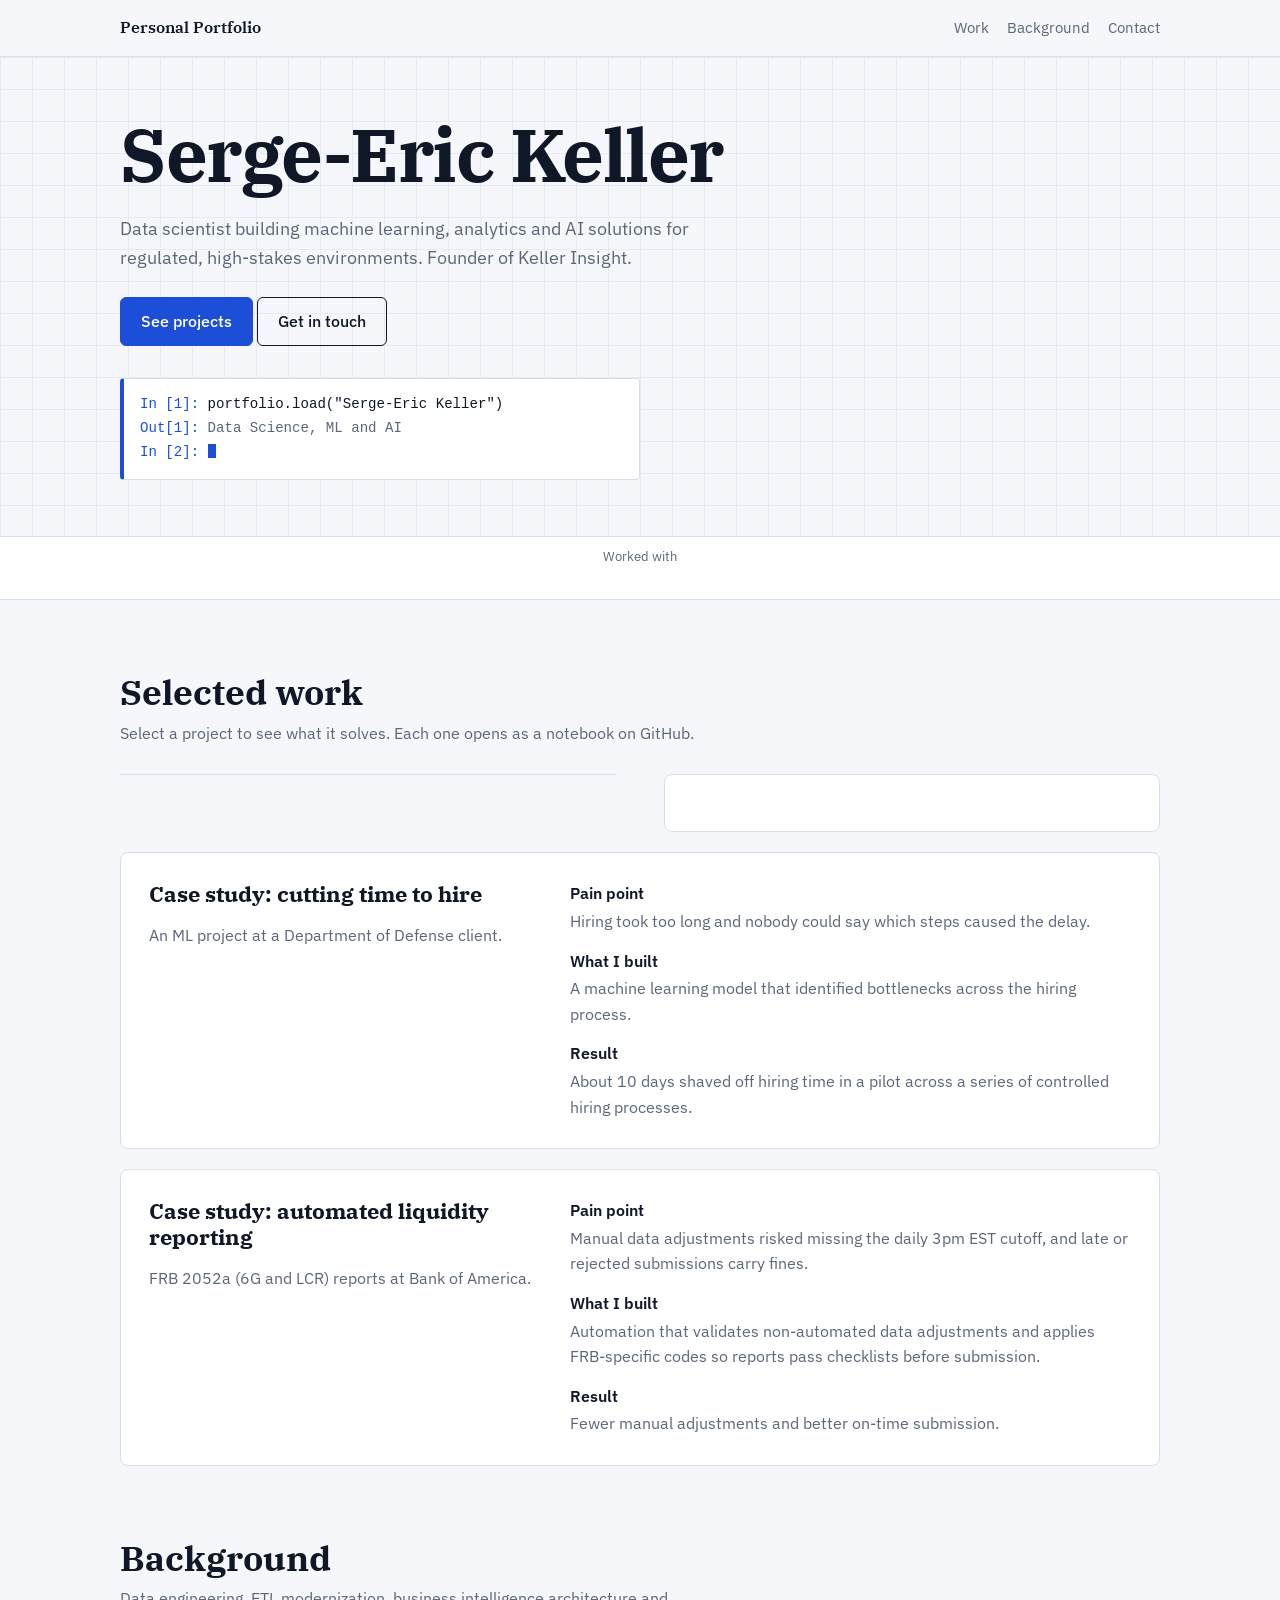
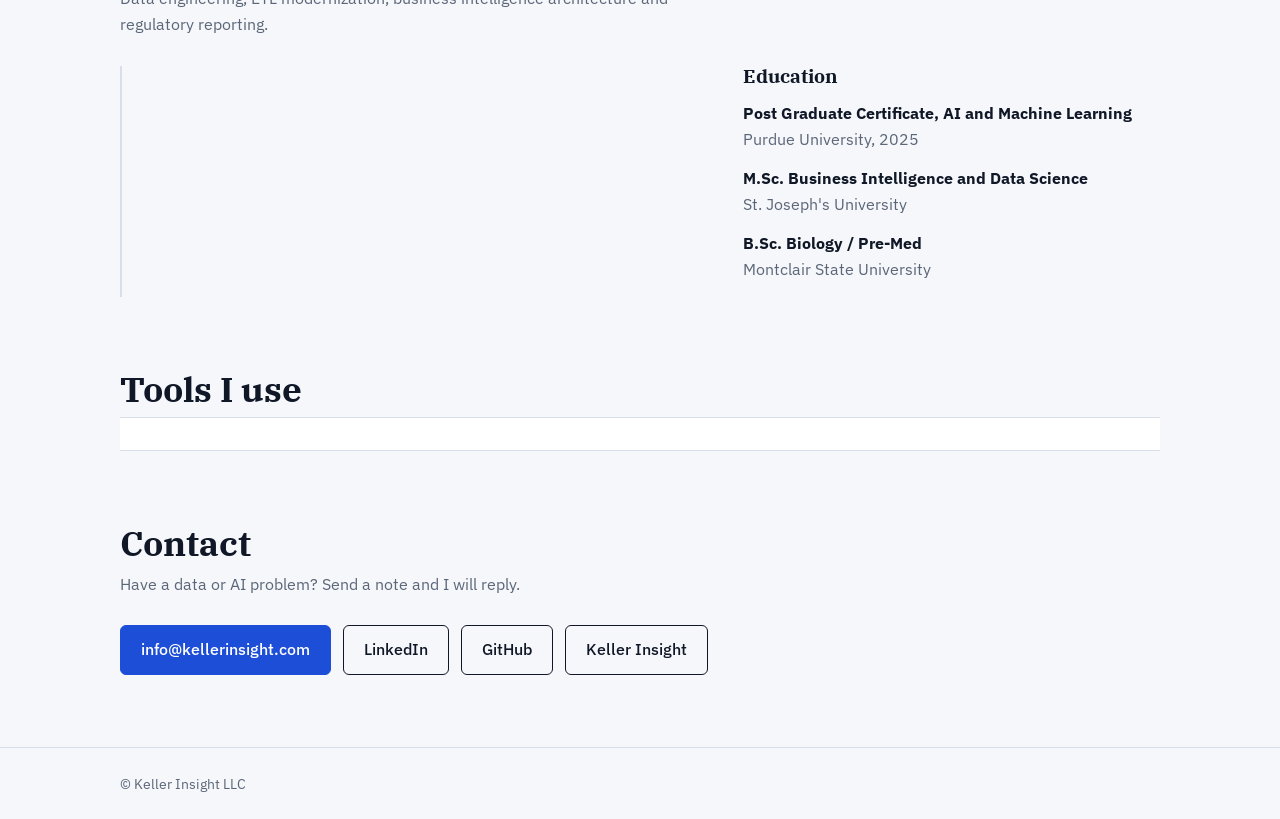
==== index.html @ 04e1fd93 "Refactor employer and chip image mappings Updated the image mapping for employers and chips in index" ====
<!DOCTYPE html>
<html lang="en">
<head>
<meta charset="utf-8">
<meta name="viewport" content="width=device-width, initial-scale=1">
<title>Serge-Eric Keller | Data Science, Machine Learning & AI</title>
<meta name="description" content="Data scientist building machine learning, analytics and AI solutions. Founder of Keller Insight.">
<link rel="preconnect" href="https://fonts.googleapis.com">
<link rel="preconnect" href="https://fonts.gstatic.com" crossorigin>
<link href="https://fonts.googleapis.com/css2?family=IBM+Plex+Sans:wght@400;500;600&family=IBM+Plex+Serif:wght@500;600&display=swap" rel="stylesheet">
<style>
:root{--bg:#f5f7fa;--surface:#fff;--ink:#101828;--mute:#5b6678;--line:#d9dfe8;--accent:#1d4ed8;--accent-ink:#fff;--grid:#e6ebf2;
--serif:"IBM Plex Serif",Georgia,serif;--sans:"IBM Plex Sans",system-ui,-apple-system,"Segoe UI",sans-serif;--mono:ui-monospace,Menlo,Consolas,monospace}
@media (prefers-color-scheme:dark){:root:not([data-theme=light]){--bg:#0d1420;--surface:#141d2c;--ink:#e8edf5;--mute:#98a4b8;--line:#26334a;--accent:#6c97ff;--accent-ink:#0d1420;--grid:#172236}}
:root[data-theme=dark]{--bg:#0d1420;--surface:#141d2c;--ink:#e8edf5;--mute:#98a4b8;--line:#26334a;--accent:#6c97ff;--accent-ink:#0d1420;--grid:#172236}
*{box-sizing:border-box}
html{scroll-behavior:smooth;scroll-padding-top:64px}
body{margin:0;background:var(--bg);color:var(--ink);font:400 1rem/1.6 var(--sans)}
a{color:inherit}
.wrap{max-width:1080px;margin:0 auto;padding:0 20px}
h1,h2,h3{font-family:var(--serif);line-height:1.15;margin:0}
h2{font-size:clamp(1.6rem,4vw,2.2rem);margin-bottom:8px}
.lede{color:var(--mute);max-width:60ch;margin:0 0 28px}
section{padding:72px 0 0}
:focus-visible{outline:3px solid var(--accent);outline-offset:2px}
nav{position:sticky;top:0;z-index:5;background:color-mix(in srgb,var(--bg) 92%,transparent);backdrop-filter:blur(8px);border-bottom:1px solid var(--line)}
nav .wrap{display:flex;justify-content:space-between;align-items:center;height:56px}
nav b{font-family:var(--serif);font-weight:600}
nav ul{display:flex;gap:18px;list-style:none;margin:0;padding:0;font-size:.92rem}
nav a{text-decoration:none;color:var(--mute)}nav a:hover{color:var(--ink)}
.btn{display:inline-block;padding:11px 20px;border-radius:6px;border:1px solid var(--ink);text-decoration:none;font-weight:500}
.btn.p{background:var(--accent);border-color:var(--accent);color:var(--accent-ink)}
.hero{padding:56px 0 8px;background-image:linear-gradient(var(--grid) 1px,transparent 1px),linear-gradient(90deg,var(--grid) 1px,transparent 1px);background-size:32px 32px}
.hero .wrap{display:grid;gap:32px;padding-bottom:48px}
.hero h1{font-size:clamp(2.4rem,8vw,4.6rem);letter-spacing:-.02em}
.hero p{font-size:1.15rem;color:var(--mute);max-width:52ch;margin:16px 0 24px}
.cell{background:var(--surface);border:1px solid var(--line);border-left:4px solid var(--accent);border-radius:4px;font:.88rem/1.7 var(--mono);padding:14px 16px;max-width:520px;overflow-x:auto}
.cell i{color:var(--accent);font-style:normal}
.cell .o{color:var(--mute)}
.cursor{display:inline-block;width:8px;height:1em;background:var(--accent);vertical-align:-2px;animation:blink 1.1s steps(1) infinite}
@keyframes blink{50%{opacity:0}}
.strip{border-block:1px solid var(--line);overflow:hidden;background:var(--surface)}
.track{display:flex;gap:48px;width:max-content;padding:16px 0;animation:slide 32s linear infinite;color:var(--mute);font-weight:500}
@keyframes slide{to{transform:translateX(-50%)}}
.strip small{display:block;text-align:center;padding-top:10px;color:var(--mute);font-size:.8rem}
.work{display:grid;gap:24px}
.list{list-style:none;margin:0;padding:0;border-top:1px solid var(--line)}
.item{border-bottom:1px solid var(--line)}
.item>button{all:unset;box-sizing:border-box;display:grid;grid-template-columns:56px 1fr auto;gap:4px 14px;width:100%;padding:16px 4px;cursor:pointer}
.item>button:focus-visible{outline:3px solid var(--accent)}
.item h3{font-size:1.1rem;grid-column:2}
.thumb{width:56px;height:56px;object-fit:cover;border-radius:6px;border:1px solid var(--line);background:var(--grid);grid-row:1/3;grid-column:1;align-self:center}
.pimg{display:block;width:100%;aspect-ratio:16/9;object-fit:cover;border-radius:6px;border:1px solid var(--line);background:var(--grid);margin:0 0 16px}
.item .cat{color:var(--mute);font-size:.85rem;grid-column:2}
.item .plus{grid-row:1/3;grid-column:3;align-self:center;font-size:1.4rem;color:var(--accent);transition:transform .2s}
.item.open .plus{transform:rotate(45deg)}
.item.open>button h3{color:var(--accent)}
.d{display:none;padding:0 4px 18px}
.item.open .d{display:block}
.d p{margin:0 0 12px;color:var(--mute)}
.d .pimg{max-width:420px}
.d a,.panel a{color:var(--accent);font-weight:500}
.panel{display:none}
@media(min-width:900px){
 .work{grid-template-columns:1fr 1fr;gap:48px;align-items:start}
 .item .d{display:none!important}
 .panel{display:block;position:sticky;top:80px;background:var(--surface);border:1px solid var(--line);border-radius:8px;padding:28px}
 .panel h3{font-size:1.5rem;margin:6px 0 12px}
 .panel p{color:var(--mute)}
}
.case{background:var(--surface);border:1px solid var(--line);border-radius:8px;padding:28px;display:grid;gap:20px;margin-top:20px}
.case h3{font-size:1.4rem}
.case dl{display:grid;gap:14px;margin:0}
.case dt{font-weight:600}.case dd{margin:2px 0 0;color:var(--mute)}
@media(min-width:760px){.case{grid-template-columns:1fr 1.4fr}}
.tl{list-style:none;margin:0;padding:0 0 0 18px;border-left:2px solid var(--line)}
.tl li{position:relative;padding:0 0 26px 12px}
.tl li::before{content:"";position:absolute;left:-25px;top:8px;width:10px;height:10px;border-radius:50%;background:var(--accent)}
.tl time{font-size:.85rem;color:var(--mute)}
.tl h3{font-size:1.1rem}
.tl p{margin:4px 0 0;color:var(--mute);max-width:64ch}
.two{display:grid;gap:40px}
@media(min-width:760px){.two{grid-template-columns:1.4fr 1fr}}
.edu p{margin:0 0 14px;color:var(--mute)}.edu b{color:var(--ink);display:block}
.co{display:inline-flex;align-items:center;gap:10px;white-space:nowrap}
.co svg{width:22px;height:22px;fill:currentColor;flex:none}
.co img{max-height:24px;max-width:110px;width:auto;height:auto;background:#fff;padding:3px 7px;border-radius:6px;flex:none}
.mono{display:inline-grid;place-items:center;min-width:22px;height:22px;padding:0 4px;border-radius:5px;border:1.5px solid currentColor;font:600 .65rem/1 var(--sans)}
.strip:hover .track{animation-play-state:paused}
.chips{display:flex;flex-wrap:wrap;gap:8px;padding:0;margin:0;list-style:none}
.chips li{border:1px solid var(--line);background:var(--surface);border-radius:999px;padding:6px 14px;font-size:.92rem}
.contact{display:flex;flex-wrap:wrap;gap:12px;margin-top:20px}
footer{margin-top:72px;border-top:1px solid var(--line);padding:24px 0;color:var(--mute);font-size:.9rem}
@media(prefers-reduced-motion:reduce){.track,.cursor{animation:none}.strip{overflow-x:auto}html{scroll-behavior:auto}}
@media(max-width:560px){nav ul{gap:12px;font-size:.85rem}}
</style>
</head>
<body>
<nav><div class="wrap"><b>Personal Portfolio</b>
<ul><li><a href="#work">Work</a></li><li><a href="#background">Background</a></li><li><a href="#contact">Contact</a></li></ul></div></nav>

<header class="hero"><div class="wrap">
<div>
<h1>Serge-Eric Keller</h1>
<p>Data scientist building machine learning, analytics and AI solutions for regulated, high-stakes environments. Founder of Keller Insight.</p>
<a class="btn p" href="#work">See projects</a> <a class="btn" href="#contact">Get in touch</a>
</div>
<div class="cell" aria-hidden="true"><i>In [1]:</i> portfolio.load("Serge-Eric Keller")<br><span class="o"><i>Out[1]:</i> Data Science, ML and AI</span><br><i>In [2]:</i> <span class="cursor"></span></div>
</div></header>

<div class="strip"><small>Worked with</small>
<div class="track" id="employers"></div></div>

<main class="wrap">
<section id="work">
<h2>Selected work</h2>
<p class="lede">Select a project to see what it solves. Each one opens as a notebook on GitHub.</p>
<div class="work">
<ul class="list" id="list"></ul>
<aside class="panel" id="panel" aria-live="polite"></aside>
</div>

<div class="case">
<div><h3>Case study: cutting time to hire</h3><p style="color:var(--mute)">An ML project at a Department of Defense client.</p></div>
<dl>
<div><dt>Pain point</dt><dd>Hiring took too long and nobody could say which steps caused the delay.</dd></div>
<div><dt>What I built</dt><dd>A machine learning model that identified bottlenecks across the hiring process.</dd></div>
<div><dt>Result</dt><dd>About 10 days shaved off hiring time in a pilot across a series of controlled hiring processes.</dd></div>
</dl>
</div>
<div class="case">
<div><h3>Case study: automated liquidity reporting</h3><p style="color:var(--mute)">FRB 2052a (6G and LCR) reports at Bank of America.</p></div>
<dl>
<div><dt>Pain point</dt><dd>Manual data adjustments risked missing the daily 3pm EST cutoff, and late or rejected submissions carry fines.</dd></div>
<div><dt>What I built</dt><dd>Automation that validates non-automated data adjustments and applies FRB-specific codes so reports pass checklists before submission.</dd></div>
<div><dt>Result</dt><dd>Fewer manual adjustments and better on-time submission.</dd></div>
</dl>
</div>
</section>

<section id="background">
<h2>Background</h2>
<p class="lede">Data engineering, ETL modernization, business intelligence architecture and regulatory reporting.</p>
<div class="two">
<ol class="tl" id="tl"></ol>
<div class="edu">
<h3 style="margin-bottom:14px">Education</h3>
<p><b>Post Graduate Certificate, AI and Machine Learning</b>Purdue University, 2025</p>
<p><b>M.Sc. Business Intelligence and Data Science</b>St. Joseph's University</p>
<p><b>B.Sc. Biology / Pre-Med</b>Montclair State University</p>
</div>
</div>
</section>

<section id="stack">
<h2>Tools I use</h2>
<div class="strip"><div class="track" id="chips"></div></div>
</section>

<section id="contact">
<h2>Contact</h2>
<p class="lede">Have a data or AI problem? Send a note and I will reply.</p>
<div class="contact">
<a class="btn p" href="mailto:info@kellerinsight.com">info@kellerinsight.com</a>
<a class="btn" href="https://www.linkedin.com/in/serge-eric-k-a11581169/">LinkedIn</a>
<a class="btn" href="https://github.com/sergelafarge">GitHub</a>
<a class="btn" href="https://kellerinsight.com">Keller Insight</a>
</div>
</section>
</main>
<footer><div class="wrap">&copy; <span id="yr"></span> Keller Insight LLC</div></footer>

<script>
var G="https://github.com/sergelafarge/";
var P=[
["Story Telling with Generative AI","Generative AI","Built an interactive storytelling adventure with Groq that creates unique narratives without extra platforms or coding.",G+"AIStoryTelling/blob/main/AI-Based%20Storytelling.ipynb","images/AI.png"],
["Lending Default Prediction","Deep learning","Built a model that predicts whether a loan will default, using historical lending data.",G+"LendingDefaultPrediction/blob/main/Lending%20Club%20Analysis.ipynb","images/DL.png"],
["Employee Turnover Analytics","Machine learning","Found the key factors behind employee churn and segmented leavers by satisfaction and evaluation, to suggest targeted retention strategies.",G+"EmployeeTurnover/blob/main/Employee%20Turnover%20Analytics.ipynb","images/human%20resources2.png"],
["Cohorts of Songs","Machine learning","Ran exploratory and cluster analysis to group songs into cohorts and understand what drives them.",G+"RollingStonesSpotifyCohort/blob/main/Creating%20Cohort%20of%20Songs.ipynb","images/entertainment2.png"],
["Sales Analysis","Applied data science","Analyzed fourth-quarter sales by Australian state to support next-year decisions.",G+"SalesAnalysis/blob/main/SalesAnalysis.ipynb","images/retail2.png"],
["Marketing Campaigns","Applied data science","Used exploratory analysis and hypothesis testing to understand what influences customer acquisition.",G+"MarketingCampaigns/blob/main/Marketing%20Campaigns%20Analysis.ipynb","images/ecommerce2.png"],
["Airline Analysis","Applied data science","Analyzed airline data to advise a hypothetical airline entering the U.S. domestic market.",G+"AirlineAnalysis/blob/main/Airline_Analysis.ipynb","images/planes.png"],
["Banking Domain","Programming","Built an object-oriented bank system where users create accounts and make transactions.",G+"BankingDomain/blob/main/Banking%20Domain%20Project.ipynb","images/banking.png"],
["Task Manager","Programming","Built a menu-driven app with registration, login and full task management, stored persistently in files.",G+"TaskManager/blob/main/Task%20Manager%20with%20User%20Authentication.ipynb","images/task%20manager2.jpg"]
];
var T=[
["Aug 2024 to Jun 2026","Data Scientist, Akira Technologies","Machine learning and analytics for a Department of Defense client, including the time-to-hire project."],
["Oct 2021 to Oct 2024","Data Analytics Manager, Bank of America","Led analytics and automated regulatory liquidity reporting."],
["Jun 2019 to Sep 2021","Senior Analytics Consultant, Cognizant","Analytics consulting across client engagements."],
["Jun 2018 to Sep 2019","Business Management Data Analyst, Samsung Electronics America","Transaction analysis across millions of records, segmentation, and warranty and parts-cost reporting."],
["2014 to 2018","Data analyst roles at SMBC, Bank of Montreal, Spotify and Michael Kors","Credit risk, financial modeling, user behavior analysis and A/B testing, reporting and reconciliation."]
];
var E=["Akira Technologies","Bank of America","Cognizant","Samsung","SMBC","Bank of Montreal","Spotify","Michael Kors"];
var S=["Python","SQL","Databricks","Alteryx","Tableau","Power BI","Qlik Sense","Claude","Gemini","Groq","VS Code","Google Colab","GitHub","Jira","Confluence","Docker","Kubernetes","Jenkins","Machine learning","Deep learning","Generative AI","ETL","Excel"];
var $=function(i){return document.getElementById(i)};
var L={"Bank of America":"M15.194 7.57c.487-.163 1.047-.307 1.534-.451-1.408-.596-3.176-1.227-4.764-1.625-.253.073-1.01.271-1.534.434.541.162 2.328.577 4.764 1.642zm-8.896 6.785c.577.343 1.19.812 1.786 1.209 3.952-3.068 7.85-5.432 12.127-6.767-.596-.307-1.119-.578-1.787-.902-2.562.65-6.947 2.4-12.126 6.46zm-.758-6.46c-2.112.974-4.331 2.31-5.54 3.085.433.199.866.361 1.461.65 2.671-1.805 4.764-2.905 5.594-3.266-.595-.217-1.154-.361-1.515-.47zm8.066.234c-.686-.379-3.068-1.263-4.71-1.642-.487.18-1.173.451-1.642.65.595.162 2.815.758 4.71 1.714.487-.235 1.173-.523 1.642-.722zm-3.374 1.552c-.56-.27-1.173-.523-1.643-.74-1.425.704-3.284 1.769-5.63 3.447.505.27 1.047.595 1.624.92 1.805-1.335 3.627-2.598 5.649-3.627zm1.732 8.825c3.79-3.249 9.113-6.407 12.036-7.544a48.018 48.018 0 00-1.949-1.155c-3.771 1.246-8.174 4.007-12.108 7.129.667.505 1.371 1.028 2.02 1.57zm2.851-.235h-.108l-.18-.27h-.109v.27h-.072v-.596h.27c.055 0 .109 0 .145.036.054.019.072.073.072.127 0 .108-.09.162-.198.162zm-.289-.343c.09 0 .199.018.199-.09 0-.072-.072-.09-.144-.09h-.163v.18zm-.523.036c0-.289.235-.523.541-.523.307 0 .542.234.542.523a.543.543 0 01-.542.542.532.532 0 01-.54-.542m.107 0c0 .235.199.433.451.433a.424.424 0 100-.848c-.27 0-.45.199-.45.415","Samsung":"M19.8166 10.2808l.0459 2.6934h-.023l-.7793-2.6934h-1.2837v3.3925h.8481l-.0458-2.785h.023l.8366 2.785h1.2264v-3.3925zm-16.149 0l-.6418 3.427h.9284l.4699-3.1175h.0229l.4585 3.1174h.9169l-.6304-3.4269zm5.1805 0l-.424 2.6132h-.023l-.424-2.6132H6.5788l-.0688 3.427h.8596l.023-3.0832h.0114l.573 3.0831h.8711l.5731-3.083h.023l.0228 3.083h.8596l-.0802-3.4269zm-7.2664 2.4527c.0343.0802.0229.1949.0114.2522-.0229.1146-.1031.2292-.3324.2292-.2177 0-.3438-.126-.3438-.3095v-.3323H0v.2636c0 .7679.6074.9971 1.2493.9971.6189 0 1.1346-.2178 1.2149-.7794.0458-.298.0114-.4928 0-.5616-.1605-.722-1.467-.9283-1.5588-1.3295-.0114-.0688-.0114-.1375 0-.1834.023-.1146.1032-.2292.3095-.2292.2063 0 .321.126.321.3095v.2063h.8595v-.2407c0-.745-.6762-.8596-1.1576-.8596-.6074 0-1.1117.2063-1.2034.7564-.023.149-.0344.2866.0114.4585.1376.7106 1.364.9169 1.5358 1.3524m11.152 0c.0343.0803.0228.1834.0114.2522-.023.1146-.1032.2292-.3324.2292-.2178 0-.3438-.126-.3438-.3095v-.3323h-.917v.2636c0 .7564.596.9857 1.2379.9857.6189 0 1.1232-.2063 1.2034-.7794.0459-.298.0115-.4814 0-.5616-.1375-.7106-1.4327-.9284-1.5243-1.318-.0115-.0688-.0115-.1376 0-.1835.0229-.1146.1031-.2292.3094-.2292.1948 0 .321.126.321.3095v.2063h.848v-.2407c0-.745-.6647-.8596-1.146-.8596-.6075 0-1.1004.1948-1.192.7564-.023.149-.023.2866.0114.4585.1376.7106 1.341.9054 1.513 1.3524m2.8882.4585c.2407 0 .3094-.1605.3323-.2522.0115-.0343.0115-.0917.0115-.126v-2.533h.871v2.4642c0 .0688 0 .1948-.0114.2292-.0573.6419-.5616.8482-1.192.8482-.6303 0-1.1346-.2063-1.192-.8482 0-.0344-.0114-.1604-.0114-.2292v-2.4642h.871v2.533c0 .0458 0 .0916.0115.126 0 .0917.0688.2522.3095.2522m7.1518-.0344c.2522 0 .3324-.1605.3553-.2522.0115-.0343.0115-.0917.0115-.126v-.4929h-.3553v-.5043H24v.917c0 .0687 0 .1145-.0115.2292-.0573.6303-.596.8481-1.2034.8481-.6075 0-1.1461-.2178-1.2034-.8481-.0115-.1147-.0115-.1605-.0115-.2293v-1.444c0-.0574.0115-.172.0115-.2293.0802-.6419.596-.8482 1.2034-.8482s1.1347.2063 1.2034.8482c.0115.1031.0115.2292.0115.2292v.1146h-.8596v-.1948s0-.0803-.0115-.1261c-.0114-.0802-.0802-.2521-.3438-.2521-.2521 0-.321.1604-.3438.2521-.0115.0458-.0115.1032-.0115.1605v1.5702c0 .0458 0 .0916.0115.126 0 .0917.0917.2522.3323.2522","Spotify":"M12 0C5.4 0 0 5.4 0 12s5.4 12 12 12 12-5.4 12-12S18.66 0 12 0zm5.521 17.34c-.24.359-.66.48-1.021.24-2.82-1.74-6.36-2.101-10.561-1.141-.418.122-.779-.179-.899-.539-.12-.421.18-.78.54-.9 4.56-1.021 8.52-.6 11.64 1.32.42.18.479.659.301 1.02zm1.44-3.3c-.301.42-.841.6-1.262.3-3.239-1.98-8.159-2.58-11.939-1.38-.479.12-1.02-.12-1.14-.6-.12-.48.12-1.021.6-1.141C9.6 9.9 15 10.561 18.72 12.84c.361.181.54.78.241 1.2zm.12-3.36C15.24 8.4 8.82 8.16 5.16 9.301c-.6.179-1.2-.181-1.38-.721-.18-.601.18-1.2.72-1.381 4.26-1.26 11.28-1.02 15.721 1.621.539.3.719 1.02.419 1.56-.299.421-1.02.599-1.559.3z","Python":"M14.25.18l.9.2.73.26.59.3.45.32.34.34.25.34.16.33.1.3.04.26.02.2-.01.13V8.5l-.05.63-.13.55-.21.46-.26.38-.3.31-.33.25-.35.19-.35.14-.33.1-.3.07-.26.04-.21.02H8.77l-.69.05-.59.14-.5.22-.41.27-.33.32-.27.35-.2.36-.15.37-.1.35-.07.32-.04.27-.02.21v3.06H3.17l-.21-.03-.28-.07-.32-.12-.35-.18-.36-.26-.36-.36-.35-.46-.32-.59-.28-.73-.21-.88-.14-1.05-.05-1.23.06-1.22.16-1.04.24-.87.32-.71.36-.57.4-.44.42-.33.42-.24.4-.16.36-.1.32-.05.24-.01h.16l.06.01h8.16v-.83H6.18l-.01-2.75-.02-.37.05-.34.11-.31.17-.28.25-.26.31-.23.38-.2.44-.18.51-.15.58-.12.64-.1.71-.06.77-.04.84-.02 1.27.05zm-6.3 1.98l-.23.33-.08.41.08.41.23.34.33.22.41.09.41-.09.33-.22.23-.34.08-.41-.08-.41-.23-.33-.33-.22-.41-.09-.41.09zm13.09 3.95l.28.06.32.12.35.18.36.27.36.35.35.47.32.59.28.73.21.88.14 1.04.05 1.23-.06 1.23-.16 1.04-.24.86-.32.71-.36.57-.4.45-.42.33-.42.24-.4.16-.36.09-.32.05-.24.02-.16-.01h-8.22v.82h5.84l.01 2.76.02.36-.05.34-.11.31-.17.29-.25.25-.31.24-.38.2-.44.17-.51.15-.58.13-.64.09-.71.07-.77.04-.84.01-1.27-.04-1.07-.14-.9-.2-.73-.25-.59-.3-.45-.33-.34-.34-.25-.34-.16-.33-.1-.3-.04-.25-.02-.2.01-.13v-5.34l.05-.64.13-.54.21-.46.26-.38.3-.32.33-.24.35-.2.35-.14.33-.1.3-.06.26-.04.21-.02.13-.01h5.84l.69-.05.59-.14.5-.21.41-.28.33-.32.27-.35.2-.36.15-.36.1-.35.07-.32.04-.28.02-.21V6.07h2.09l.14.01zm-6.47 14.25l-.23.33-.08.41.08.41.23.33.33.23.41.08.41-.08.33-.23.23-.33.08-.41-.08-.41-.23-.33-.33-.23-.41-.08-.41.08z","Databricks":"M.95 14.184L12 20.403l9.919-5.55v2.21L12 22.662l-10.484-5.96-.565.308v.77L12 24l11.05-6.218v-4.317l-.515-.309L12 19.118l-9.867-5.653v-2.21L12 16.805l11.05-6.218V6.32l-.515-.308L12 11.974 2.647 6.681 12 1.388l7.76 4.368.668-.411v-.566L12 0 .95 6.27v.72L12 13.207l9.919-5.55v2.26L12 15.52 1.516 9.56l-.565.308Z","Claude":"m4.7144 15.9555 4.7174-2.6471.079-.2307-.079-.1275h-.2307l-.7893-.0486-2.6956-.0729-2.3375-.0971-2.2646-.1214-.5707-.1215-.5343-.7042.0546-.3522.4797-.3218.686.0608 1.5179.1032 2.2767.1578 1.6514.0972 2.4468.255h.3886l.0546-.1579-.1336-.0971-.1032-.0972L6.973 9.8356l-2.55-1.6879-1.3356-.9714-.7225-.4918-.3643-.4614-.1578-1.0078.6557-.7225.8803.0607.2246.0607.8925.686 1.9064 1.4754 2.4893 1.8336.3643.3035.1457-.1032.0182-.0728-.164-.2733-1.3539-2.4467-1.445-2.4893-.6435-1.032-.17-.6194c-.0607-.255-.1032-.4674-.1032-.7285L6.287.1335 6.6997 0l.9957.1336.419.3642.6192 1.4147 1.0018 2.2282 1.5543 3.0296.4553.8985.2429.8318.091.255h.1579v-.1457l.1275-1.706.2368-2.0947.2307-2.6957.0789-.7589.3764-.9107.7468-.4918.5828.2793.4797.686-.0668.4433-.2853 1.8517-.5586 2.9021-.3643 1.9429h.2125l.2429-.2429.9835-1.3053 1.6514-2.0643.7286-.8196.85-.9046.5464-.4311h1.0321l.759 1.1293-.34 1.1657-1.0625 1.3478-.8804 1.1414-1.2628 1.7-.7893 1.36.0729.1093.1882-.0183 2.8535-.607 1.5421-.2794 1.8396-.3157.8318.3886.091.3946-.3278.8075-1.967.4857-2.3072.4614-3.4364.8136-.0425.0304.0486.0607 1.5482.1457.6618.0364h1.621l3.0175.2247.7892.522.4736.6376-.079.4857-1.2142.6193-1.6393-.3886-3.825-.9107-1.3113-.3279h-.1822v.1093l1.0929 1.0686 2.0035 1.8092 2.5075 2.3314.1275.5768-.3218.4554-.34-.0486-2.2039-1.6575-.85-.7468-1.9246-1.621h-.1275v.17l.4432.6496 2.3436 3.5214.1214 1.0807-.17.3521-.6071.2125-.6679-.1214-1.3721-1.9246L14.38 17.959l-1.1414-1.9428-.1397.079-.674 7.2552-.3156.3703-.7286.2793-.6071-.4614-.3218-.7468.3218-1.4753.3886-1.9246.3157-1.53.2853-1.9004.17-.6314-.0121-.0425-.1397.0182-1.4328 1.9672-2.1796 2.9446-1.7243 1.8456-.4128.164-.7164-.3704.0667-.6618.4008-.5889 2.386-3.0357 1.4389-1.882.929-1.0868-.0062-.1579h-.0546l-6.3385 4.1164-1.1293.1457-.4857-.4554.0608-.7467.2307-.2429 1.9064-1.3114Z","Gemini":"M11.04 19.32Q12 21.51 12 24q0-2.49.93-4.68.96-2.19 2.58-3.81t3.81-2.55Q21.51 12 24 12q-2.49 0-4.68-.93a12.3 12.3 0 0 1-3.81-2.58 12.3 12.3 0 0 1-2.58-3.81Q12 2.49 12 0q0 2.49-.96 4.68-.93 2.19-2.55 3.81a12.3 12.3 0 0 1-3.81 2.58Q2.49 12 0 12q2.49 0 4.68.96 2.19.93 3.81 2.55t2.55 3.81","Google Colab":"M16.9414 4.9757a7.033 7.033 0 0 0-4.9308 2.0646 7.033 7.033 0 0 0-.1232 9.8068l2.395-2.395a3.6455 3.6455 0 0 1 5.1497-5.1478l2.397-2.3989a7.033 7.033 0 0 0-4.8877-1.9297zM7.07 4.9855a7.033 7.033 0 0 0-4.8878 1.9316l2.3911 2.3911a3.6434 3.6434 0 0 1 5.0227.1271l1.7341-2.9737-.0997-.0802A7.033 7.033 0 0 0 7.07 4.9855zm15.0093 2.1721l-2.3892 2.3911a3.6455 3.6455 0 0 1-5.1497 5.1497l-2.4067 2.4068a7.0362 7.0362 0 0 0 9.9456-9.9476zM1.932 7.1674a7.033 7.033 0 0 0-.002 9.6816l2.397-2.397a3.6434 3.6434 0 0 1-.004-4.8916zm7.664 7.4235c-1.38 1.3816-3.5863 1.411-5.0168.1134l-2.397 2.395c2.4693 2.3328 6.263 2.5753 9.0072.5455l.1368-.1115z","GitHub":"M12 .297c-6.63 0-12 5.373-12 12 0 5.303 3.438 9.8 8.205 11.385.6.113.82-.258.82-.577 0-.285-.01-1.04-.015-2.04-3.338.724-4.042-1.61-4.042-1.61C4.422 18.07 3.633 17.7 3.633 17.7c-1.087-.744.084-.729.084-.729 1.205.084 1.838 1.236 1.838 1.236 1.07 1.835 2.809 1.305 3.495.998.108-.776.417-1.305.76-1.605-2.665-.3-5.466-1.332-5.466-5.93 0-1.31.465-2.38 1.235-3.22-.135-.303-.54-1.523.105-3.176 0 0 1.005-.322 3.3 1.23.96-.267 1.98-.399 3-.405 1.02.006 2.04.138 3 .405 2.28-1.552 3.285-1.23 3.285-1.23.645 1.653.24 2.873.12 3.176.765.84 1.23 1.91 1.23 3.22 0 4.61-2.805 5.625-5.475 5.92.42.36.81 1.096.81 2.22 0 1.606-.015 2.896-.015 3.286 0 .315.21.69.825.57C20.565 22.092 24 17.592 24 12.297c0-6.627-5.373-12-12-12","Jira":"M11.571 11.513H0a5.218 5.218 0 0 0 5.232 5.215h2.13v2.057A5.215 5.215 0 0 0 12.575 24V12.518a1.005 1.005 0 0 0-1.005-1.005zm5.723-5.756H5.736a5.215 5.215 0 0 0 5.215 5.214h2.129v2.058a5.218 5.218 0 0 0 5.215 5.214V6.758a1.001 1.001 0 0 0-1.001-1.001zM23.013 0H11.455a5.215 5.215 0 0 0 5.215 5.215h2.129v2.057A5.215 5.215 0 0 0 24 12.483V1.005A1.001 1.001 0 0 0 23.013 0Z","Confluence":"M.87 18.257c-.248.382-.53.875-.763 1.245a.764.764 0 0 0 .255 1.04l4.965 3.054a.764.764 0 0 0 1.058-.26c.199-.332.454-.763.733-1.221 1.967-3.247 3.945-2.853 7.508-1.146l4.957 2.337a.764.764 0 0 0 1.028-.382l2.364-5.346a.764.764 0 0 0-.382-1 599.851 599.851 0 0 1-4.965-2.361C10.911 10.97 5.224 11.185.87 18.257zM23.131 5.743c.249-.405.531-.875.764-1.25a.764.764 0 0 0-.256-1.034L18.675.404a.764.764 0 0 0-1.058.26c-.195.335-.451.763-.734 1.225-1.966 3.246-3.945 2.85-7.508 1.146L4.437.694a.764.764 0 0 0-1.027.382L1.046 6.422a.764.764 0 0 0 .382 1c1.039.49 3.105 1.467 4.965 2.361 6.698 3.246 12.392 3.029 16.738-4.04z","Qlik Sense":"m23.7515 20.1367-3.13-2.6326c1.0862-1.7307 1.7303-3.7745 1.7303-5.9655 0-6.1684-5.008-11.1764-11.176-11.1764S0 5.3702 0 11.5386c0 6.168 5.008 11.176 11.1759 11.176 2.3934 0 4.6216-.7552 6.4443-2.0438l3.3324 2.7988s.4974.4236.921-.0738l1.9884-2.3568c-.0186 0 .3864-.4968-.1105-.9023zm-5.7078-8.598c0 3.7926-3.0747 6.8672-6.8678 6.8672-3.7926 0-6.8678-3.0746-6.8678-6.8673 0-3.793 3.0752-6.8678 6.8678-6.8678 3.7931 0 6.8678 3.0747 6.8678 6.8678zm-11.287 0c0-2.4304 1.9702-4.4006 4.4006-4.4006 2.4303 0 4.4005 1.9702 4.4005 4.4005 0 2.4304-1.9702 4.4006-4.4005 4.4006-2.4304 0-4.4005-1.9702-4.4005-4.4006z","Kubernetes":"M10.204 14.35l.007.01-.999 2.413a5.171 5.171 0 0 1-2.075-2.597l2.578-.437.004.005a.44.44 0 0 1 .484.606zm-.833-2.129a.44.44 0 0 0 .173-.756l.002-.011L7.585 9.7a5.143 5.143 0 0 0-.73 3.255l2.514-.725.002-.009zm1.145-1.98a.44.44 0 0 0 .699-.337l.01-.005.15-2.62a5.144 5.144 0 0 0-3.01 1.442l2.147 1.523.004-.002zm.76 2.75l.723.349.722-.347.18-.78-.5-.623h-.804l-.5.623.179.779zm1.5-3.095a.44.44 0 0 0 .7.336l.008.003 2.134-1.513a5.188 5.188 0 0 0-2.992-1.442l.148 2.615.002.001zm10.876 5.97l-5.773 7.181a1.6 1.6 0 0 1-1.248.594l-9.261.003a1.6 1.6 0 0 1-1.247-.596l-5.776-7.18a1.583 1.583 0 0 1-.307-1.34L2.1 5.573c.108-.47.425-.864.863-1.073L11.305.513a1.606 1.606 0 0 1 1.385 0l8.345 3.985c.438.209.755.604.863 1.073l2.062 8.955c.108.47-.005.963-.308 1.34zm-3.289-2.057c-.042-.01-.103-.026-.145-.034-.174-.033-.315-.025-.479-.038-.35-.037-.638-.067-.895-.148-.105-.04-.18-.165-.216-.216l-.201-.059a6.45 6.45 0 0 0-.105-2.332 6.465 6.465 0 0 0-.936-2.163c.052-.047.15-.133.177-.159.008-.09.001-.183.094-.282.197-.185.444-.338.743-.522.142-.084.273-.137.415-.242.032-.024.076-.062.11-.089.24-.191.295-.52.123-.736-.172-.216-.506-.236-.745-.045-.034.027-.08.062-.111.088-.134.116-.217.23-.33.35-.246.25-.45.458-.673.609-.097.056-.239.037-.303.033l-.19.135a6.545 6.545 0 0 0-4.146-2.003l-.012-.223c-.065-.062-.143-.115-.163-.25-.022-.268.015-.557.057-.905.023-.163.061-.298.068-.475.001-.04-.001-.099-.001-.142 0-.306-.224-.555-.5-.555-.275 0-.499.249-.499.555l.001.014c0 .041-.002.092 0 .128.006.177.044.312.067.475.042.348.078.637.056.906a.545.545 0 0 1-.162.258l-.012.211a6.424 6.424 0 0 0-4.166 2.003 8.373 8.373 0 0 1-.18-.128c-.09.012-.18.04-.297-.029-.223-.15-.427-.358-.673-.608-.113-.12-.195-.234-.329-.349-.03-.026-.077-.062-.111-.088a.594.594 0 0 0-.348-.132.481.481 0 0 0-.398.176c-.172.216-.117.546.123.737l.007.005.104.083c.142.105.272.159.414.242.299.185.546.338.743.522.076.082.09.226.1.288l.16.143a6.462 6.462 0 0 0-1.02 4.506l-.208.06c-.055.072-.133.184-.215.217-.257.081-.546.11-.895.147-.164.014-.305.006-.48.039-.037.007-.09.02-.133.03l-.004.002-.007.002c-.295.071-.484.342-.423.608.061.267.349.429.645.365l.007-.001.01-.003.129-.029c.17-.046.294-.113.448-.172.33-.118.604-.217.87-.256.112-.009.23.069.288.101l.217-.037a6.5 6.5 0 0 0 2.88 3.596l-.09.218c.033.084.069.199.044.282-.097.252-.263.517-.452.813-.091.136-.185.242-.268.399-.02.037-.045.095-.064.134-.128.275-.034.591.213.71.248.12.556-.007.69-.282v-.002c.02-.039.046-.09.062-.127.07-.162.094-.301.144-.458.132-.332.205-.68.387-.897.05-.06.13-.082.215-.105l.113-.205a6.453 6.453 0 0 0 4.609.012l.106.192c.086.028.18.042.256.155.136.232.229.507.342.84.05.156.074.295.145.457.016.037.043.09.062.129.133.276.442.402.69.282.247-.118.341-.435.213-.71-.02-.039-.045-.096-.065-.134-.083-.156-.177-.261-.268-.398-.19-.296-.346-.541-.443-.793-.04-.13.007-.21.038-.294-.018-.022-.059-.144-.083-.202a6.499 6.499 0 0 0 2.88-3.622c.064.01.176.03.213.038.075-.05.144-.114.28-.104.266.039.54.138.87.256.154.06.277.128.448.173.036.01.088.019.13.028l.009.003.007.001c.297.064.584-.098.645-.365.06-.266-.128-.537-.423-.608zM16.4 9.701l-1.95 1.746v.005a.44.44 0 0 0 .173.757l.003.01 2.526.728a5.199 5.199 0 0 0-.108-1.674A5.208 5.208 0 0 0 16.4 9.7zm-4.013 5.325a.437.437 0 0 0-.404-.232.44.44 0 0 0-.372.233h-.002l-1.268 2.292a5.164 5.164 0 0 0 3.326.003l-1.27-2.296h-.01zm1.888-1.293a.44.44 0 0 0-.27.036.44.44 0 0 0-.214.572l-.003.004 1.01 2.438a5.15 5.15 0 0 0 2.081-2.615l-2.6-.44-.004.005z","Docker":"M13.983 11.078h2.119a.186.186 0 00.186-.185V9.006a.186.186 0 00-.186-.186h-2.119a.185.185 0 00-.185.185v1.888c0 .102.083.185.185.185m-2.954-5.43h2.118a.186.186 0 00.186-.186V3.574a.186.186 0 00-.186-.185h-2.118a.185.185 0 00-.185.185v1.888c0 .102.082.185.185.185m0 2.716h2.118a.187.187 0 00.186-.186V6.29a.186.186 0 00-.186-.185h-2.118a.185.185 0 00-.185.185v1.887c0 .102.082.185.185.186m-2.93 0h2.12a.186.186 0 00.184-.186V6.29a.185.185 0 00-.185-.185H8.1a.185.185 0 00-.185.185v1.887c0 .102.083.185.185.186m-2.964 0h2.119a.186.186 0 00.185-.186V6.29a.185.185 0 00-.185-.185H5.136a.186.186 0 00-.186.185v1.887c0 .102.084.185.186.186m5.893 2.715h2.118a.186.186 0 00.186-.185V9.006a.186.186 0 00-.186-.186h-2.118a.185.185 0 00-.185.185v1.888c0 .102.082.185.185.185m-2.93 0h2.12a.185.185 0 00.184-.185V9.006a.185.185 0 00-.184-.186h-2.12a.185.185 0 00-.184.185v1.888c0 .102.083.185.185.185m-2.964 0h2.119a.185.185 0 00.185-.185V9.006a.185.185 0 00-.184-.186h-2.12a.186.186 0 00-.186.186v1.887c0 .102.084.185.186.185m-2.92 0h2.12a.185.185 0 00.184-.185V9.006a.185.185 0 00-.184-.186h-2.12a.185.185 0 00-.184.185v1.888c0 .102.082.185.185.185M23.763 9.89c-.065-.051-.672-.51-1.954-.51-.338.001-.676.03-1.01.087-.248-1.7-1.653-2.53-1.716-2.566l-.344-.199-.226.327c-.284.438-.49.922-.612 1.43-.23.97-.09 1.882.403 2.661-.595.332-1.55.413-1.744.42H.751a.751.751 0 00-.75.748 11.376 11.376 0 00.692 4.062c.545 1.428 1.355 2.48 2.41 3.124 1.18.723 3.1 1.137 5.275 1.137.983.003 1.963-.086 2.93-.266a12.248 12.248 0 003.823-1.389c.98-.567 1.86-1.288 2.61-2.136 1.252-1.418 1.998-2.997 2.553-4.4h.221c1.372 0 2.215-.549 2.68-1.009.309-.293.55-.65.707-1.046l.098-.288Z","Jenkins":"M2.872 24h-.975a3.866 3.866 0 01-.07-.197c-.215-.666-.594-1.49-.692-2.154-.146-.984.78-1.039 1.374-1.465.915-.66 1.635-1.025 2.627-1.62.295-.179 1.182-.624 1.281-.829.201-.408-.345-.982-.49-1.3-.225-.507-.345-.937-.376-1.435-.824-.13-1.455-.627-1.844-1.185-.63-.925-1.066-2.635-.525-3.936.045-.103.254-.305.285-.463.06-.308-.105-.72-.12-1.048-.06-1.692.284-3.15 1.425-3.66.463-1.84 2.113-2.453 3.673-3.367.58-.342 1.224-.562 1.89-.807 2.372-.877 6.027-.712 7.994.783.836.633 2.176 1.97 2.656 2.939 1.262 2.555 1.17 6.825.287 9.934-.12.421-.29 1.032-.533 1.533-.168.35-.689 1.05-.625 1.36.064.314 1.19 1.17 1.432 1.395.434.422 1.26.975 1.324 1.5.07.557-.248 1.336-.41 1.875-.217.721-.436 1.441-.654 2.131H2.87zm11.104-3.54c-.545-.3-1.361-.622-2.065-.757-.87-.164-.78 1.188-.75 1.994.03.643.36 1.316.51 1.744.076.197.09.41.256.449.3.068 1.29-.326 1.575-.479.6-.328 1.064-.844 1.574-1.189.016-.17.016-.34.03-.508a2.648 2.648 0 00-1.095-.277c.314-.15.75-.15 1.035-.332l.016-.193c-.496-.03-.69-.254-1.021-.436zm7.454 2.935a17.78 17.78 0 00.465-1.752c.06-.287.215-.918.178-1.176-.059-.459-.684-.799-1.004-1.086-.584-.525-.95-.975-1.56-1.469-.249.375-.78.615-.983.914 1.447-.689 1.71 2.625 1.141 3.69.09.329.391.45.514.735l-.086.166h1.29c.013 0 .03 0 .044.014zm-6.634-.012c-.05-.074-.1-.135-.15-.209l-.301.195h.45zm2.77 0c.008-.209.018-.404.03-.598-.53.029-.825-.48-1.196-.527-.324-.045-.6.361-1.02.195-.095.105-.183.227-.284.316.154.18.295.375.424.584h.815c.014-.164.135-.285.3-.285.165 0 .284.121.284.27h.66zm2.116 0c-.314-.479-.947-.898-1.68-.555l-.03.541h1.71zm-8.51 0l-.104-.344c-.225-.72-.36-1.26-.405-1.68-.914-.436-1.875-.87-2.654-1.426-.15-.105-1.109-1.35-1.23-1.305-1.739.676-3.359 1.86-4.814 2.984.256.557.48 1.141.69 1.74h8.505zm8.265-2.113c-.029-.512-.164-1.56-.48-1.74-.66-.39-1.846.78-2.34.943.045.15.135.271.15.48.285-.074.645-.029.898.092-.299.03-.629.03-.824.164-.074.195.016.48-.029.764.69.197 1.5.303 2.385.332.164-.227.225-.645.211-1.082zm-4.08-.36c-.044.375.046.51.12.943 1.26.391 1.034-1.74-.135-.959zM8.76 19.5c-.45.457 1.27 1.082 1.814 1.115 0-.29.165-.564.135-.77-.65-.118-1.502-.042-1.945-.347zm5.565.215c0 .043-.061.03-.068.064.58.451 1.014.545 1.802.51.354-.262.67-.563 1.043-.807-.855.074-1.931.607-2.774.23zm3.42-17.726c-1.606-.906-4.35-1.591-6.076-.731-1.38.692-3.27 1.84-3.899 3.292.6 1.402-.166 2.686-.226 4.109-.018.757.36 1.42.391 2.242-.2.338-.825.38-1.26.356-.146-.729-.4-1.549-1.155-1.63-1.064-.116-1.845.764-1.89 1.683-.06 1.08.833 2.864 2.085 2.745.488-.046.608-.54 1.139-.54.285.57-.445.75-.523 1.154-.016.105.06.511.104.705.233.944.744 2.16 1.245 2.88.635.9 1.884 1.051 3.229 1.141.24-.525 1.125-.48 1.706-.346-.691-.27-1.336-.945-1.875-1.529-.615-.676-1.23-1.41-1.261-2.28 1.155 1.604 2.1 3 4.2 3.704 1.59.525 3.45-.254 4.664-1.109.51-.359.811-.93 1.17-1.439 1.35-1.936 1.98-4.71 1.846-7.394-.06-1.111-.06-2.221-.436-2.955-.389-.781-1.695-1.471-2.475-.781-.15-.764.63-1.23 1.545-.96-.66-.854-1.336-1.858-2.266-2.384zM13.58 14.896c.615 1.544 2.724 1.363 4.505 1.323-.084.194-.256.435-.465.515-.57.232-2.145.408-2.937-.012-.506-.27-.824-.873-1.102-1.227-.137-.172-.795-.608-.012-.609zm.164-.87c.893.464 2.52.517 3.731.48.066.267.066.593.068.913-1.55.08-3.386-.304-3.794-1.395h-.005zm6.675-.586c-.473.9-1.145 1.897-2.539 1.928-.023-.284-.045-.735 0-.904 1.064-.103 1.727-.646 2.543-1.017zm-.649-.667c-1.02.66-2.154 1.375-3.824 1.21-.351-.31-.485-1-.14-1.458.181.313.06.885.57.97.944.165 2.038-.579 2.73-.84.42-.713-.046-.976-.42-1.433-.782-.93-1.83-2.1-1.802-3.51.314-.224.346.346.391.45.404.96 1.424 2.175 2.174 3 .18.21.48.39.51.524.092.39-.254.854-.209 1.11zm-13.439-.675c-.314-.184-.393-.99-.768-1.01-.535-.03-.438 1.05-.436 1.68-.37-.33-.435-1.365-.164-1.89-.308-.15-.445.164-.618.284.22-1.59 2.34-.734 1.99.96zM4.713 5.995c-.685.756-.54 2.174-.459 3.188 1.244-.785 2.898.06 2.883 1.394.595-.016.223-.744.115-1.215-.353-1.528.592-3.187.041-4.59-1.064.084-1.939.52-2.578 1.215zm9.12 1.113c.307.562.404 1.148.84 1.57.195.19.574.424.387.95-.045.121-.365.391-.551.45-.674.195-2.254.03-1.721-.81.563.015 1.314.36 1.732-.045-.314-.524-.885-1.53-.674-2.13zm6.198-.013h.068c.33.668.6 1.375 1.004 1.965-.27.628-2.053 1.19-2.023.057.39-.17 1.05-.035 1.395-.25-.193-.556-.48-1.006-.434-1.771zm-6.927-1.617c-1.422-.33-2.131.592-2.56 1.553-.384-.094-.231-.615-.135-.883.255-.701 1.28-1.633 2.119-1.506.359.057.848.386.576.834zM9.642 1.593c-1.56.44-3.56 1.574-4.2 2.974.495-.07.84-.321 1.33-.351.186-.016.428.074.641.015.424-.104.78-1.065 1.102-1.41.31-.345.685-.496.94-.81.167-.09.409-.074.42-.33-.073-.075-.15-.135-.232-.105v.017z"};
var M={""Akira Technologies":"AT",Cognizant":"C","SMBC":"S","Bank of Montreal":"B","Michael Kors":"MK","SQL":"SQL","Alteryx":"A","Tableau":"T","Power BI":"PB","Groq":"G","VS Code":"VS","Excel":"X"};
var IM={"Akira Technologies":"akira.png","Cognizant":"cognizant.png","SMBC":"smbc.png","Bank of Montreal":"bmo.png","Michael Kors":"michael-kors.png","SQL":"sql.png","Alteryx":"alteryx.png","Tableau":"tableau.png","Power BI":"powerbi.png","Groq":"groq.png","VS Code":"vscode.png","Excel":"excel.png"};
function co(n){var i=IM[n]?'<img src="images/logos/'+IM[n]+'?v=3" alt="" onerror="this.outerHTML=\'<span class=&quot;mono&quot;>'+(M[n]||'')+'</span>\'">':L[n]?'<svg viewBox="0 0 24 24" aria-hidden="true"><path d="'+L[n]+'"/></svg>':M[n]?'<span class="mono" aria-hidden="true">'+M[n]+'</span>':'';return'<span class="co">'+i+n+'</span>'}
function loop(a){return a.concat(a).map(co).join("")}
$("employers").innerHTML=loop(E);
$("chips").innerHTML=loop(S);
$("tl").innerHTML=T.map(function(t){return"<li><time>"+t[0]+"</time><h3>"+t[1]+"</h3><p>"+t[2]+"</p></li>"}).join("");
$("yr").textContent=new Date().getFullYear();
var list=$("list"),panel=$("panel");
list.innerHTML=P.map(function(p,i){return'<li class="item" data-i="'+i+'"><button type="button" aria-expanded="false"><img class="thumb" src="'+p[4]+'" alt="" loading="lazy" onerror="this.style.visibility=\'hidden\'"><h3>'+p[0]+'</h3><span class="cat">'+p[1]+'</span><span class="plus" aria-hidden="true">+</span></button><div class="d"><img class="pimg" src="'+p[4]+'" alt="" loading="lazy" onerror="this.style.display=\'none\'"><p>'+p[2]+'</p><a href="'+p[3]+'">View notebook</a></div></li>'}).join("");
function pick(i){
 var items=list.children;
 for(var k=0;k<items.length;k++){var on=k===i&&!(items[k].classList.contains("open")&&innerWidth<900);items[k].classList.toggle("open",on);items[k].firstChild.setAttribute("aria-expanded",on)}
 var p=P[i];panel.innerHTML='<img class="pimg" src="'+p[4]+'" alt="" onerror="this.style.display=\'none\'"><span class="cat" style="color:var(--mute);font-size:.85rem">'+p[1]+'</span><h3>'+p[0]+'</h3><p>'+p[2]+'</p><a href="'+p[3]+'">View notebook</a>';
}
list.addEventListener("click",function(e){var li=e.target.closest(".item");if(li&&e.target.closest("button"))pick(+li.dataset.i)});
pick(0);
</script>
</body>
</html>
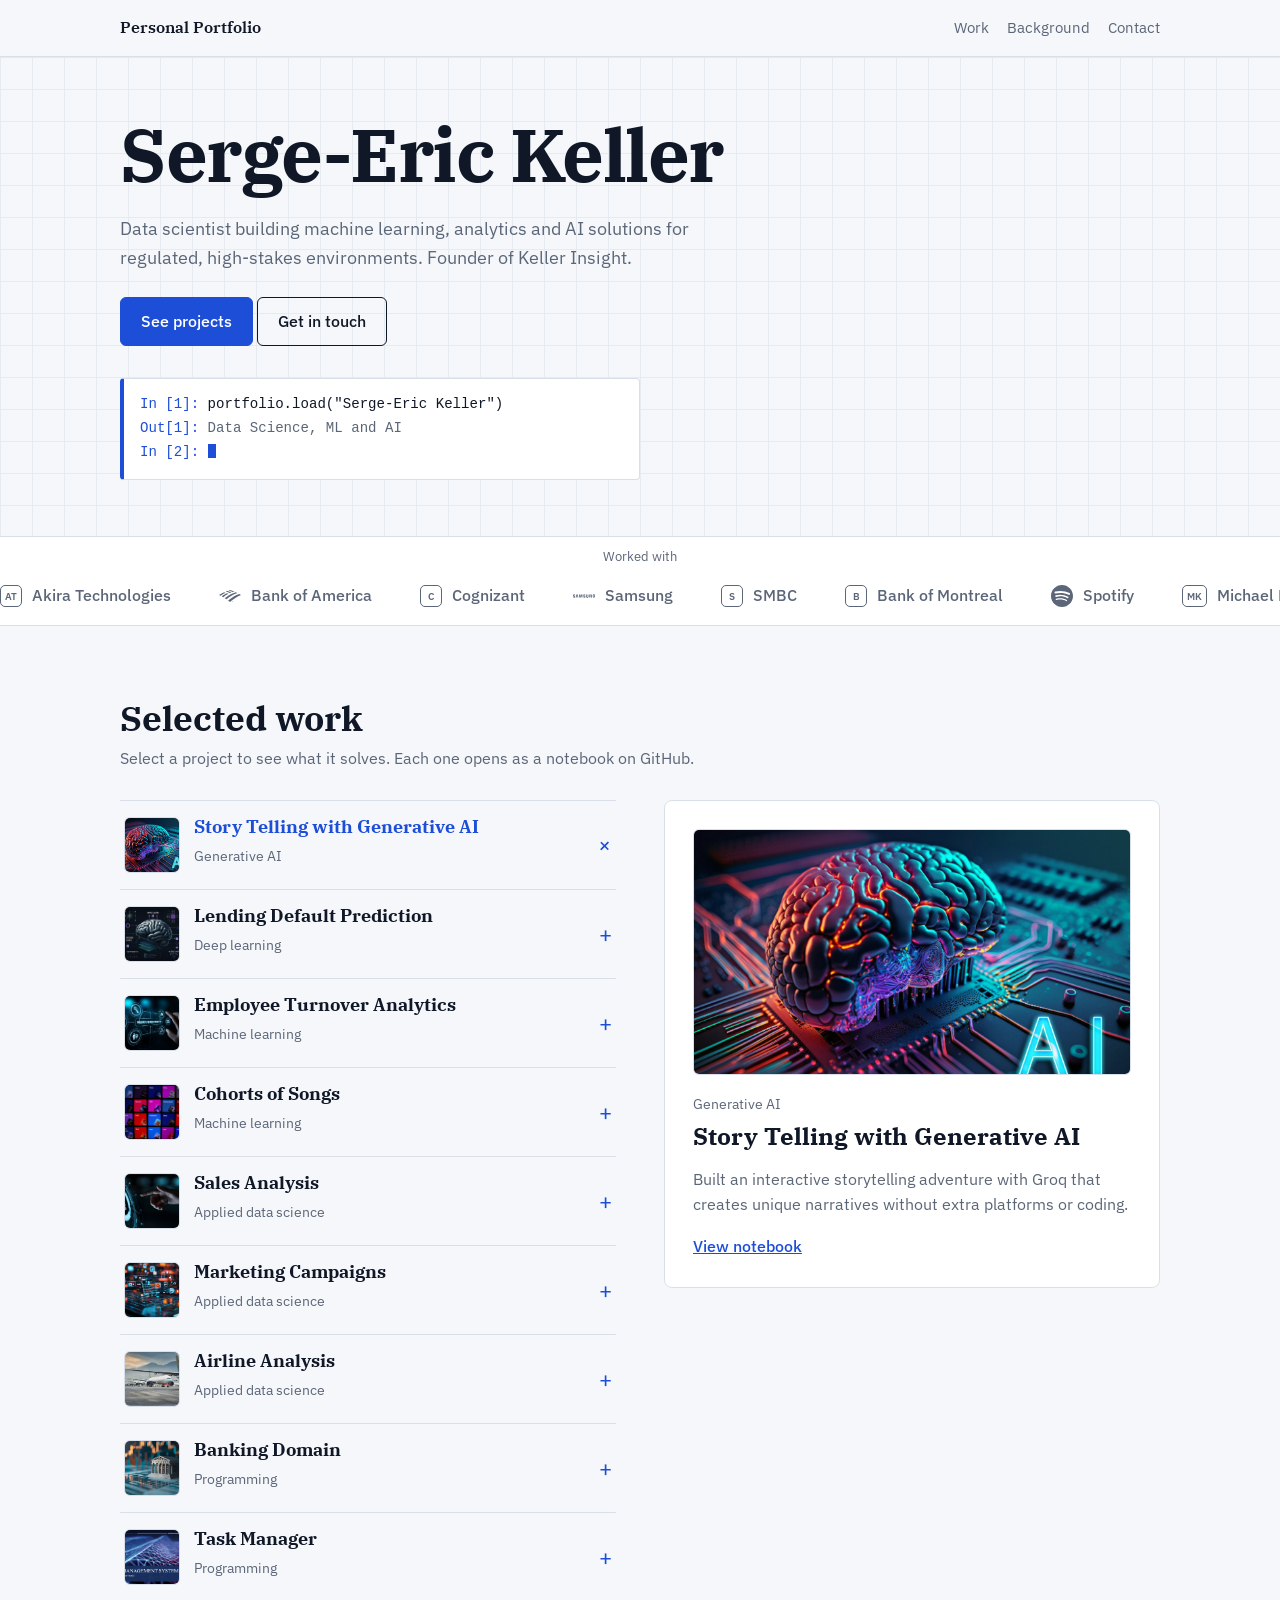
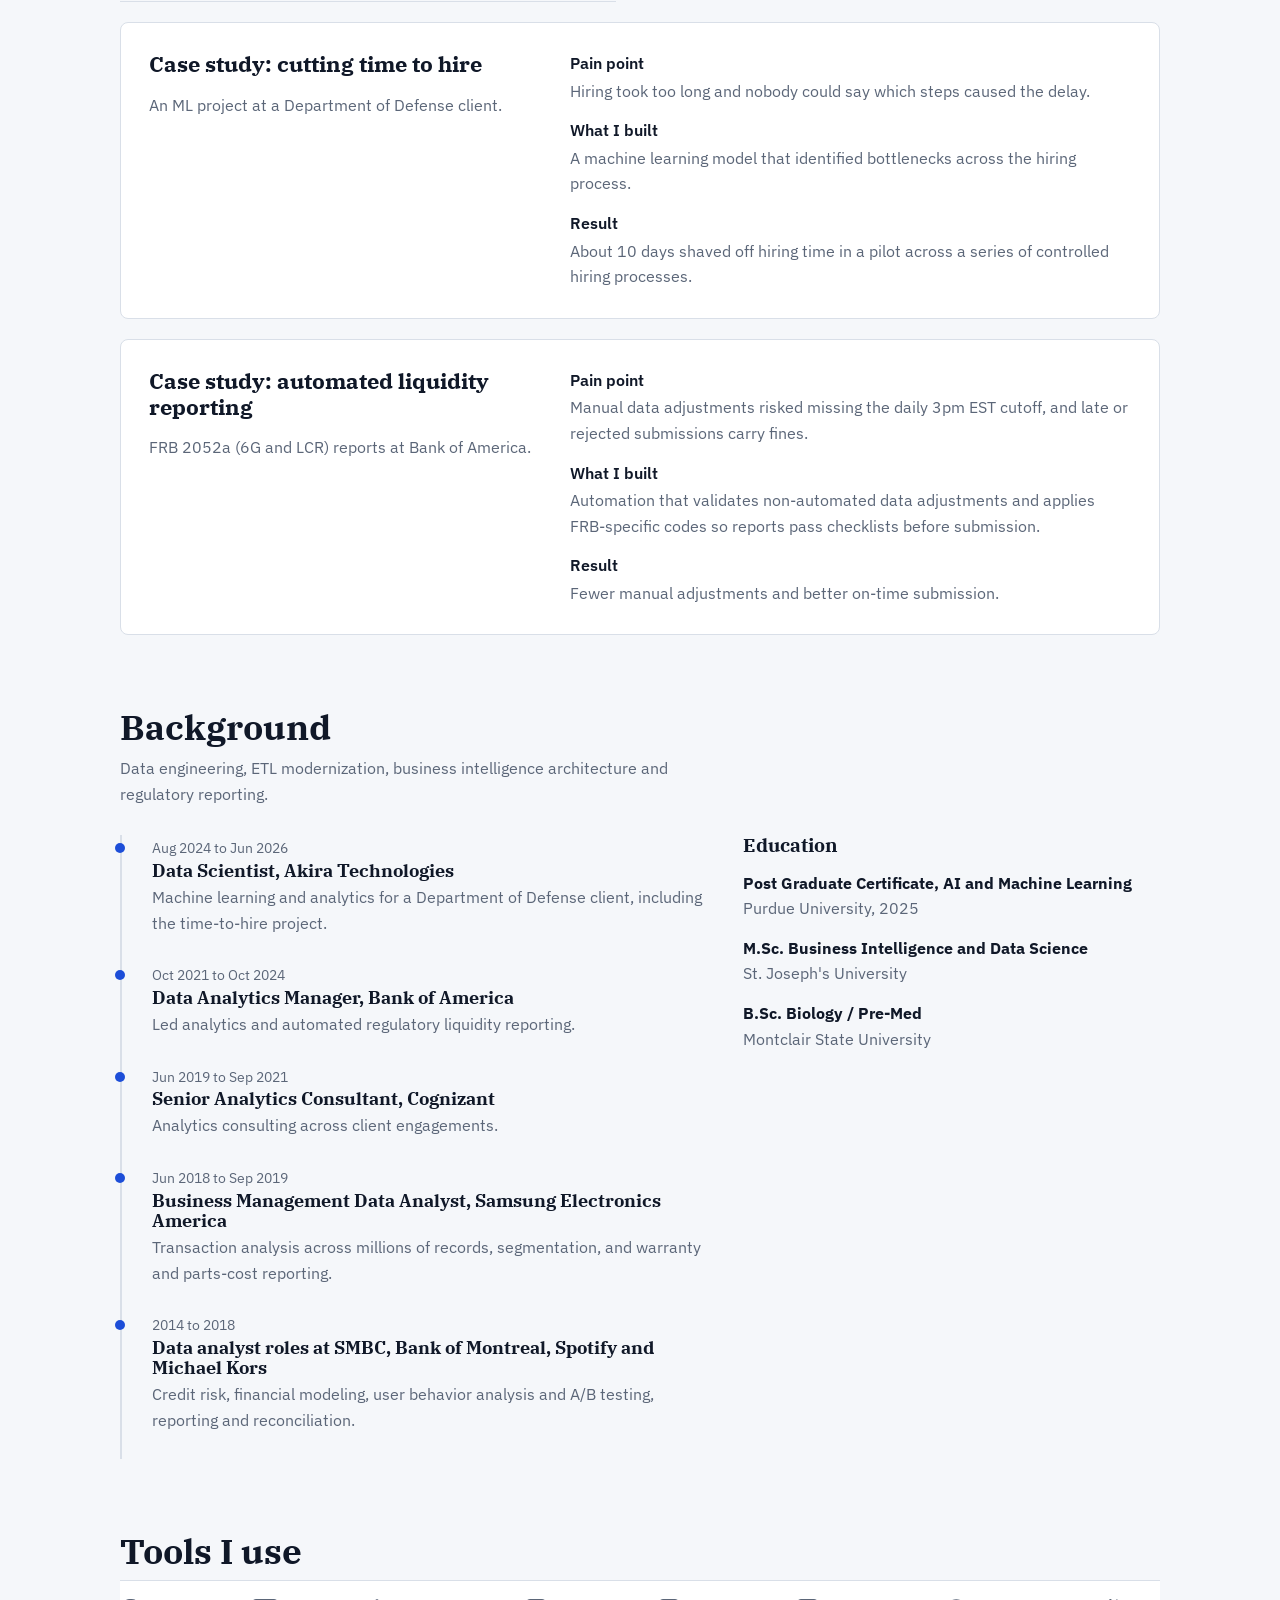
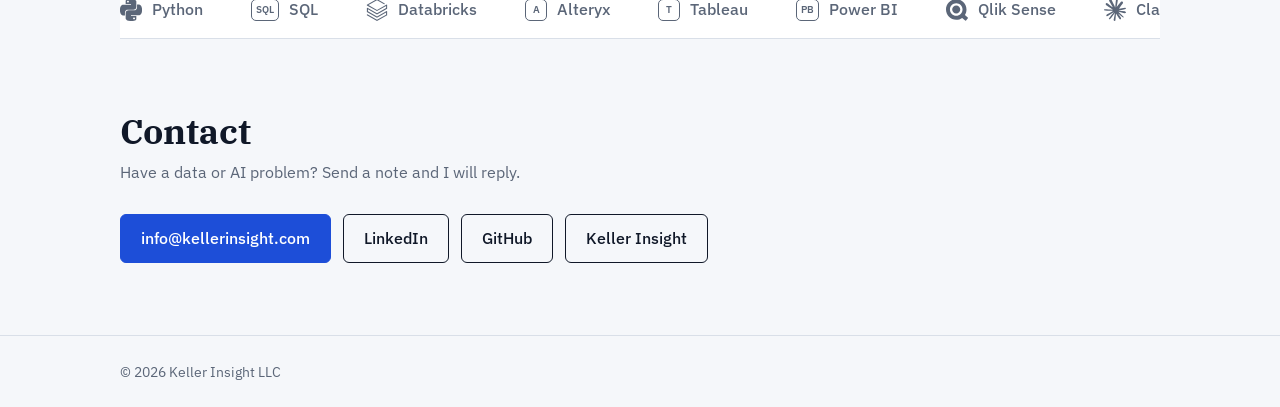
==== commit fc4cba3c: "Add files via upload" ====
--- a/index.html
+++ b/index.html
@@ -194,8 +194,8 @@
 var S=["Python","SQL","Databricks","Alteryx","Tableau","Power BI","Qlik Sense","Claude","Gemini","Groq","VS Code","Google Colab","GitHub","Jira","Confluence","Docker","Kubernetes","Jenkins","Machine learning","Deep learning","Generative AI","ETL","Excel"];
 var $=function(i){return document.getElementById(i)};
 var L={"Bank of America":"M15.194 7.57c.487-.163 1.047-.307 1.534-.451-1.408-.596-3.176-1.227-4.764-1.625-.253.073-1.01.271-1.534.434.541.162 2.328.577 4.764 1.642zm-8.896 6.785c.577.343 1.19.812 1.786 1.209 3.952-3.068 7.85-5.432 12.127-6.767-.596-.307-1.119-.578-1.787-.902-2.562.65-6.947 2.4-12.126 6.46zm-.758-6.46c-2.112.974-4.331 2.31-5.54 3.085.433.199.866.361 1.461.65 2.671-1.805 4.764-2.905 5.594-3.266-.595-.217-1.154-.361-1.515-.47zm8.066.234c-.686-.379-3.068-1.263-4.71-1.642-.487.18-1.173.451-1.642.65.595.162 2.815.758 4.71 1.714.487-.235 1.173-.523 1.642-.722zm-3.374 1.552c-.56-.27-1.173-.523-1.643-.74-1.425.704-3.284 1.769-5.63 3.447.505.27 1.047.595 1.624.92 1.805-1.335 3.627-2.598 5.649-3.627zm1.732 8.825c3.79-3.249 9.113-6.407 12.036-7.544a48.018 48.018 0 00-1.949-1.155c-3.771 1.246-8.174 4.007-12.108 7.129.667.505 1.371 1.028 2.02 1.57zm2.851-.235h-.108l-.18-.27h-.109v.27h-.072v-.596h.27c.055 0 .109 0 .145.036.054.019.072.073.072.127 0 .108-.09.162-.198.162zm-.289-.343c.09 0 .199.018.199-.09 0-.072-.072-.09-.144-.09h-.163v.18zm-.523.036c0-.289.235-.523.541-.523.307 0 .542.234.542.523a.543.543 0 01-.542.542.532.532 0 01-.54-.542m.107 0c0 .235.199.433.451.433a.424.424 0 100-.848c-.27 0-.45.199-.45.415","Samsung":"M19.8166 10.2808l.0459 2.6934h-.023l-.7793-2.6934h-1.2837v3.3925h.8481l-.0458-2.785h.023l.8366 2.785h1.2264v-3.3925zm-16.149 0l-.6418 3.427h.9284l.4699-3.1175h.0229l.4585 3.1174h.9169l-.6304-3.4269zm5.1805 0l-.424 2.6132h-.023l-.424-2.6132H6.5788l-.0688 3.427h.8596l.023-3.0832h.0114l.573 3.0831h.8711l.5731-3.083h.023l.0228 3.083h.8596l-.0802-3.4269zm-7.2664 2.4527c.0343.0802.0229.1949.0114.2522-.0229.1146-.1031.2292-.3324.2292-.2177 0-.3438-.126-.3438-.3095v-.3323H0v.2636c0 .7679.6074.9971 1.2493.9971.6189 0 1.1346-.2178 1.2149-.7794.0458-.298.0114-.4928 0-.5616-.1605-.722-1.467-.9283-1.5588-1.3295-.0114-.0688-.0114-.1375 0-.1834.023-.1146.1032-.2292.3095-.2292.2063 0 .321.126.321.3095v.2063h.8595v-.2407c0-.745-.6762-.8596-1.1576-.8596-.6074 0-1.1117.2063-1.2034.7564-.023.149-.0344.2866.0114.4585.1376.7106 1.364.9169 1.5358 1.3524m11.152 0c.0343.0803.0228.1834.0114.2522-.023.1146-.1032.2292-.3324.2292-.2178 0-.3438-.126-.3438-.3095v-.3323h-.917v.2636c0 .7564.596.9857 1.2379.9857.6189 0 1.1232-.2063 1.2034-.7794.0459-.298.0115-.4814 0-.5616-.1375-.7106-1.4327-.9284-1.5243-1.318-.0115-.0688-.0115-.1376 0-.1835.0229-.1146.1031-.2292.3094-.2292.1948 0 .321.126.321.3095v.2063h.848v-.2407c0-.745-.6647-.8596-1.146-.8596-.6075 0-1.1004.1948-1.192.7564-.023.149-.023.2866.0114.4585.1376.7106 1.341.9054 1.513 1.3524m2.8882.4585c.2407 0 .3094-.1605.3323-.2522.0115-.0343.0115-.0917.0115-.126v-2.533h.871v2.4642c0 .0688 0 .1948-.0114.2292-.0573.6419-.5616.8482-1.192.8482-.6303 0-1.1346-.2063-1.192-.8482 0-.0344-.0114-.1604-.0114-.2292v-2.4642h.871v2.533c0 .0458 0 .0916.0115.126 0 .0917.0688.2522.3095.2522m7.1518-.0344c.2522 0 .3324-.1605.3553-.2522.0115-.0343.0115-.0917.0115-.126v-.4929h-.3553v-.5043H24v.917c0 .0687 0 .1145-.0115.2292-.0573.6303-.596.8481-1.2034.8481-.6075 0-1.1461-.2178-1.2034-.8481-.0115-.1147-.0115-.1605-.0115-.2293v-1.444c0-.0574.0115-.172.0115-.2293.0802-.6419.596-.8482 1.2034-.8482s1.1347.2063 1.2034.8482c.0115.1031.0115.2292.0115.2292v.1146h-.8596v-.1948s0-.0803-.0115-.1261c-.0114-.0802-.0802-.2521-.3438-.2521-.2521 0-.321.1604-.3438.2521-.0115.0458-.0115.1032-.0115.1605v1.5702c0 .0458 0 .0916.0115.126 0 .0917.0917.2522.3323.2522","Spotify":"M12 0C5.4 0 0 5.4 0 12s5.4 12 12 12 12-5.4 12-12S18.66 0 12 0zm5.521 17.34c-.24.359-.66.48-1.021.24-2.82-1.74-6.36-2.101-10.561-1.141-.418.122-.779-.179-.899-.539-.12-.421.18-.78.54-.9 4.56-1.021 8.52-.6 11.64 1.32.42.18.479.659.301 1.02zm1.44-3.3c-.301.42-.841.6-1.262.3-3.239-1.98-8.159-2.58-11.939-1.38-.479.12-1.02-.12-1.14-.6-.12-.48.12-1.021.6-1.141C9.6 9.9 15 10.561 18.72 12.84c.361.181.54.78.241 1.2zm.12-3.36C15.24 8.4 8.82 8.16 5.16 9.301c-.6.179-1.2-.181-1.38-.721-.18-.601.18-1.2.72-1.381 4.26-1.26 11.28-1.02 15.721 1.621.539.3.719 1.02.419 1.56-.299.421-1.02.599-1.559.3z","Python":"M14.25.18l.9.2.73.26.59.3.45.32.34.34.25.34.16.33.1.3.04.26.02.2-.01.13V8.5l-.05.63-.13.55-.21.46-.26.38-.3.31-.33.25-.35.19-.35.14-.33.1-.3.07-.26.04-.21.02H8.77l-.69.05-.59.14-.5.22-.41.27-.33.32-.27.35-.2.36-.15.37-.1.35-.07.32-.04.27-.02.21v3.06H3.17l-.21-.03-.28-.07-.32-.12-.35-.18-.36-.26-.36-.36-.35-.46-.32-.59-.28-.73-.21-.88-.14-1.05-.05-1.23.06-1.22.16-1.04.24-.87.32-.71.36-.57.4-.44.42-.33.42-.24.4-.16.36-.1.32-.05.24-.01h.16l.06.01h8.16v-.83H6.18l-.01-2.75-.02-.37.05-.34.11-.31.17-.28.25-.26.31-.23.38-.2.44-.18.51-.15.58-.12.64-.1.71-.06.77-.04.84-.02 1.27.05zm-6.3 1.98l-.23.33-.08.41.08.41.23.34.33.22.41.09.41-.09.33-.22.23-.34.08-.41-.08-.41-.23-.33-.33-.22-.41-.09-.41.09zm13.09 3.95l.28.06.32.12.35.18.36.27.36.35.35.47.32.59.28.73.21.88.14 1.04.05 1.23-.06 1.23-.16 1.04-.24.86-.32.71-.36.57-.4.45-.42.33-.42.24-.4.16-.36.09-.32.05-.24.02-.16-.01h-8.22v.82h5.84l.01 2.76.02.36-.05.34-.11.31-.17.29-.25.25-.31.24-.38.2-.44.17-.51.15-.58.13-.64.09-.71.07-.77.04-.84.01-1.27-.04-1.07-.14-.9-.2-.73-.25-.59-.3-.45-.33-.34-.34-.25-.34-.16-.33-.1-.3-.04-.25-.02-.2.01-.13v-5.34l.05-.64.13-.54.21-.46.26-.38.3-.32.33-.24.35-.2.35-.14.33-.1.3-.06.26-.04.21-.02.13-.01h5.84l.69-.05.59-.14.5-.21.41-.28.33-.32.27-.35.2-.36.15-.36.1-.35.07-.32.04-.28.02-.21V6.07h2.09l.14.01zm-6.47 14.25l-.23.33-.08.41.08.41.23.33.33.23.41.08.41-.08.33-.23.23-.33.08-.41-.08-.41-.23-.33-.33-.23-.41-.08-.41.08z","Databricks":"M.95 14.184L12 20.403l9.919-5.55v2.21L12 22.662l-10.484-5.96-.565.308v.77L12 24l11.05-6.218v-4.317l-.515-.309L12 19.118l-9.867-5.653v-2.21L12 16.805l11.05-6.218V6.32l-.515-.308L12 11.974 2.647 6.681 12 1.388l7.76 4.368.668-.411v-.566L12 0 .95 6.27v.72L12 13.207l9.919-5.55v2.26L12 15.52 1.516 9.56l-.565.308Z","Claude":"m4.7144 15.9555 4.7174-2.6471.079-.2307-.079-.1275h-.2307l-.7893-.0486-2.6956-.0729-2.3375-.0971-2.2646-.1214-.5707-.1215-.5343-.7042.0546-.3522.4797-.3218.686.0608 1.5179.1032 2.2767.1578 1.6514.0972 2.4468.255h.3886l.0546-.1579-.1336-.0971-.1032-.0972L6.973 9.8356l-2.55-1.6879-1.3356-.9714-.7225-.4918-.3643-.4614-.1578-1.0078.6557-.7225.8803.0607.2246.0607.8925.686 1.9064 1.4754 2.4893 1.8336.3643.3035.1457-.1032.0182-.0728-.164-.2733-1.3539-2.4467-1.445-2.4893-.6435-1.032-.17-.6194c-.0607-.255-.1032-.4674-.1032-.7285L6.287.1335 6.6997 0l.9957.1336.419.3642.6192 1.4147 1.0018 2.2282 1.5543 3.0296.4553.8985.2429.8318.091.255h.1579v-.1457l.1275-1.706.2368-2.0947.2307-2.6957.0789-.7589.3764-.9107.7468-.4918.5828.2793.4797.686-.0668.4433-.2853 1.8517-.5586 2.9021-.3643 1.9429h.2125l.2429-.2429.9835-1.3053 1.6514-2.0643.7286-.8196.85-.9046.5464-.4311h1.0321l.759 1.1293-.34 1.1657-1.0625 1.3478-.8804 1.1414-1.2628 1.7-.7893 1.36.0729.1093.1882-.0183 2.8535-.607 1.5421-.2794 1.8396-.3157.8318.3886.091.3946-.3278.8075-1.967.4857-2.3072.4614-3.4364.8136-.0425.0304.0486.0607 1.5482.1457.6618.0364h1.621l3.0175.2247.7892.522.4736.6376-.079.4857-1.2142.6193-1.6393-.3886-3.825-.9107-1.3113-.3279h-.1822v.1093l1.0929 1.0686 2.0035 1.8092 2.5075 2.3314.1275.5768-.3218.4554-.34-.0486-2.2039-1.6575-.85-.7468-1.9246-1.621h-.1275v.17l.4432.6496 2.3436 3.5214.1214 1.0807-.17.3521-.6071.2125-.6679-.1214-1.3721-1.9246L14.38 17.959l-1.1414-1.9428-.1397.079-.674 7.2552-.3156.3703-.7286.2793-.6071-.4614-.3218-.7468.3218-1.4753.3886-1.9246.3157-1.53.2853-1.9004.17-.6314-.0121-.0425-.1397.0182-1.4328 1.9672-2.1796 2.9446-1.7243 1.8456-.4128.164-.7164-.3704.0667-.6618.4008-.5889 2.386-3.0357 1.4389-1.882.929-1.0868-.0062-.1579h-.0546l-6.3385 4.1164-1.1293.1457-.4857-.4554.0608-.7467.2307-.2429 1.9064-1.3114Z","Gemini":"M11.04 19.32Q12 21.51 12 24q0-2.49.93-4.68.96-2.19 2.58-3.81t3.81-2.55Q21.51 12 24 12q-2.49 0-4.68-.93a12.3 12.3 0 0 1-3.81-2.58 12.3 12.3 0 0 1-2.58-3.81Q12 2.49 12 0q0 2.49-.96 4.68-.93 2.19-2.55 3.81a12.3 12.3 0 0 1-3.81 2.58Q2.49 12 0 12q2.49 0 4.68.96 2.19.93 3.81 2.55t2.55 3.81","Google Colab":"M16.9414 4.9757a7.033 7.033 0 0 0-4.9308 2.0646 7.033 7.033 0 0 0-.1232 9.8068l2.395-2.395a3.6455 3.6455 0 0 1 5.1497-5.1478l2.397-2.3989a7.033 7.033 0 0 0-4.8877-1.9297zM7.07 4.9855a7.033 7.033 0 0 0-4.8878 1.9316l2.3911 2.3911a3.6434 3.6434 0 0 1 5.0227.1271l1.7341-2.9737-.0997-.0802A7.033 7.033 0 0 0 7.07 4.9855zm15.0093 2.1721l-2.3892 2.3911a3.6455 3.6455 0 0 1-5.1497 5.1497l-2.4067 2.4068a7.0362 7.0362 0 0 0 9.9456-9.9476zM1.932 7.1674a7.033 7.033 0 0 0-.002 9.6816l2.397-2.397a3.6434 3.6434 0 0 1-.004-4.8916zm7.664 7.4235c-1.38 1.3816-3.5863 1.411-5.0168.1134l-2.397 2.395c2.4693 2.3328 6.263 2.5753 9.0072.5455l.1368-.1115z","GitHub":"M12 .297c-6.63 0-12 5.373-12 12 0 5.303 3.438 9.8 8.205 11.385.6.113.82-.258.82-.577 0-.285-.01-1.04-.015-2.04-3.338.724-4.042-1.61-4.042-1.61C4.422 18.07 3.633 17.7 3.633 17.7c-1.087-.744.084-.729.084-.729 1.205.084 1.838 1.236 1.838 1.236 1.07 1.835 2.809 1.305 3.495.998.108-.776.417-1.305.76-1.605-2.665-.3-5.466-1.332-5.466-5.93 0-1.31.465-2.38 1.235-3.22-.135-.303-.54-1.523.105-3.176 0 0 1.005-.322 3.3 1.23.96-.267 1.98-.399 3-.405 1.02.006 2.04.138 3 .405 2.28-1.552 3.285-1.23 3.285-1.23.645 1.653.24 2.873.12 3.176.765.84 1.23 1.91 1.23 3.22 0 4.61-2.805 5.625-5.475 5.92.42.36.81 1.096.81 2.22 0 1.606-.015 2.896-.015 3.286 0 .315.21.69.825.57C20.565 22.092 24 17.592 24 12.297c0-6.627-5.373-12-12-12","Jira":"M11.571 11.513H0a5.218 5.218 0 0 0 5.232 5.215h2.13v2.057A5.215 5.215 0 0 0 12.575 24V12.518a1.005 1.005 0 0 0-1.005-1.005zm5.723-5.756H5.736a5.215 5.215 0 0 0 5.215 5.214h2.129v2.058a5.218 5.218 0 0 0 5.215 5.214V6.758a1.001 1.001 0 0 0-1.001-1.001zM23.013 0H11.455a5.215 5.215 0 0 0 5.215 5.215h2.129v2.057A5.215 5.215 0 0 0 24 12.483V1.005A1.001 1.001 0 0 0 23.013 0Z","Confluence":"M.87 18.257c-.248.382-.53.875-.763 1.245a.764.764 0 0 0 .255 1.04l4.965 3.054a.764.764 0 0 0 1.058-.26c.199-.332.454-.763.733-1.221 1.967-3.247 3.945-2.853 7.508-1.146l4.957 2.337a.764.764 0 0 0 1.028-.382l2.364-5.346a.764.764 0 0 0-.382-1 599.851 599.851 0 0 1-4.965-2.361C10.911 10.97 5.224 11.185.87 18.257zM23.131 5.743c.249-.405.531-.875.764-1.25a.764.764 0 0 0-.256-1.034L18.675.404a.764.764 0 0 0-1.058.26c-.195.335-.451.763-.734 1.225-1.966 3.246-3.945 2.85-7.508 1.146L4.437.694a.764.764 0 0 0-1.027.382L1.046 6.422a.764.764 0 0 0 .382 1c1.039.49 3.105 1.467 4.965 2.361 6.698 3.246 12.392 3.029 16.738-4.04z","Qlik Sense":"m23.7515 20.1367-3.13-2.6326c1.0862-1.7307 1.7303-3.7745 1.7303-5.9655 0-6.1684-5.008-11.1764-11.176-11.1764S0 5.3702 0 11.5386c0 6.168 5.008 11.176 11.1759 11.176 2.3934 0 4.6216-.7552 6.4443-2.0438l3.3324 2.7988s.4974.4236.921-.0738l1.9884-2.3568c-.0186 0 .3864-.4968-.1105-.9023zm-5.7078-8.598c0 3.7926-3.0747 6.8672-6.8678 6.8672-3.7926 0-6.8678-3.0746-6.8678-6.8673 0-3.793 3.0752-6.8678 6.8678-6.8678 3.7931 0 6.8678 3.0747 6.8678 6.8678zm-11.287 0c0-2.4304 1.9702-4.4006 4.4006-4.4006 2.4303 0 4.4005 1.9702 4.4005 4.4005 0 2.4304-1.9702 4.4006-4.4005 4.4006-2.4304 0-4.4005-1.9702-4.4005-4.4006z","Kubernetes":"M10.204 14.35l.007.01-.999 2.413a5.171 5.171 0 0 1-2.075-2.597l2.578-.437.004.005a.44.44 0 0 1 .484.606zm-.833-2.129a.44.44 0 0 0 .173-.756l.002-.011L7.585 9.7a5.143 5.143 0 0 0-.73 3.255l2.514-.725.002-.009zm1.145-1.98a.44.44 0 0 0 .699-.337l.01-.005.15-2.62a5.144 5.144 0 0 0-3.01 1.442l2.147 1.523.004-.002zm.76 2.75l.723.349.722-.347.18-.78-.5-.623h-.804l-.5.623.179.779zm1.5-3.095a.44.44 0 0 0 .7.336l.008.003 2.134-1.513a5.188 5.188 0 0 0-2.992-1.442l.148 2.615.002.001zm10.876 5.97l-5.773 7.181a1.6 1.6 0 0 1-1.248.594l-9.261.003a1.6 1.6 0 0 1-1.247-.596l-5.776-7.18a1.583 1.583 0 0 1-.307-1.34L2.1 5.573c.108-.47.425-.864.863-1.073L11.305.513a1.606 1.606 0 0 1 1.385 0l8.345 3.985c.438.209.755.604.863 1.073l2.062 8.955c.108.47-.005.963-.308 1.34zm-3.289-2.057c-.042-.01-.103-.026-.145-.034-.174-.033-.315-.025-.479-.038-.35-.037-.638-.067-.895-.148-.105-.04-.18-.165-.216-.216l-.201-.059a6.45 6.45 0 0 0-.105-2.332 6.465 6.465 0 0 0-.936-2.163c.052-.047.15-.133.177-.159.008-.09.001-.183.094-.282.197-.185.444-.338.743-.522.142-.084.273-.137.415-.242.032-.024.076-.062.11-.089.24-.191.295-.52.123-.736-.172-.216-.506-.236-.745-.045-.034.027-.08.062-.111.088-.134.116-.217.23-.33.35-.246.25-.45.458-.673.609-.097.056-.239.037-.303.033l-.19.135a6.545 6.545 0 0 0-4.146-2.003l-.012-.223c-.065-.062-.143-.115-.163-.25-.022-.268.015-.557.057-.905.023-.163.061-.298.068-.475.001-.04-.001-.099-.001-.142 0-.306-.224-.555-.5-.555-.275 0-.499.249-.499.555l.001.014c0 .041-.002.092 0 .128.006.177.044.312.067.475.042.348.078.637.056.906a.545.545 0 0 1-.162.258l-.012.211a6.424 6.424 0 0 0-4.166 2.003 8.373 8.373 0 0 1-.18-.128c-.09.012-.18.04-.297-.029-.223-.15-.427-.358-.673-.608-.113-.12-.195-.234-.329-.349-.03-.026-.077-.062-.111-.088a.594.594 0 0 0-.348-.132.481.481 0 0 0-.398.176c-.172.216-.117.546.123.737l.007.005.104.083c.142.105.272.159.414.242.299.185.546.338.743.522.076.082.09.226.1.288l.16.143a6.462 6.462 0 0 0-1.02 4.506l-.208.06c-.055.072-.133.184-.215.217-.257.081-.546.11-.895.147-.164.014-.305.006-.48.039-.037.007-.09.02-.133.03l-.004.002-.007.002c-.295.071-.484.342-.423.608.061.267.349.429.645.365l.007-.001.01-.003.129-.029c.17-.046.294-.113.448-.172.33-.118.604-.217.87-.256.112-.009.23.069.288.101l.217-.037a6.5 6.5 0 0 0 2.88 3.596l-.09.218c.033.084.069.199.044.282-.097.252-.263.517-.452.813-.091.136-.185.242-.268.399-.02.037-.045.095-.064.134-.128.275-.034.591.213.71.248.12.556-.007.69-.282v-.002c.02-.039.046-.09.062-.127.07-.162.094-.301.144-.458.132-.332.205-.68.387-.897.05-.06.13-.082.215-.105l.113-.205a6.453 6.453 0 0 0 4.609.012l.106.192c.086.028.18.042.256.155.136.232.229.507.342.84.05.156.074.295.145.457.016.037.043.09.062.129.133.276.442.402.69.282.247-.118.341-.435.213-.71-.02-.039-.045-.096-.065-.134-.083-.156-.177-.261-.268-.398-.19-.296-.346-.541-.443-.793-.04-.13.007-.21.038-.294-.018-.022-.059-.144-.083-.202a6.499 6.499 0 0 0 2.88-3.622c.064.01.176.03.213.038.075-.05.144-.114.28-.104.266.039.54.138.87.256.154.06.277.128.448.173.036.01.088.019.13.028l.009.003.007.001c.297.064.584-.098.645-.365.06-.266-.128-.537-.423-.608zM16.4 9.701l-1.95 1.746v.005a.44.44 0 0 0 .173.757l.003.01 2.526.728a5.199 5.199 0 0 0-.108-1.674A5.208 5.208 0 0 0 16.4 9.7zm-4.013 5.325a.437.437 0 0 0-.404-.232.44.44 0 0 0-.372.233h-.002l-1.268 2.292a5.164 5.164 0 0 0 3.326.003l-1.27-2.296h-.01zm1.888-1.293a.44.44 0 0 0-.27.036.44.44 0 0 0-.214.572l-.003.004 1.01 2.438a5.15 5.15 0 0 0 2.081-2.615l-2.6-.44-.004.005z","Docker":"M13.983 11.078h2.119a.186.186 0 00.186-.185V9.006a.186.186 0 00-.186-.186h-2.119a.185.185 0 00-.185.185v1.888c0 .102.083.185.185.185m-2.954-5.43h2.118a.186.186 0 00.186-.186V3.574a.186.186 0 00-.186-.185h-2.118a.185.185 0 00-.185.185v1.888c0 .102.082.185.185.185m0 2.716h2.118a.187.187 0 00.186-.186V6.29a.186.186 0 00-.186-.185h-2.118a.185.185 0 00-.185.185v1.887c0 .102.082.185.185.186m-2.93 0h2.12a.186.186 0 00.184-.186V6.29a.185.185 0 00-.185-.185H8.1a.185.185 0 00-.185.185v1.887c0 .102.083.185.185.186m-2.964 0h2.119a.186.186 0 00.185-.186V6.29a.185.185 0 00-.185-.185H5.136a.186.186 0 00-.186.185v1.887c0 .102.084.185.186.186m5.893 2.715h2.118a.186.186 0 00.186-.185V9.006a.186.186 0 00-.186-.186h-2.118a.185.185 0 00-.185.185v1.888c0 .102.082.185.185.185m-2.93 0h2.12a.185.185 0 00.184-.185V9.006a.185.185 0 00-.184-.186h-2.12a.185.185 0 00-.184.185v1.888c0 .102.083.185.185.185m-2.964 0h2.119a.185.185 0 00.185-.185V9.006a.185.185 0 00-.184-.186h-2.12a.186.186 0 00-.186.186v1.887c0 .102.084.185.186.185m-2.92 0h2.12a.185.185 0 00.184-.185V9.006a.185.185 0 00-.184-.186h-2.12a.185.185 0 00-.184.185v1.888c0 .102.082.185.185.185M23.763 9.89c-.065-.051-.672-.51-1.954-.51-.338.001-.676.03-1.01.087-.248-1.7-1.653-2.53-1.716-2.566l-.344-.199-.226.327c-.284.438-.49.922-.612 1.43-.23.97-.09 1.882.403 2.661-.595.332-1.55.413-1.744.42H.751a.751.751 0 00-.75.748 11.376 11.376 0 00.692 4.062c.545 1.428 1.355 2.48 2.41 3.124 1.18.723 3.1 1.137 5.275 1.137.983.003 1.963-.086 2.93-.266a12.248 12.248 0 003.823-1.389c.98-.567 1.86-1.288 2.61-2.136 1.252-1.418 1.998-2.997 2.553-4.4h.221c1.372 0 2.215-.549 2.68-1.009.309-.293.55-.65.707-1.046l.098-.288Z","Jenkins":"M2.872 24h-.975a3.866 3.866 0 01-.07-.197c-.215-.666-.594-1.49-.692-2.154-.146-.984.78-1.039 1.374-1.465.915-.66 1.635-1.025 2.627-1.62.295-.179 1.182-.624 1.281-.829.201-.408-.345-.982-.49-1.3-.225-.507-.345-.937-.376-1.435-.824-.13-1.455-.627-1.844-1.185-.63-.925-1.066-2.635-.525-3.936.045-.103.254-.305.285-.463.06-.308-.105-.72-.12-1.048-.06-1.692.284-3.15 1.425-3.66.463-1.84 2.113-2.453 3.673-3.367.58-.342 1.224-.562 1.89-.807 2.372-.877 6.027-.712 7.994.783.836.633 2.176 1.97 2.656 2.939 1.262 2.555 1.17 6.825.287 9.934-.12.421-.29 1.032-.533 1.533-.168.35-.689 1.05-.625 1.36.064.314 1.19 1.17 1.432 1.395.434.422 1.26.975 1.324 1.5.07.557-.248 1.336-.41 1.875-.217.721-.436 1.441-.654 2.131H2.87zm11.104-3.54c-.545-.3-1.361-.622-2.065-.757-.87-.164-.78 1.188-.75 1.994.03.643.36 1.316.51 1.744.076.197.09.41.256.449.3.068 1.29-.326 1.575-.479.6-.328 1.064-.844 1.574-1.189.016-.17.016-.34.03-.508a2.648 2.648 0 00-1.095-.277c.314-.15.75-.15 1.035-.332l.016-.193c-.496-.03-.69-.254-1.021-.436zm7.454 2.935a17.78 17.78 0 00.465-1.752c.06-.287.215-.918.178-1.176-.059-.459-.684-.799-1.004-1.086-.584-.525-.95-.975-1.56-1.469-.249.375-.78.615-.983.914 1.447-.689 1.71 2.625 1.141 3.69.09.329.391.45.514.735l-.086.166h1.29c.013 0 .03 0 .044.014zm-6.634-.012c-.05-.074-.1-.135-.15-.209l-.301.195h.45zm2.77 0c.008-.209.018-.404.03-.598-.53.029-.825-.48-1.196-.527-.324-.045-.6.361-1.02.195-.095.105-.183.227-.284.316.154.18.295.375.424.584h.815c.014-.164.135-.285.3-.285.165 0 .284.121.284.27h.66zm2.116 0c-.314-.479-.947-.898-1.68-.555l-.03.541h1.71zm-8.51 0l-.104-.344c-.225-.72-.36-1.26-.405-1.68-.914-.436-1.875-.87-2.654-1.426-.15-.105-1.109-1.35-1.23-1.305-1.739.676-3.359 1.86-4.814 2.984.256.557.48 1.141.69 1.74h8.505zm8.265-2.113c-.029-.512-.164-1.56-.48-1.74-.66-.39-1.846.78-2.34.943.045.15.135.271.15.48.285-.074.645-.029.898.092-.299.03-.629.03-.824.164-.074.195.016.48-.029.764.69.197 1.5.303 2.385.332.164-.227.225-.645.211-1.082zm-4.08-.36c-.044.375.046.51.12.943 1.26.391 1.034-1.74-.135-.959zM8.76 19.5c-.45.457 1.27 1.082 1.814 1.115 0-.29.165-.564.135-.77-.65-.118-1.502-.042-1.945-.347zm5.565.215c0 .043-.061.03-.068.064.58.451 1.014.545 1.802.51.354-.262.67-.563 1.043-.807-.855.074-1.931.607-2.774.23zm3.42-17.726c-1.606-.906-4.35-1.591-6.076-.731-1.38.692-3.27 1.84-3.899 3.292.6 1.402-.166 2.686-.226 4.109-.018.757.36 1.42.391 2.242-.2.338-.825.38-1.26.356-.146-.729-.4-1.549-1.155-1.63-1.064-.116-1.845.764-1.89 1.683-.06 1.08.833 2.864 2.085 2.745.488-.046.608-.54 1.139-.54.285.57-.445.75-.523 1.154-.016.105.06.511.104.705.233.944.744 2.16 1.245 2.88.635.9 1.884 1.051 3.229 1.141.24-.525 1.125-.48 1.706-.346-.691-.27-1.336-.945-1.875-1.529-.615-.676-1.23-1.41-1.261-2.28 1.155 1.604 2.1 3 4.2 3.704 1.59.525 3.45-.254 4.664-1.109.51-.359.811-.93 1.17-1.439 1.35-1.936 1.98-4.71 1.846-7.394-.06-1.111-.06-2.221-.436-2.955-.389-.781-1.695-1.471-2.475-.781-.15-.764.63-1.23 1.545-.96-.66-.854-1.336-1.858-2.266-2.384zM13.58 14.896c.615 1.544 2.724 1.363 4.505 1.323-.084.194-.256.435-.465.515-.57.232-2.145.408-2.937-.012-.506-.27-.824-.873-1.102-1.227-.137-.172-.795-.608-.012-.609zm.164-.87c.893.464 2.52.517 3.731.48.066.267.066.593.068.913-1.55.08-3.386-.304-3.794-1.395h-.005zm6.675-.586c-.473.9-1.145 1.897-2.539 1.928-.023-.284-.045-.735 0-.904 1.064-.103 1.727-.646 2.543-1.017zm-.649-.667c-1.02.66-2.154 1.375-3.824 1.21-.351-.31-.485-1-.14-1.458.181.313.06.885.57.97.944.165 2.038-.579 2.73-.84.42-.713-.046-.976-.42-1.433-.782-.93-1.83-2.1-1.802-3.51.314-.224.346.346.391.45.404.96 1.424 2.175 2.174 3 .18.21.48.39.51.524.092.39-.254.854-.209 1.11zm-13.439-.675c-.314-.184-.393-.99-.768-1.01-.535-.03-.438 1.05-.436 1.68-.37-.33-.435-1.365-.164-1.89-.308-.15-.445.164-.618.284.22-1.59 2.34-.734 1.99.96zM4.713 5.995c-.685.756-.54 2.174-.459 3.188 1.244-.785 2.898.06 2.883 1.394.595-.016.223-.744.115-1.215-.353-1.528.592-3.187.041-4.59-1.064.084-1.939.52-2.578 1.215zm9.12 1.113c.307.562.404 1.148.84 1.57.195.19.574.424.387.95-.045.121-.365.391-.551.45-.674.195-2.254.03-1.721-.81.563.015 1.314.36 1.732-.045-.314-.524-.885-1.53-.674-2.13zm6.198-.013h.068c.33.668.6 1.375 1.004 1.965-.27.628-2.053 1.19-2.023.057.39-.17 1.05-.035 1.395-.25-.193-.556-.48-1.006-.434-1.771zm-6.927-1.617c-1.422-.33-2.131.592-2.56 1.553-.384-.094-.231-.615-.135-.883.255-.701 1.28-1.633 2.119-1.506.359.057.848.386.576.834zM9.642 1.593c-1.56.44-3.56 1.574-4.2 2.974.495-.07.84-.321 1.33-.351.186-.016.428.074.641.015.424-.104.78-1.065 1.102-1.41.31-.345.685-.496.94-.81.167-.09.409-.074.42-.33-.073-.075-.15-.135-.232-.105v.017z"};
-var M={""Akira Technologies":"AT",Cognizant":"C","SMBC":"S","Bank of Montreal":"B","Michael Kors":"MK","SQL":"SQL","Alteryx":"A","Tableau":"T","Power BI":"PB","Groq":"G","VS Code":"VS","Excel":"X"};
-var IM={"Akira Technologies":"akira.png","Cognizant":"cognizant.png","SMBC":"smbc.png","Bank of Montreal":"bmo.png","Michael Kors":"michael-kors.png","SQL":"sql.png","Alteryx":"alteryx.png","Tableau":"tableau.png","Power BI":"powerbi.png","Groq":"groq.png","VS Code":"vscode.png","Excel":"excel.png"};
+var M={"Akira Technologies":"AT","Cognizant":"C","SMBC":"S","Bank of Montreal":"B","Michael Kors":"MK","SQL":"SQL","Alteryx":"A","Tableau":"T","Power BI":"PB","Groq":"G","VS Code":"VS","Excel":"X"};
+var IM={"Akira Technologies":"akira.png","Cognizant":"cognizant.png","SMBC":"smbc.png","Bank of Montreal":"bmo.png","Michael Kors":"michael-kors.png"};
 function co(n){var i=IM[n]?'<img src="images/logos/'+IM[n]+'?v=3" alt="" onerror="this.outerHTML=\'<span class=&quot;mono&quot;>'+(M[n]||'')+'</span>\'">':L[n]?'<svg viewBox="0 0 24 24" aria-hidden="true"><path d="'+L[n]+'"/></svg>':M[n]?'<span class="mono" aria-hidden="true">'+M[n]+'</span>':'';return'<span class="co">'+i+n+'</span>'}
 function loop(a){return a.concat(a).map(co).join("")}
 $("employers").innerHTML=loop(E);
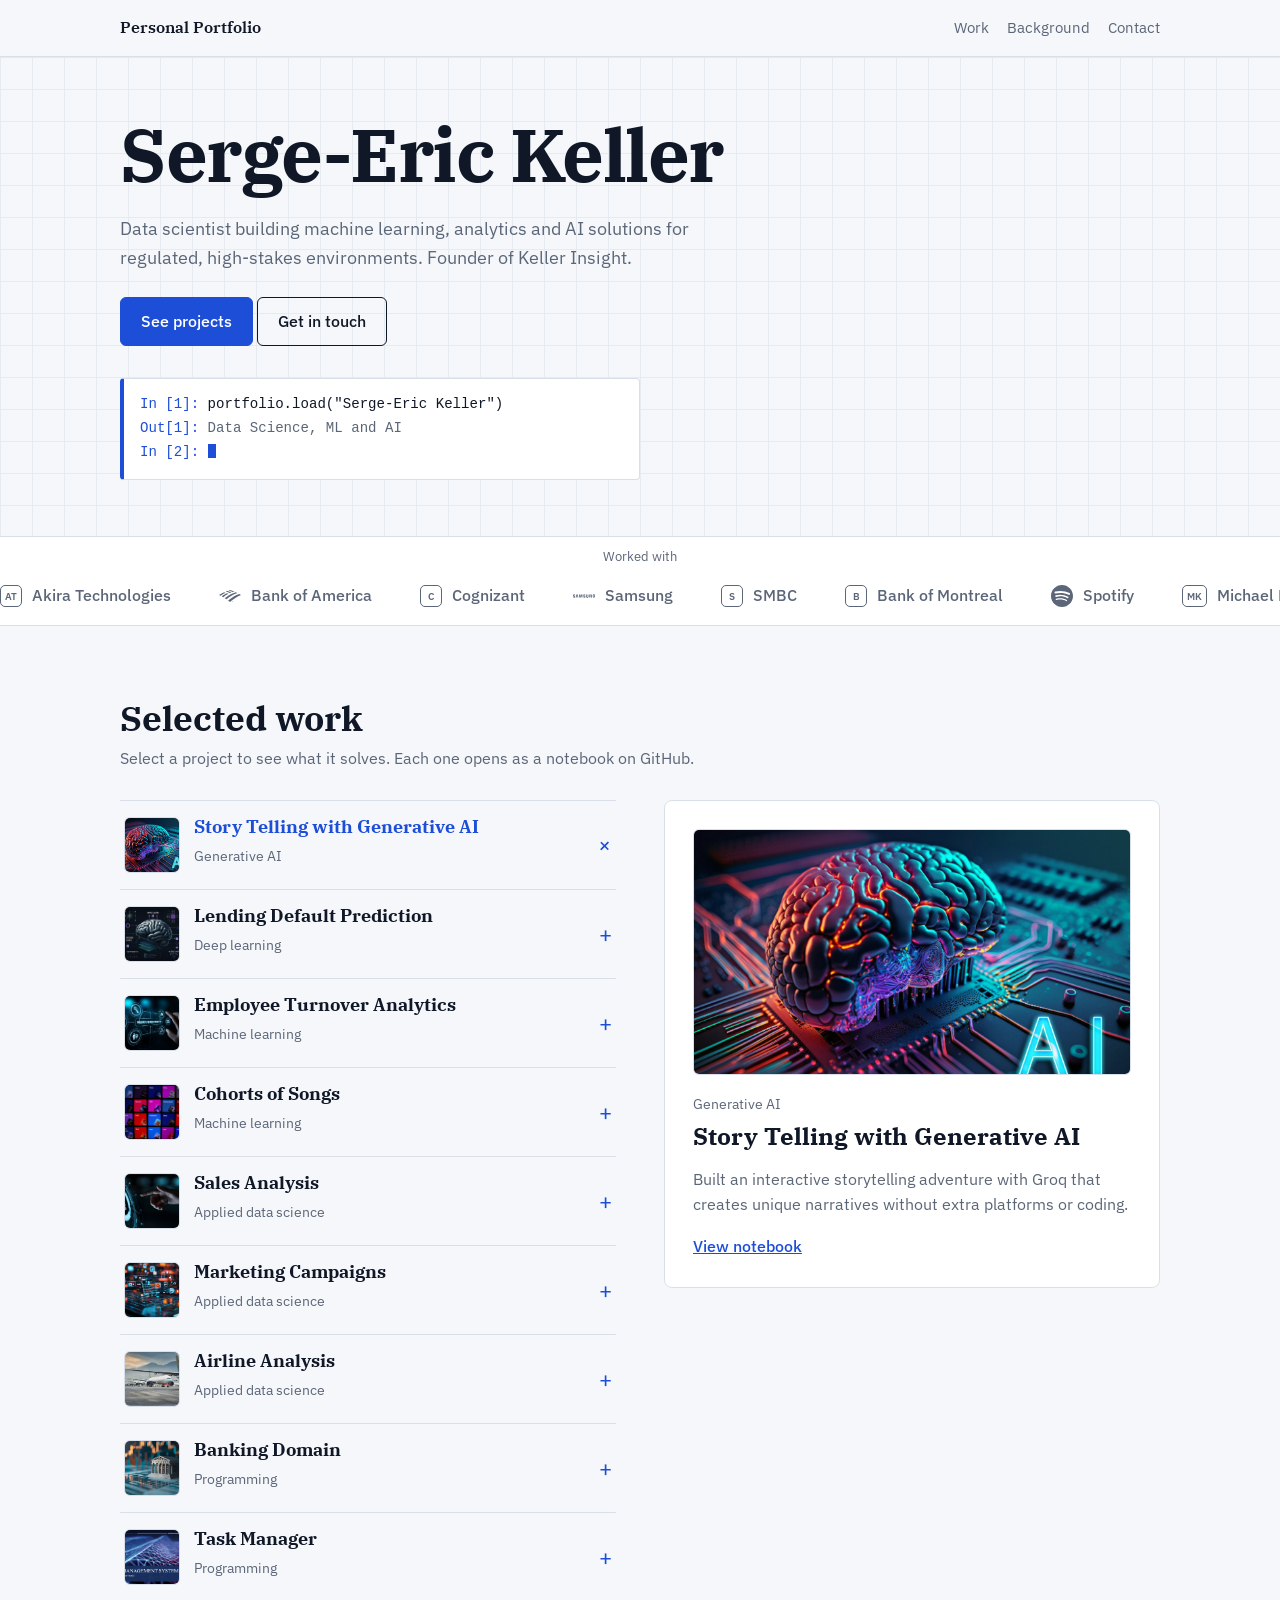
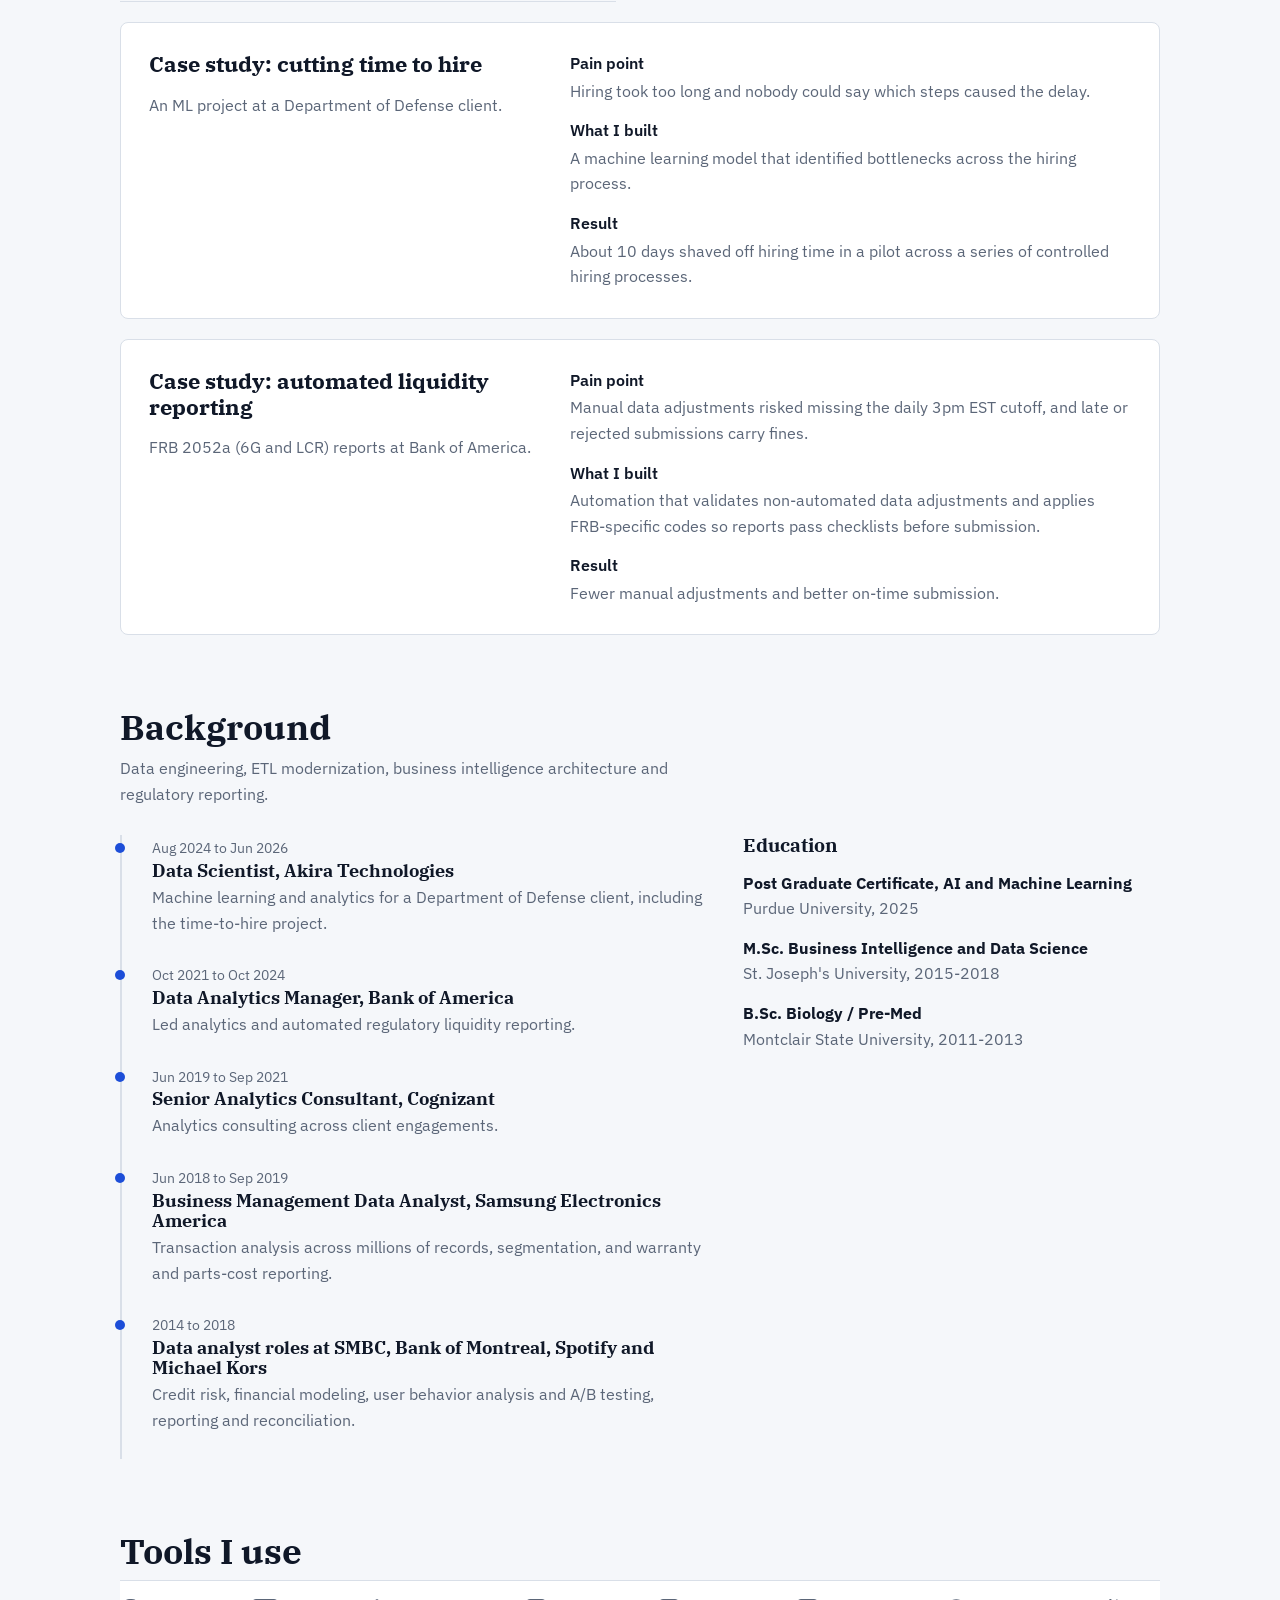
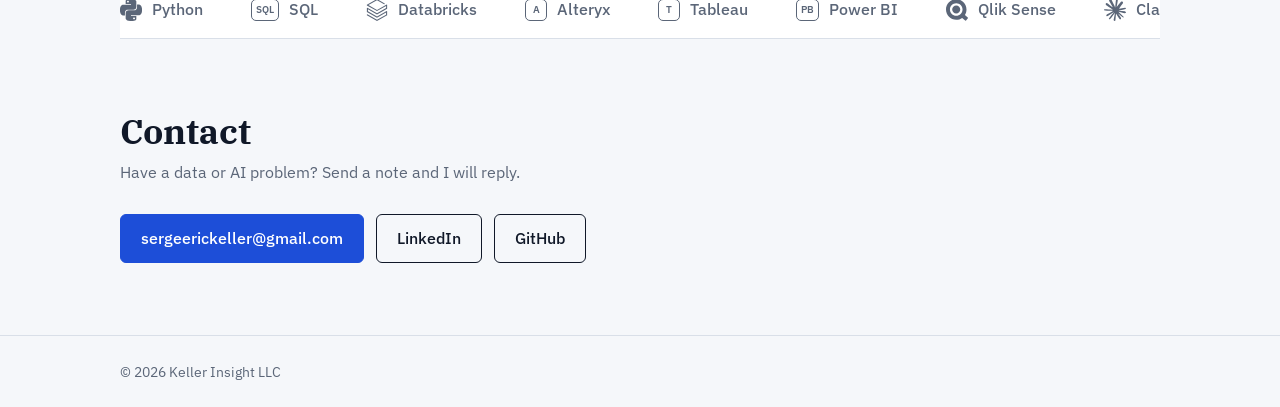
==== commit 7b30d8b0: "Revise education details and update contact email Updated educational background and contact email." ====
--- a/index.html
+++ b/index.html
@@ -4,7 +4,7 @@
 <meta charset="utf-8">
 <meta name="viewport" content="width=device-width, initial-scale=1">
 <title>Serge-Eric Keller | Data Science, Machine Learning & AI</title>
-<meta name="description" content="Data scientist building machine learning, analytics and AI solutions. Founder of Keller Insight.">
+<meta name="description" content="Data scientist building machine learning, analytics and AI solutions.">
 <link rel="preconnect" href="https://fonts.googleapis.com">
 <link rel="preconnect" href="https://fonts.gstatic.com" crossorigin>
 <link href="https://fonts.googleapis.com/css2?family=IBM+Plex+Sans:wght@400;500;600&family=IBM+Plex+Serif:wght@500;600&display=swap" rel="stylesheet">
@@ -146,8 +146,8 @@
 <div class="edu">
 <h3 style="margin-bottom:14px">Education</h3>
 <p><b>Post Graduate Certificate, AI and Machine Learning</b>Purdue University, 2025</p>
-<p><b>M.Sc. Business Intelligence and Data Science</b>St. Joseph's University</p>
-<p><b>B.Sc. Biology / Pre-Med</b>Montclair State University</p>
+<p><b>M.Sc. Business Intelligence and Data Science</b>St. Joseph's University, 2015-2018</p>
+<p><b>B.Sc. Biology / Pre-Med</b>Montclair State University, 2011-2013</p>
 </div>
 </div>
 </section>
@@ -161,10 +161,11 @@
 <h2>Contact</h2>
 <p class="lede">Have a data or AI problem? Send a note and I will reply.</p>
 <div class="contact">
-<a class="btn p" href="mailto:info@kellerinsight.com">info@kellerinsight.com</a>
+<!-- <a class="btn p" href="mailto:info@kellerinsight.com">info@kellerinsight.com</a> -->
+<a class="btn p" href="mailto:sergeerickeller@gmail.com">sergeerickeller@gmail.com</a>
 <a class="btn" href="https://www.linkedin.com/in/serge-eric-k-a11581169/">LinkedIn</a>
 <a class="btn" href="https://github.com/sergelafarge">GitHub</a>
-<a class="btn" href="https://kellerinsight.com">Keller Insight</a>
+<!-- <a class="btn" href="https://kellerinsight.com">Keller Insight</a> -->
 </div>
 </section>
 </main>
@@ -191,7 +192,7 @@
 ["2014 to 2018","Data analyst roles at SMBC, Bank of Montreal, Spotify and Michael Kors","Credit risk, financial modeling, user behavior analysis and A/B testing, reporting and reconciliation."]
 ];
 var E=["Akira Technologies","Bank of America","Cognizant","Samsung","SMBC","Bank of Montreal","Spotify","Michael Kors"];
-var S=["Python","SQL","Databricks","Alteryx","Tableau","Power BI","Qlik Sense","Claude","Gemini","Groq","VS Code","Google Colab","GitHub","Jira","Confluence","Docker","Kubernetes","Jenkins","Machine learning","Deep learning","Generative AI","ETL","Excel"];
+var S=["Python","SQL","Databricks","Alteryx","Tableau","Power BI","Qlik Sense","Claude","Gemini","Groq","VS Code","Google Colab","GitHub","Jira","Confluence","Docker","Kubernetes","Jenkins","Machine learning","Deep learning","Generative AI","Excel"];
 var $=function(i){return document.getElementById(i)};
 var L={"Bank of America":"M15.194 7.57c.487-.163 1.047-.307 1.534-.451-1.408-.596-3.176-1.227-4.764-1.625-.253.073-1.01.271-1.534.434.541.162 2.328.577 4.764 1.642zm-8.896 6.785c.577.343 1.19.812 1.786 1.209 3.952-3.068 7.85-5.432 12.127-6.767-.596-.307-1.119-.578-1.787-.902-2.562.65-6.947 2.4-12.126 6.46zm-.758-6.46c-2.112.974-4.331 2.31-5.54 3.085.433.199.866.361 1.461.65 2.671-1.805 4.764-2.905 5.594-3.266-.595-.217-1.154-.361-1.515-.47zm8.066.234c-.686-.379-3.068-1.263-4.71-1.642-.487.18-1.173.451-1.642.65.595.162 2.815.758 4.71 1.714.487-.235 1.173-.523 1.642-.722zm-3.374 1.552c-.56-.27-1.173-.523-1.643-.74-1.425.704-3.284 1.769-5.63 3.447.505.27 1.047.595 1.624.92 1.805-1.335 3.627-2.598 5.649-3.627zm1.732 8.825c3.79-3.249 9.113-6.407 12.036-7.544a48.018 48.018 0 00-1.949-1.155c-3.771 1.246-8.174 4.007-12.108 7.129.667.505 1.371 1.028 2.02 1.57zm2.851-.235h-.108l-.18-.27h-.109v.27h-.072v-.596h.27c.055 0 .109 0 .145.036.054.019.072.073.072.127 0 .108-.09.162-.198.162zm-.289-.343c.09 0 .199.018.199-.09 0-.072-.072-.09-.144-.09h-.163v.18zm-.523.036c0-.289.235-.523.541-.523.307 0 .542.234.542.523a.543.543 0 01-.542.542.532.532 0 01-.54-.542m.107 0c0 .235.199.433.451.433a.424.424 0 100-.848c-.27 0-.45.199-.45.415","Samsung":"M19.8166 10.2808l.0459 2.6934h-.023l-.7793-2.6934h-1.2837v3.3925h.8481l-.0458-2.785h.023l.8366 2.785h1.2264v-3.3925zm-16.149 0l-.6418 3.427h.9284l.4699-3.1175h.0229l.4585 3.1174h.9169l-.6304-3.4269zm5.1805 0l-.424 2.6132h-.023l-.424-2.6132H6.5788l-.0688 3.427h.8596l.023-3.0832h.0114l.573 3.0831h.8711l.5731-3.083h.023l.0228 3.083h.8596l-.0802-3.4269zm-7.2664 2.4527c.0343.0802.0229.1949.0114.2522-.0229.1146-.1031.2292-.3324.2292-.2177 0-.3438-.126-.3438-.3095v-.3323H0v.2636c0 .7679.6074.9971 1.2493.9971.6189 0 1.1346-.2178 1.2149-.7794.0458-.298.0114-.4928 0-.5616-.1605-.722-1.467-.9283-1.5588-1.3295-.0114-.0688-.0114-.1375 0-.1834.023-.1146.1032-.2292.3095-.2292.2063 0 .321.126.321.3095v.2063h.8595v-.2407c0-.745-.6762-.8596-1.1576-.8596-.6074 0-1.1117.2063-1.2034.7564-.023.149-.0344.2866.0114.4585.1376.7106 1.364.9169 1.5358 1.3524m11.152 0c.0343.0803.0228.1834.0114.2522-.023.1146-.1032.2292-.3324.2292-.2178 0-.3438-.126-.3438-.3095v-.3323h-.917v.2636c0 .7564.596.9857 1.2379.9857.6189 0 1.1232-.2063 1.2034-.7794.0459-.298.0115-.4814 0-.5616-.1375-.7106-1.4327-.9284-1.5243-1.318-.0115-.0688-.0115-.1376 0-.1835.0229-.1146.1031-.2292.3094-.2292.1948 0 .321.126.321.3095v.2063h.848v-.2407c0-.745-.6647-.8596-1.146-.8596-.6075 0-1.1004.1948-1.192.7564-.023.149-.023.2866.0114.4585.1376.7106 1.341.9054 1.513 1.3524m2.8882.4585c.2407 0 .3094-.1605.3323-.2522.0115-.0343.0115-.0917.0115-.126v-2.533h.871v2.4642c0 .0688 0 .1948-.0114.2292-.0573.6419-.5616.8482-1.192.8482-.6303 0-1.1346-.2063-1.192-.8482 0-.0344-.0114-.1604-.0114-.2292v-2.4642h.871v2.533c0 .0458 0 .0916.0115.126 0 .0917.0688.2522.3095.2522m7.1518-.0344c.2522 0 .3324-.1605.3553-.2522.0115-.0343.0115-.0917.0115-.126v-.4929h-.3553v-.5043H24v.917c0 .0687 0 .1145-.0115.2292-.0573.6303-.596.8481-1.2034.8481-.6075 0-1.1461-.2178-1.2034-.8481-.0115-.1147-.0115-.1605-.0115-.2293v-1.444c0-.0574.0115-.172.0115-.2293.0802-.6419.596-.8482 1.2034-.8482s1.1347.2063 1.2034.8482c.0115.1031.0115.2292.0115.2292v.1146h-.8596v-.1948s0-.0803-.0115-.1261c-.0114-.0802-.0802-.2521-.3438-.2521-.2521 0-.321.1604-.3438.2521-.0115.0458-.0115.1032-.0115.1605v1.5702c0 .0458 0 .0916.0115.126 0 .0917.0917.2522.3323.2522","Spotify":"M12 0C5.4 0 0 5.4 0 12s5.4 12 12 12 12-5.4 12-12S18.66 0 12 0zm5.521 17.34c-.24.359-.66.48-1.021.24-2.82-1.74-6.36-2.101-10.561-1.141-.418.122-.779-.179-.899-.539-.12-.421.18-.78.54-.9 4.56-1.021 8.52-.6 11.64 1.32.42.18.479.659.301 1.02zm1.44-3.3c-.301.42-.841.6-1.262.3-3.239-1.98-8.159-2.58-11.939-1.38-.479.12-1.02-.12-1.14-.6-.12-.48.12-1.021.6-1.141C9.6 9.9 15 10.561 18.72 12.84c.361.181.54.78.241 1.2zm.12-3.36C15.24 8.4 8.82 8.16 5.16 9.301c-.6.179-1.2-.181-1.38-.721-.18-.601.18-1.2.72-1.381 4.26-1.26 11.28-1.02 15.721 1.621.539.3.719 1.02.419 1.56-.299.421-1.02.599-1.559.3z","Python":"M14.25.18l.9.2.73.26.59.3.45.32.34.34.25.34.16.33.1.3.04.26.02.2-.01.13V8.5l-.05.63-.13.55-.21.46-.26.38-.3.31-.33.25-.35.19-.35.14-.33.1-.3.07-.26.04-.21.02H8.77l-.69.05-.59.14-.5.22-.41.27-.33.32-.27.35-.2.36-.15.37-.1.35-.07.32-.04.27-.02.21v3.06H3.17l-.21-.03-.28-.07-.32-.12-.35-.18-.36-.26-.36-.36-.35-.46-.32-.59-.28-.73-.21-.88-.14-1.05-.05-1.23.06-1.22.16-1.04.24-.87.32-.71.36-.57.4-.44.42-.33.42-.24.4-.16.36-.1.32-.05.24-.01h.16l.06.01h8.16v-.83H6.18l-.01-2.75-.02-.37.05-.34.11-.31.17-.28.25-.26.31-.23.38-.2.44-.18.51-.15.58-.12.64-.1.71-.06.77-.04.84-.02 1.27.05zm-6.3 1.98l-.23.33-.08.41.08.41.23.34.33.22.41.09.41-.09.33-.22.23-.34.08-.41-.08-.41-.23-.33-.33-.22-.41-.09-.41.09zm13.09 3.95l.28.06.32.12.35.18.36.27.36.35.35.47.32.59.28.73.21.88.14 1.04.05 1.23-.06 1.23-.16 1.04-.24.86-.32.71-.36.57-.4.45-.42.33-.42.24-.4.16-.36.09-.32.05-.24.02-.16-.01h-8.22v.82h5.84l.01 2.76.02.36-.05.34-.11.31-.17.29-.25.25-.31.24-.38.2-.44.17-.51.15-.58.13-.64.09-.71.07-.77.04-.84.01-1.27-.04-1.07-.14-.9-.2-.73-.25-.59-.3-.45-.33-.34-.34-.25-.34-.16-.33-.1-.3-.04-.25-.02-.2.01-.13v-5.34l.05-.64.13-.54.21-.46.26-.38.3-.32.33-.24.35-.2.35-.14.33-.1.3-.06.26-.04.21-.02.13-.01h5.84l.69-.05.59-.14.5-.21.41-.28.33-.32.27-.35.2-.36.15-.36.1-.35.07-.32.04-.28.02-.21V6.07h2.09l.14.01zm-6.47 14.25l-.23.33-.08.41.08.41.23.33.33.23.41.08.41-.08.33-.23.23-.33.08-.41-.08-.41-.23-.33-.33-.23-.41-.08-.41.08z","Databricks":"M.95 14.184L12 20.403l9.919-5.55v2.21L12 22.662l-10.484-5.96-.565.308v.77L12 24l11.05-6.218v-4.317l-.515-.309L12 19.118l-9.867-5.653v-2.21L12 16.805l11.05-6.218V6.32l-.515-.308L12 11.974 2.647 6.681 12 1.388l7.76 4.368.668-.411v-.566L12 0 .95 6.27v.72L12 13.207l9.919-5.55v2.26L12 15.52 1.516 9.56l-.565.308Z","Claude":"m4.7144 15.9555 4.7174-2.6471.079-.2307-.079-.1275h-.2307l-.7893-.0486-2.6956-.0729-2.3375-.0971-2.2646-.1214-.5707-.1215-.5343-.7042.0546-.3522.4797-.3218.686.0608 1.5179.1032 2.2767.1578 1.6514.0972 2.4468.255h.3886l.0546-.1579-.1336-.0971-.1032-.0972L6.973 9.8356l-2.55-1.6879-1.3356-.9714-.7225-.4918-.3643-.4614-.1578-1.0078.6557-.7225.8803.0607.2246.0607.8925.686 1.9064 1.4754 2.4893 1.8336.3643.3035.1457-.1032.0182-.0728-.164-.2733-1.3539-2.4467-1.445-2.4893-.6435-1.032-.17-.6194c-.0607-.255-.1032-.4674-.1032-.7285L6.287.1335 6.6997 0l.9957.1336.419.3642.6192 1.4147 1.0018 2.2282 1.5543 3.0296.4553.8985.2429.8318.091.255h.1579v-.1457l.1275-1.706.2368-2.0947.2307-2.6957.0789-.7589.3764-.9107.7468-.4918.5828.2793.4797.686-.0668.4433-.2853 1.8517-.5586 2.9021-.3643 1.9429h.2125l.2429-.2429.9835-1.3053 1.6514-2.0643.7286-.8196.85-.9046.5464-.4311h1.0321l.759 1.1293-.34 1.1657-1.0625 1.3478-.8804 1.1414-1.2628 1.7-.7893 1.36.0729.1093.1882-.0183 2.8535-.607 1.5421-.2794 1.8396-.3157.8318.3886.091.3946-.3278.8075-1.967.4857-2.3072.4614-3.4364.8136-.0425.0304.0486.0607 1.5482.1457.6618.0364h1.621l3.0175.2247.7892.522.4736.6376-.079.4857-1.2142.6193-1.6393-.3886-3.825-.9107-1.3113-.3279h-.1822v.1093l1.0929 1.0686 2.0035 1.8092 2.5075 2.3314.1275.5768-.3218.4554-.34-.0486-2.2039-1.6575-.85-.7468-1.9246-1.621h-.1275v.17l.4432.6496 2.3436 3.5214.1214 1.0807-.17.3521-.6071.2125-.6679-.1214-1.3721-1.9246L14.38 17.959l-1.1414-1.9428-.1397.079-.674 7.2552-.3156.3703-.7286.2793-.6071-.4614-.3218-.7468.3218-1.4753.3886-1.9246.3157-1.53.2853-1.9004.17-.6314-.0121-.0425-.1397.0182-1.4328 1.9672-2.1796 2.9446-1.7243 1.8456-.4128.164-.7164-.3704.0667-.6618.4008-.5889 2.386-3.0357 1.4389-1.882.929-1.0868-.0062-.1579h-.0546l-6.3385 4.1164-1.1293.1457-.4857-.4554.0608-.7467.2307-.2429 1.9064-1.3114Z","Gemini":"M11.04 19.32Q12 21.51 12 24q0-2.49.93-4.68.96-2.19 2.58-3.81t3.81-2.55Q21.51 12 24 12q-2.49 0-4.68-.93a12.3 12.3 0 0 1-3.81-2.58 12.3 12.3 0 0 1-2.58-3.81Q12 2.49 12 0q0 2.49-.96 4.68-.93 2.19-2.55 3.81a12.3 12.3 0 0 1-3.81 2.58Q2.49 12 0 12q2.49 0 4.68.96 2.19.93 3.81 2.55t2.55 3.81","Google Colab":"M16.9414 4.9757a7.033 7.033 0 0 0-4.9308 2.0646 7.033 7.033 0 0 0-.1232 9.8068l2.395-2.395a3.6455 3.6455 0 0 1 5.1497-5.1478l2.397-2.3989a7.033 7.033 0 0 0-4.8877-1.9297zM7.07 4.9855a7.033 7.033 0 0 0-4.8878 1.9316l2.3911 2.3911a3.6434 3.6434 0 0 1 5.0227.1271l1.7341-2.9737-.0997-.0802A7.033 7.033 0 0 0 7.07 4.9855zm15.0093 2.1721l-2.3892 2.3911a3.6455 3.6455 0 0 1-5.1497 5.1497l-2.4067 2.4068a7.0362 7.0362 0 0 0 9.9456-9.9476zM1.932 7.1674a7.033 7.033 0 0 0-.002 9.6816l2.397-2.397a3.6434 3.6434 0 0 1-.004-4.8916zm7.664 7.4235c-1.38 1.3816-3.5863 1.411-5.0168.1134l-2.397 2.395c2.4693 2.3328 6.263 2.5753 9.0072.5455l.1368-.1115z","GitHub":"M12 .297c-6.63 0-12 5.373-12 12 0 5.303 3.438 9.8 8.205 11.385.6.113.82-.258.82-.577 0-.285-.01-1.04-.015-2.04-3.338.724-4.042-1.61-4.042-1.61C4.422 18.07 3.633 17.7 3.633 17.7c-1.087-.744.084-.729.084-.729 1.205.084 1.838 1.236 1.838 1.236 1.07 1.835 2.809 1.305 3.495.998.108-.776.417-1.305.76-1.605-2.665-.3-5.466-1.332-5.466-5.93 0-1.31.465-2.38 1.235-3.22-.135-.303-.54-1.523.105-3.176 0 0 1.005-.322 3.3 1.23.96-.267 1.98-.399 3-.405 1.02.006 2.04.138 3 .405 2.28-1.552 3.285-1.23 3.285-1.23.645 1.653.24 2.873.12 3.176.765.84 1.23 1.91 1.23 3.22 0 4.61-2.805 5.625-5.475 5.92.42.36.81 1.096.81 2.22 0 1.606-.015 2.896-.015 3.286 0 .315.21.69.825.57C20.565 22.092 24 17.592 24 12.297c0-6.627-5.373-12-12-12","Jira":"M11.571 11.513H0a5.218 5.218 0 0 0 5.232 5.215h2.13v2.057A5.215 5.215 0 0 0 12.575 24V12.518a1.005 1.005 0 0 0-1.005-1.005zm5.723-5.756H5.736a5.215 5.215 0 0 0 5.215 5.214h2.129v2.058a5.218 5.218 0 0 0 5.215 5.214V6.758a1.001 1.001 0 0 0-1.001-1.001zM23.013 0H11.455a5.215 5.215 0 0 0 5.215 5.215h2.129v2.057A5.215 5.215 0 0 0 24 12.483V1.005A1.001 1.001 0 0 0 23.013 0Z","Confluence":"M.87 18.257c-.248.382-.53.875-.763 1.245a.764.764 0 0 0 .255 1.04l4.965 3.054a.764.764 0 0 0 1.058-.26c.199-.332.454-.763.733-1.221 1.967-3.247 3.945-2.853 7.508-1.146l4.957 2.337a.764.764 0 0 0 1.028-.382l2.364-5.346a.764.764 0 0 0-.382-1 599.851 599.851 0 0 1-4.965-2.361C10.911 10.97 5.224 11.185.87 18.257zM23.131 5.743c.249-.405.531-.875.764-1.25a.764.764 0 0 0-.256-1.034L18.675.404a.764.764 0 0 0-1.058.26c-.195.335-.451.763-.734 1.225-1.966 3.246-3.945 2.85-7.508 1.146L4.437.694a.764.764 0 0 0-1.027.382L1.046 6.422a.764.764 0 0 0 .382 1c1.039.49 3.105 1.467 4.965 2.361 6.698 3.246 12.392 3.029 16.738-4.04z","Qlik Sense":"m23.7515 20.1367-3.13-2.6326c1.0862-1.7307 1.7303-3.7745 1.7303-5.9655 0-6.1684-5.008-11.1764-11.176-11.1764S0 5.3702 0 11.5386c0 6.168 5.008 11.176 11.1759 11.176 2.3934 0 4.6216-.7552 6.4443-2.0438l3.3324 2.7988s.4974.4236.921-.0738l1.9884-2.3568c-.0186 0 .3864-.4968-.1105-.9023zm-5.7078-8.598c0 3.7926-3.0747 6.8672-6.8678 6.8672-3.7926 0-6.8678-3.0746-6.8678-6.8673 0-3.793 3.0752-6.8678 6.8678-6.8678 3.7931 0 6.8678 3.0747 6.8678 6.8678zm-11.287 0c0-2.4304 1.9702-4.4006 4.4006-4.4006 2.4303 0 4.4005 1.9702 4.4005 4.4005 0 2.4304-1.9702 4.4006-4.4005 4.4006-2.4304 0-4.4005-1.9702-4.4005-4.4006z","Kubernetes":"M10.204 14.35l.007.01-.999 2.413a5.171 5.171 0 0 1-2.075-2.597l2.578-.437.004.005a.44.44 0 0 1 .484.606zm-.833-2.129a.44.44 0 0 0 .173-.756l.002-.011L7.585 9.7a5.143 5.143 0 0 0-.73 3.255l2.514-.725.002-.009zm1.145-1.98a.44.44 0 0 0 .699-.337l.01-.005.15-2.62a5.144 5.144 0 0 0-3.01 1.442l2.147 1.523.004-.002zm.76 2.75l.723.349.722-.347.18-.78-.5-.623h-.804l-.5.623.179.779zm1.5-3.095a.44.44 0 0 0 .7.336l.008.003 2.134-1.513a5.188 5.188 0 0 0-2.992-1.442l.148 2.615.002.001zm10.876 5.97l-5.773 7.181a1.6 1.6 0 0 1-1.248.594l-9.261.003a1.6 1.6 0 0 1-1.247-.596l-5.776-7.18a1.583 1.583 0 0 1-.307-1.34L2.1 5.573c.108-.47.425-.864.863-1.073L11.305.513a1.606 1.606 0 0 1 1.385 0l8.345 3.985c.438.209.755.604.863 1.073l2.062 8.955c.108.47-.005.963-.308 1.34zm-3.289-2.057c-.042-.01-.103-.026-.145-.034-.174-.033-.315-.025-.479-.038-.35-.037-.638-.067-.895-.148-.105-.04-.18-.165-.216-.216l-.201-.059a6.45 6.45 0 0 0-.105-2.332 6.465 6.465 0 0 0-.936-2.163c.052-.047.15-.133.177-.159.008-.09.001-.183.094-.282.197-.185.444-.338.743-.522.142-.084.273-.137.415-.242.032-.024.076-.062.11-.089.24-.191.295-.52.123-.736-.172-.216-.506-.236-.745-.045-.034.027-.08.062-.111.088-.134.116-.217.23-.33.35-.246.25-.45.458-.673.609-.097.056-.239.037-.303.033l-.19.135a6.545 6.545 0 0 0-4.146-2.003l-.012-.223c-.065-.062-.143-.115-.163-.25-.022-.268.015-.557.057-.905.023-.163.061-.298.068-.475.001-.04-.001-.099-.001-.142 0-.306-.224-.555-.5-.555-.275 0-.499.249-.499.555l.001.014c0 .041-.002.092 0 .128.006.177.044.312.067.475.042.348.078.637.056.906a.545.545 0 0 1-.162.258l-.012.211a6.424 6.424 0 0 0-4.166 2.003 8.373 8.373 0 0 1-.18-.128c-.09.012-.18.04-.297-.029-.223-.15-.427-.358-.673-.608-.113-.12-.195-.234-.329-.349-.03-.026-.077-.062-.111-.088a.594.594 0 0 0-.348-.132.481.481 0 0 0-.398.176c-.172.216-.117.546.123.737l.007.005.104.083c.142.105.272.159.414.242.299.185.546.338.743.522.076.082.09.226.1.288l.16.143a6.462 6.462 0 0 0-1.02 4.506l-.208.06c-.055.072-.133.184-.215.217-.257.081-.546.11-.895.147-.164.014-.305.006-.48.039-.037.007-.09.02-.133.03l-.004.002-.007.002c-.295.071-.484.342-.423.608.061.267.349.429.645.365l.007-.001.01-.003.129-.029c.17-.046.294-.113.448-.172.33-.118.604-.217.87-.256.112-.009.23.069.288.101l.217-.037a6.5 6.5 0 0 0 2.88 3.596l-.09.218c.033.084.069.199.044.282-.097.252-.263.517-.452.813-.091.136-.185.242-.268.399-.02.037-.045.095-.064.134-.128.275-.034.591.213.71.248.12.556-.007.69-.282v-.002c.02-.039.046-.09.062-.127.07-.162.094-.301.144-.458.132-.332.205-.68.387-.897.05-.06.13-.082.215-.105l.113-.205a6.453 6.453 0 0 0 4.609.012l.106.192c.086.028.18.042.256.155.136.232.229.507.342.84.05.156.074.295.145.457.016.037.043.09.062.129.133.276.442.402.69.282.247-.118.341-.435.213-.71-.02-.039-.045-.096-.065-.134-.083-.156-.177-.261-.268-.398-.19-.296-.346-.541-.443-.793-.04-.13.007-.21.038-.294-.018-.022-.059-.144-.083-.202a6.499 6.499 0 0 0 2.88-3.622c.064.01.176.03.213.038.075-.05.144-.114.28-.104.266.039.54.138.87.256.154.06.277.128.448.173.036.01.088.019.13.028l.009.003.007.001c.297.064.584-.098.645-.365.06-.266-.128-.537-.423-.608zM16.4 9.701l-1.95 1.746v.005a.44.44 0 0 0 .173.757l.003.01 2.526.728a5.199 5.199 0 0 0-.108-1.674A5.208 5.208 0 0 0 16.4 9.7zm-4.013 5.325a.437.437 0 0 0-.404-.232.44.44 0 0 0-.372.233h-.002l-1.268 2.292a5.164 5.164 0 0 0 3.326.003l-1.27-2.296h-.01zm1.888-1.293a.44.44 0 0 0-.27.036.44.44 0 0 0-.214.572l-.003.004 1.01 2.438a5.15 5.15 0 0 0 2.081-2.615l-2.6-.44-.004.005z","Docker":"M13.983 11.078h2.119a.186.186 0 00.186-.185V9.006a.186.186 0 00-.186-.186h-2.119a.185.185 0 00-.185.185v1.888c0 .102.083.185.185.185m-2.954-5.43h2.118a.186.186 0 00.186-.186V3.574a.186.186 0 00-.186-.185h-2.118a.185.185 0 00-.185.185v1.888c0 .102.082.185.185.185m0 2.716h2.118a.187.187 0 00.186-.186V6.29a.186.186 0 00-.186-.185h-2.118a.185.185 0 00-.185.185v1.887c0 .102.082.185.185.186m-2.93 0h2.12a.186.186 0 00.184-.186V6.29a.185.185 0 00-.185-.185H8.1a.185.185 0 00-.185.185v1.887c0 .102.083.185.185.186m-2.964 0h2.119a.186.186 0 00.185-.186V6.29a.185.185 0 00-.185-.185H5.136a.186.186 0 00-.186.185v1.887c0 .102.084.185.186.186m5.893 2.715h2.118a.186.186 0 00.186-.185V9.006a.186.186 0 00-.186-.186h-2.118a.185.185 0 00-.185.185v1.888c0 .102.082.185.185.185m-2.93 0h2.12a.185.185 0 00.184-.185V9.006a.185.185 0 00-.184-.186h-2.12a.185.185 0 00-.184.185v1.888c0 .102.083.185.185.185m-2.964 0h2.119a.185.185 0 00.185-.185V9.006a.185.185 0 00-.184-.186h-2.12a.186.186 0 00-.186.186v1.887c0 .102.084.185.186.185m-2.92 0h2.12a.185.185 0 00.184-.185V9.006a.185.185 0 00-.184-.186h-2.12a.185.185 0 00-.184.185v1.888c0 .102.082.185.185.185M23.763 9.89c-.065-.051-.672-.51-1.954-.51-.338.001-.676.03-1.01.087-.248-1.7-1.653-2.53-1.716-2.566l-.344-.199-.226.327c-.284.438-.49.922-.612 1.43-.23.97-.09 1.882.403 2.661-.595.332-1.55.413-1.744.42H.751a.751.751 0 00-.75.748 11.376 11.376 0 00.692 4.062c.545 1.428 1.355 2.48 2.41 3.124 1.18.723 3.1 1.137 5.275 1.137.983.003 1.963-.086 2.93-.266a12.248 12.248 0 003.823-1.389c.98-.567 1.86-1.288 2.61-2.136 1.252-1.418 1.998-2.997 2.553-4.4h.221c1.372 0 2.215-.549 2.68-1.009.309-.293.55-.65.707-1.046l.098-.288Z","Jenkins":"M2.872 24h-.975a3.866 3.866 0 01-.07-.197c-.215-.666-.594-1.49-.692-2.154-.146-.984.78-1.039 1.374-1.465.915-.66 1.635-1.025 2.627-1.62.295-.179 1.182-.624 1.281-.829.201-.408-.345-.982-.49-1.3-.225-.507-.345-.937-.376-1.435-.824-.13-1.455-.627-1.844-1.185-.63-.925-1.066-2.635-.525-3.936.045-.103.254-.305.285-.463.06-.308-.105-.72-.12-1.048-.06-1.692.284-3.15 1.425-3.66.463-1.84 2.113-2.453 3.673-3.367.58-.342 1.224-.562 1.89-.807 2.372-.877 6.027-.712 7.994.783.836.633 2.176 1.97 2.656 2.939 1.262 2.555 1.17 6.825.287 9.934-.12.421-.29 1.032-.533 1.533-.168.35-.689 1.05-.625 1.36.064.314 1.19 1.17 1.432 1.395.434.422 1.26.975 1.324 1.5.07.557-.248 1.336-.41 1.875-.217.721-.436 1.441-.654 2.131H2.87zm11.104-3.54c-.545-.3-1.361-.622-2.065-.757-.87-.164-.78 1.188-.75 1.994.03.643.36 1.316.51 1.744.076.197.09.41.256.449.3.068 1.29-.326 1.575-.479.6-.328 1.064-.844 1.574-1.189.016-.17.016-.34.03-.508a2.648 2.648 0 00-1.095-.277c.314-.15.75-.15 1.035-.332l.016-.193c-.496-.03-.69-.254-1.021-.436zm7.454 2.935a17.78 17.78 0 00.465-1.752c.06-.287.215-.918.178-1.176-.059-.459-.684-.799-1.004-1.086-.584-.525-.95-.975-1.56-1.469-.249.375-.78.615-.983.914 1.447-.689 1.71 2.625 1.141 3.69.09.329.391.45.514.735l-.086.166h1.29c.013 0 .03 0 .044.014zm-6.634-.012c-.05-.074-.1-.135-.15-.209l-.301.195h.45zm2.77 0c.008-.209.018-.404.03-.598-.53.029-.825-.48-1.196-.527-.324-.045-.6.361-1.02.195-.095.105-.183.227-.284.316.154.18.295.375.424.584h.815c.014-.164.135-.285.3-.285.165 0 .284.121.284.27h.66zm2.116 0c-.314-.479-.947-.898-1.68-.555l-.03.541h1.71zm-8.51 0l-.104-.344c-.225-.72-.36-1.26-.405-1.68-.914-.436-1.875-.87-2.654-1.426-.15-.105-1.109-1.35-1.23-1.305-1.739.676-3.359 1.86-4.814 2.984.256.557.48 1.141.69 1.74h8.505zm8.265-2.113c-.029-.512-.164-1.56-.48-1.74-.66-.39-1.846.78-2.34.943.045.15.135.271.15.48.285-.074.645-.029.898.092-.299.03-.629.03-.824.164-.074.195.016.48-.029.764.69.197 1.5.303 2.385.332.164-.227.225-.645.211-1.082zm-4.08-.36c-.044.375.046.51.12.943 1.26.391 1.034-1.74-.135-.959zM8.76 19.5c-.45.457 1.27 1.082 1.814 1.115 0-.29.165-.564.135-.77-.65-.118-1.502-.042-1.945-.347zm5.565.215c0 .043-.061.03-.068.064.58.451 1.014.545 1.802.51.354-.262.67-.563 1.043-.807-.855.074-1.931.607-2.774.23zm3.42-17.726c-1.606-.906-4.35-1.591-6.076-.731-1.38.692-3.27 1.84-3.899 3.292.6 1.402-.166 2.686-.226 4.109-.018.757.36 1.42.391 2.242-.2.338-.825.38-1.26.356-.146-.729-.4-1.549-1.155-1.63-1.064-.116-1.845.764-1.89 1.683-.06 1.08.833 2.864 2.085 2.745.488-.046.608-.54 1.139-.54.285.57-.445.75-.523 1.154-.016.105.06.511.104.705.233.944.744 2.16 1.245 2.88.635.9 1.884 1.051 3.229 1.141.24-.525 1.125-.48 1.706-.346-.691-.27-1.336-.945-1.875-1.529-.615-.676-1.23-1.41-1.261-2.28 1.155 1.604 2.1 3 4.2 3.704 1.59.525 3.45-.254 4.664-1.109.51-.359.811-.93 1.17-1.439 1.35-1.936 1.98-4.71 1.846-7.394-.06-1.111-.06-2.221-.436-2.955-.389-.781-1.695-1.471-2.475-.781-.15-.764.63-1.23 1.545-.96-.66-.854-1.336-1.858-2.266-2.384zM13.58 14.896c.615 1.544 2.724 1.363 4.505 1.323-.084.194-.256.435-.465.515-.57.232-2.145.408-2.937-.012-.506-.27-.824-.873-1.102-1.227-.137-.172-.795-.608-.012-.609zm.164-.87c.893.464 2.52.517 3.731.48.066.267.066.593.068.913-1.55.08-3.386-.304-3.794-1.395h-.005zm6.675-.586c-.473.9-1.145 1.897-2.539 1.928-.023-.284-.045-.735 0-.904 1.064-.103 1.727-.646 2.543-1.017zm-.649-.667c-1.02.66-2.154 1.375-3.824 1.21-.351-.31-.485-1-.14-1.458.181.313.06.885.57.97.944.165 2.038-.579 2.73-.84.42-.713-.046-.976-.42-1.433-.782-.93-1.83-2.1-1.802-3.51.314-.224.346.346.391.45.404.96 1.424 2.175 2.174 3 .18.21.48.39.51.524.092.39-.254.854-.209 1.11zm-13.439-.675c-.314-.184-.393-.99-.768-1.01-.535-.03-.438 1.05-.436 1.68-.37-.33-.435-1.365-.164-1.89-.308-.15-.445.164-.618.284.22-1.59 2.34-.734 1.99.96zM4.713 5.995c-.685.756-.54 2.174-.459 3.188 1.244-.785 2.898.06 2.883 1.394.595-.016.223-.744.115-1.215-.353-1.528.592-3.187.041-4.59-1.064.084-1.939.52-2.578 1.215zm9.12 1.113c.307.562.404 1.148.84 1.57.195.19.574.424.387.95-.045.121-.365.391-.551.45-.674.195-2.254.03-1.721-.81.563.015 1.314.36 1.732-.045-.314-.524-.885-1.53-.674-2.13zm6.198-.013h.068c.33.668.6 1.375 1.004 1.965-.27.628-2.053 1.19-2.023.057.39-.17 1.05-.035 1.395-.25-.193-.556-.48-1.006-.434-1.771zm-6.927-1.617c-1.422-.33-2.131.592-2.56 1.553-.384-.094-.231-.615-.135-.883.255-.701 1.28-1.633 2.119-1.506.359.057.848.386.576.834zM9.642 1.593c-1.56.44-3.56 1.574-4.2 2.974.495-.07.84-.321 1.33-.351.186-.016.428.074.641.015.424-.104.78-1.065 1.102-1.41.31-.345.685-.496.94-.81.167-.09.409-.074.42-.33-.073-.075-.15-.135-.232-.105v.017z"};
 var M={"Akira Technologies":"AT","Cognizant":"C","SMBC":"S","Bank of Montreal":"B","Michael Kors":"MK","SQL":"SQL","Alteryx":"A","Tableau":"T","Power BI":"PB","Groq":"G","VS Code":"VS","Excel":"X"};
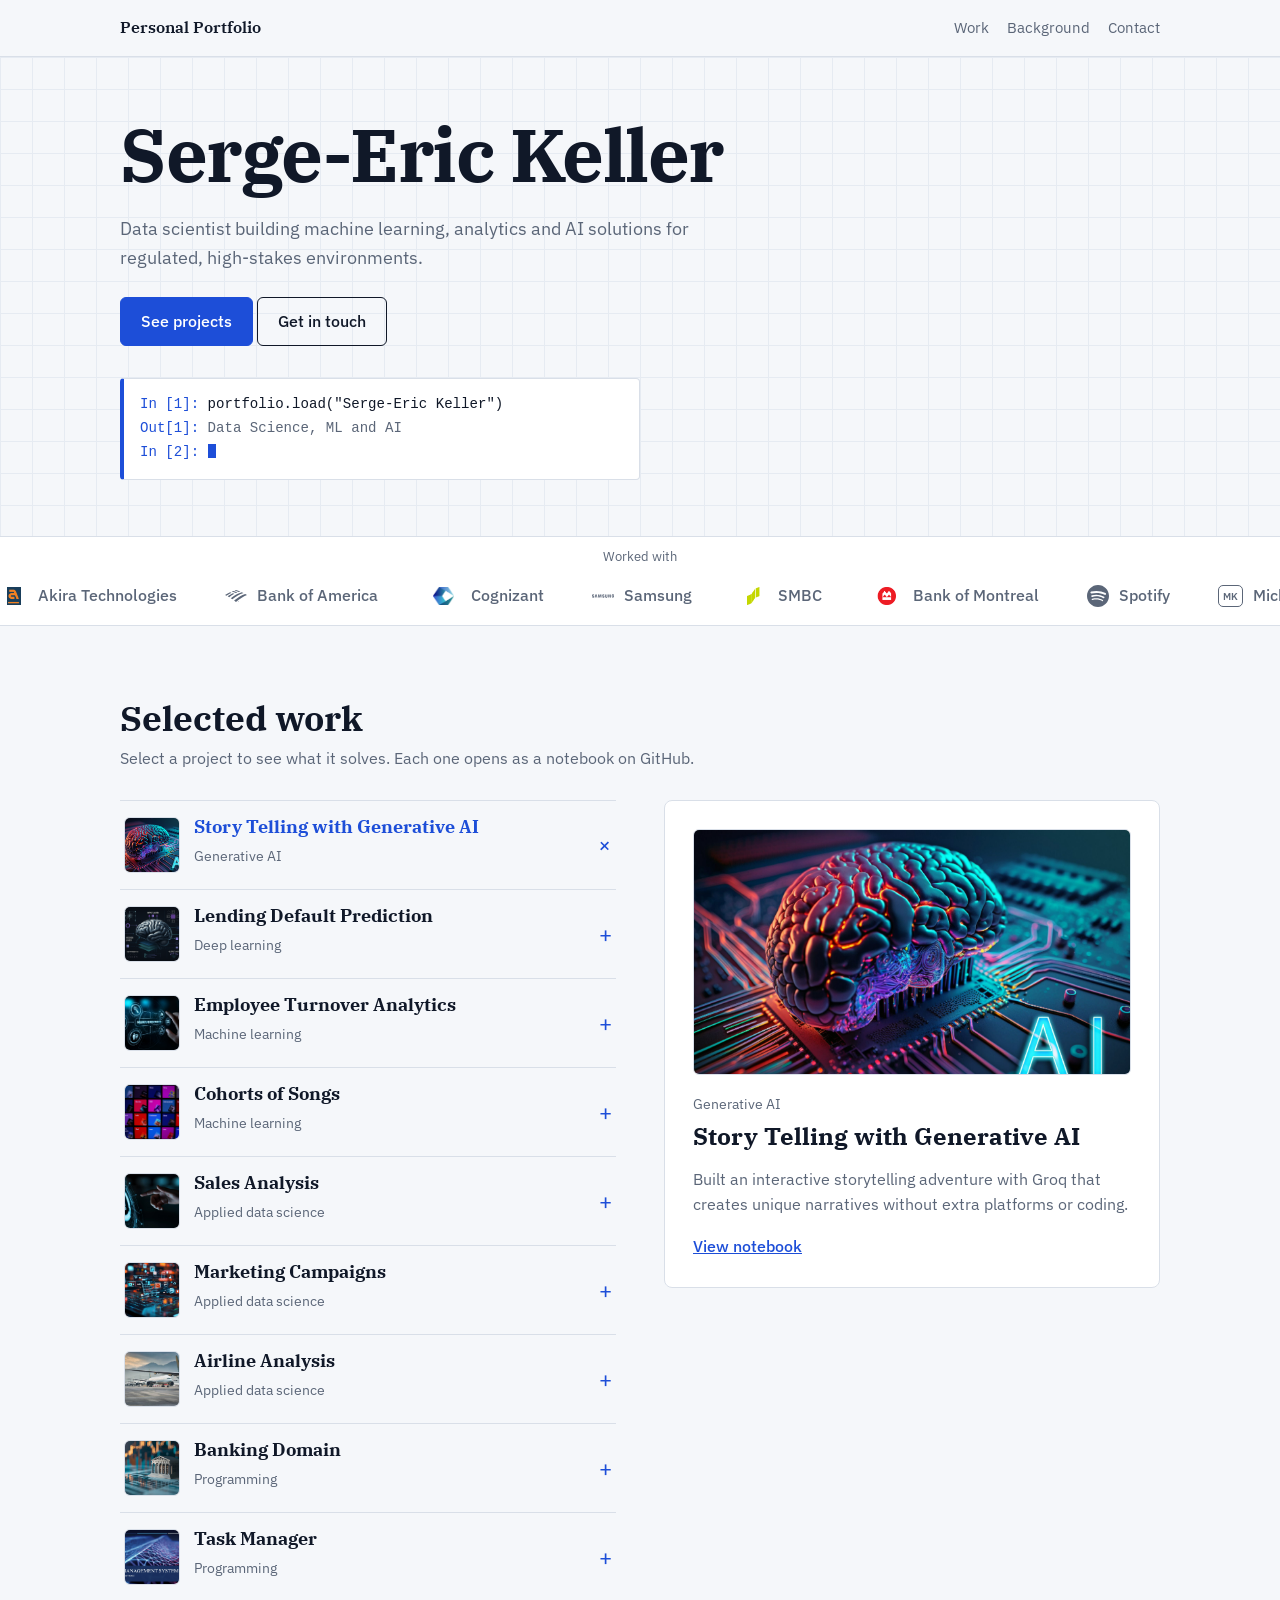
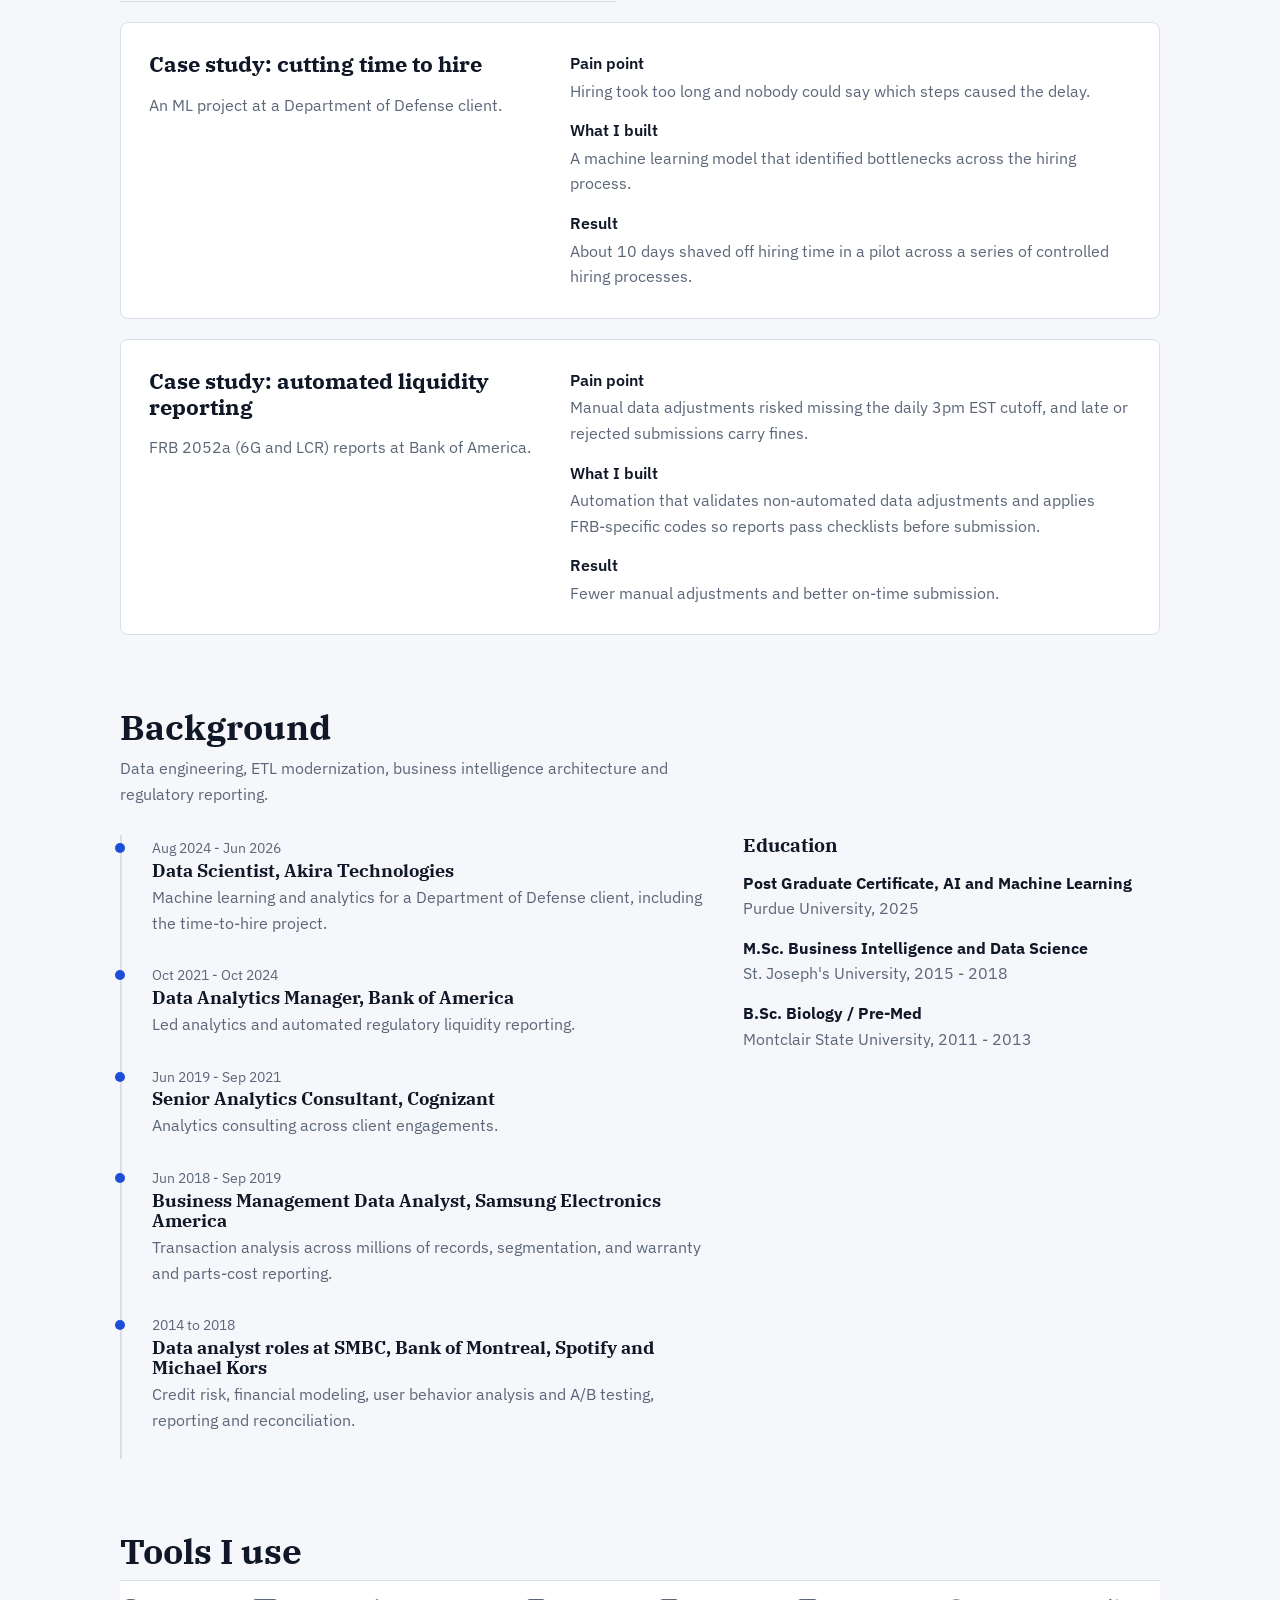
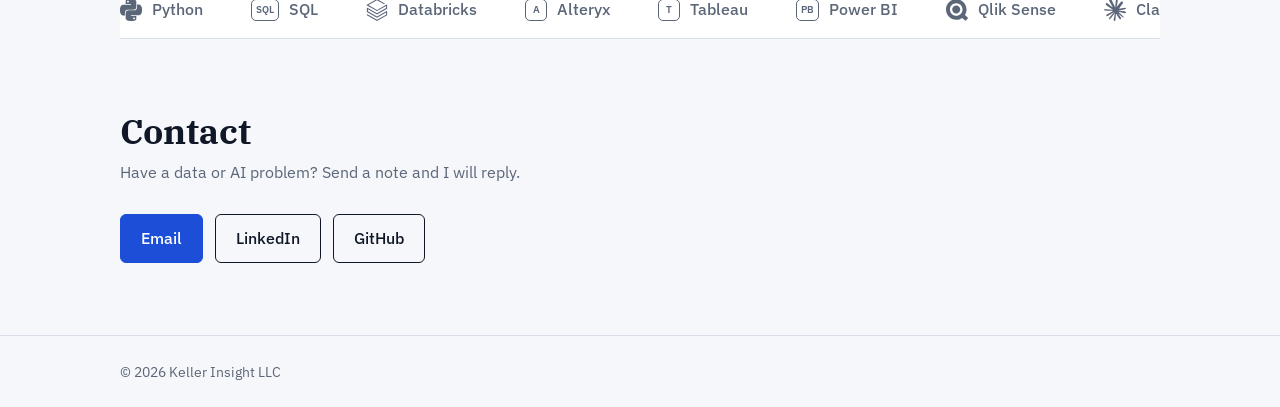
==== commit 3f78c107: "Change greeting from 'Hello World' to 'Goodbye World'" ====
--- a/index.html
+++ b/index.html
@@ -102,7 +102,7 @@
 <header class="hero"><div class="wrap">
 <div>
 <h1>Serge-Eric Keller</h1>
-<p>Data scientist building machine learning, analytics and AI solutions for regulated, high-stakes environments. Founder of Keller Insight.</p>
+<p>Data scientist building machine learning, analytics and AI solutions for regulated, high-stakes environments.</p>
 <a class="btn p" href="#work">See projects</a> <a class="btn" href="#contact">Get in touch</a>
 </div>
 <div class="cell" aria-hidden="true"><i>In [1]:</i> portfolio.load("Serge-Eric Keller")<br><span class="o"><i>Out[1]:</i> Data Science, ML and AI</span><br><i>In [2]:</i> <span class="cursor"></span></div>
@@ -146,8 +146,8 @@
 <div class="edu">
 <h3 style="margin-bottom:14px">Education</h3>
 <p><b>Post Graduate Certificate, AI and Machine Learning</b>Purdue University, 2025</p>
-<p><b>M.Sc. Business Intelligence and Data Science</b>St. Joseph's University, 2015-2018</p>
-<p><b>B.Sc. Biology / Pre-Med</b>Montclair State University, 2011-2013</p>
+<p><b>M.Sc. Business Intelligence and Data Science</b>St. Joseph's University, 2015 - 2018</p>
+<p><b>B.Sc. Biology / Pre-Med</b>Montclair State University, 2011 - 2013</p>
 </div>
 </div>
 </section>
@@ -162,7 +162,7 @@
 <p class="lede">Have a data or AI problem? Send a note and I will reply.</p>
 <div class="contact">
 <!-- <a class="btn p" href="mailto:info@kellerinsight.com">info@kellerinsight.com</a> -->
-<a class="btn p" href="mailto:sergeerickeller@gmail.com">sergeerickeller@gmail.com</a>
+<a class="btn p" href="mailto:sergeerickeller@gmail.com">Email</a>
 <a class="btn" href="https://www.linkedin.com/in/serge-eric-k-a11581169/">LinkedIn</a>
 <a class="btn" href="https://github.com/sergelafarge">GitHub</a>
 <!-- <a class="btn" href="https://kellerinsight.com">Keller Insight</a> -->
@@ -185,10 +185,10 @@
 ["Task Manager","Programming","Built a menu-driven app with registration, login and full task management, stored persistently in files.",G+"TaskManager/blob/main/Task%20Manager%20with%20User%20Authentication.ipynb","images/task%20manager2.jpg"]
 ];
 var T=[
-["Aug 2024 to Jun 2026","Data Scientist, Akira Technologies","Machine learning and analytics for a Department of Defense client, including the time-to-hire project."],
-["Oct 2021 to Oct 2024","Data Analytics Manager, Bank of America","Led analytics and automated regulatory liquidity reporting."],
-["Jun 2019 to Sep 2021","Senior Analytics Consultant, Cognizant","Analytics consulting across client engagements."],
-["Jun 2018 to Sep 2019","Business Management Data Analyst, Samsung Electronics America","Transaction analysis across millions of records, segmentation, and warranty and parts-cost reporting."],
+["Aug 2024 - Jun 2026","Data Scientist, Akira Technologies","Machine learning and analytics for a Department of Defense client, including the time-to-hire project."],
+["Oct 2021 - Oct 2024","Data Analytics Manager, Bank of America","Led analytics and automated regulatory liquidity reporting."],
+["Jun 2019 - Sep 2021","Senior Analytics Consultant, Cognizant","Analytics consulting across client engagements."],
+["Jun 2018 - Sep 2019","Business Management Data Analyst, Samsung Electronics America","Transaction analysis across millions of records, segmentation, and warranty and parts-cost reporting."],
 ["2014 to 2018","Data analyst roles at SMBC, Bank of Montreal, Spotify and Michael Kors","Credit risk, financial modeling, user behavior analysis and A/B testing, reporting and reconciliation."]
 ];
 var E=["Akira Technologies","Bank of America","Cognizant","Samsung","SMBC","Bank of Montreal","Spotify","Michael Kors"];
@@ -197,7 +197,7 @@
 var L={"Bank of America":"M15.194 7.57c.487-.163 1.047-.307 1.534-.451-1.408-.596-3.176-1.227-4.764-1.625-.253.073-1.01.271-1.534.434.541.162 2.328.577 4.764 1.642zm-8.896 6.785c.577.343 1.19.812 1.786 1.209 3.952-3.068 7.85-5.432 12.127-6.767-.596-.307-1.119-.578-1.787-.902-2.562.65-6.947 2.4-12.126 6.46zm-.758-6.46c-2.112.974-4.331 2.31-5.54 3.085.433.199.866.361 1.461.65 2.671-1.805 4.764-2.905 5.594-3.266-.595-.217-1.154-.361-1.515-.47zm8.066.234c-.686-.379-3.068-1.263-4.71-1.642-.487.18-1.173.451-1.642.65.595.162 2.815.758 4.71 1.714.487-.235 1.173-.523 1.642-.722zm-3.374 1.552c-.56-.27-1.173-.523-1.643-.74-1.425.704-3.284 1.769-5.63 3.447.505.27 1.047.595 1.624.92 1.805-1.335 3.627-2.598 5.649-3.627zm1.732 8.825c3.79-3.249 9.113-6.407 12.036-7.544a48.018 48.018 0 00-1.949-1.155c-3.771 1.246-8.174 4.007-12.108 7.129.667.505 1.371 1.028 2.02 1.57zm2.851-.235h-.108l-.18-.27h-.109v.27h-.072v-.596h.27c.055 0 .109 0 .145.036.054.019.072.073.072.127 0 .108-.09.162-.198.162zm-.289-.343c.09 0 .199.018.199-.09 0-.072-.072-.09-.144-.09h-.163v.18zm-.523.036c0-.289.235-.523.541-.523.307 0 .542.234.542.523a.543.543 0 01-.542.542.532.532 0 01-.54-.542m.107 0c0 .235.199.433.451.433a.424.424 0 100-.848c-.27 0-.45.199-.45.415","Samsung":"M19.8166 10.2808l.0459 2.6934h-.023l-.7793-2.6934h-1.2837v3.3925h.8481l-.0458-2.785h.023l.8366 2.785h1.2264v-3.3925zm-16.149 0l-.6418 3.427h.9284l.4699-3.1175h.0229l.4585 3.1174h.9169l-.6304-3.4269zm5.1805 0l-.424 2.6132h-.023l-.424-2.6132H6.5788l-.0688 3.427h.8596l.023-3.0832h.0114l.573 3.0831h.8711l.5731-3.083h.023l.0228 3.083h.8596l-.0802-3.4269zm-7.2664 2.4527c.0343.0802.0229.1949.0114.2522-.0229.1146-.1031.2292-.3324.2292-.2177 0-.3438-.126-.3438-.3095v-.3323H0v.2636c0 .7679.6074.9971 1.2493.9971.6189 0 1.1346-.2178 1.2149-.7794.0458-.298.0114-.4928 0-.5616-.1605-.722-1.467-.9283-1.5588-1.3295-.0114-.0688-.0114-.1375 0-.1834.023-.1146.1032-.2292.3095-.2292.2063 0 .321.126.321.3095v.2063h.8595v-.2407c0-.745-.6762-.8596-1.1576-.8596-.6074 0-1.1117.2063-1.2034.7564-.023.149-.0344.2866.0114.4585.1376.7106 1.364.9169 1.5358 1.3524m11.152 0c.0343.0803.0228.1834.0114.2522-.023.1146-.1032.2292-.3324.2292-.2178 0-.3438-.126-.3438-.3095v-.3323h-.917v.2636c0 .7564.596.9857 1.2379.9857.6189 0 1.1232-.2063 1.2034-.7794.0459-.298.0115-.4814 0-.5616-.1375-.7106-1.4327-.9284-1.5243-1.318-.0115-.0688-.0115-.1376 0-.1835.0229-.1146.1031-.2292.3094-.2292.1948 0 .321.126.321.3095v.2063h.848v-.2407c0-.745-.6647-.8596-1.146-.8596-.6075 0-1.1004.1948-1.192.7564-.023.149-.023.2866.0114.4585.1376.7106 1.341.9054 1.513 1.3524m2.8882.4585c.2407 0 .3094-.1605.3323-.2522.0115-.0343.0115-.0917.0115-.126v-2.533h.871v2.4642c0 .0688 0 .1948-.0114.2292-.0573.6419-.5616.8482-1.192.8482-.6303 0-1.1346-.2063-1.192-.8482 0-.0344-.0114-.1604-.0114-.2292v-2.4642h.871v2.533c0 .0458 0 .0916.0115.126 0 .0917.0688.2522.3095.2522m7.1518-.0344c.2522 0 .3324-.1605.3553-.2522.0115-.0343.0115-.0917.0115-.126v-.4929h-.3553v-.5043H24v.917c0 .0687 0 .1145-.0115.2292-.0573.6303-.596.8481-1.2034.8481-.6075 0-1.1461-.2178-1.2034-.8481-.0115-.1147-.0115-.1605-.0115-.2293v-1.444c0-.0574.0115-.172.0115-.2293.0802-.6419.596-.8482 1.2034-.8482s1.1347.2063 1.2034.8482c.0115.1031.0115.2292.0115.2292v.1146h-.8596v-.1948s0-.0803-.0115-.1261c-.0114-.0802-.0802-.2521-.3438-.2521-.2521 0-.321.1604-.3438.2521-.0115.0458-.0115.1032-.0115.1605v1.5702c0 .0458 0 .0916.0115.126 0 .0917.0917.2522.3323.2522","Spotify":"M12 0C5.4 0 0 5.4 0 12s5.4 12 12 12 12-5.4 12-12S18.66 0 12 0zm5.521 17.34c-.24.359-.66.48-1.021.24-2.82-1.74-6.36-2.101-10.561-1.141-.418.122-.779-.179-.899-.539-.12-.421.18-.78.54-.9 4.56-1.021 8.52-.6 11.64 1.32.42.18.479.659.301 1.02zm1.44-3.3c-.301.42-.841.6-1.262.3-3.239-1.98-8.159-2.58-11.939-1.38-.479.12-1.02-.12-1.14-.6-.12-.48.12-1.021.6-1.141C9.6 9.9 15 10.561 18.72 12.84c.361.181.54.78.241 1.2zm.12-3.36C15.24 8.4 8.82 8.16 5.16 9.301c-.6.179-1.2-.181-1.38-.721-.18-.601.18-1.2.72-1.381 4.26-1.26 11.28-1.02 15.721 1.621.539.3.719 1.02.419 1.56-.299.421-1.02.599-1.559.3z","Python":"M14.25.18l.9.2.73.26.59.3.45.32.34.34.25.34.16.33.1.3.04.26.02.2-.01.13V8.5l-.05.63-.13.55-.21.46-.26.38-.3.31-.33.25-.35.19-.35.14-.33.1-.3.07-.26.04-.21.02H8.77l-.69.05-.59.14-.5.22-.41.27-.33.32-.27.35-.2.36-.15.37-.1.35-.07.32-.04.27-.02.21v3.06H3.17l-.21-.03-.28-.07-.32-.12-.35-.18-.36-.26-.36-.36-.35-.46-.32-.59-.28-.73-.21-.88-.14-1.05-.05-1.23.06-1.22.16-1.04.24-.87.32-.71.36-.57.4-.44.42-.33.42-.24.4-.16.36-.1.32-.05.24-.01h.16l.06.01h8.16v-.83H6.18l-.01-2.75-.02-.37.05-.34.11-.31.17-.28.25-.26.31-.23.38-.2.44-.18.51-.15.58-.12.64-.1.71-.06.77-.04.84-.02 1.27.05zm-6.3 1.98l-.23.33-.08.41.08.41.23.34.33.22.41.09.41-.09.33-.22.23-.34.08-.41-.08-.41-.23-.33-.33-.22-.41-.09-.41.09zm13.09 3.95l.28.06.32.12.35.18.36.27.36.35.35.47.32.59.28.73.21.88.14 1.04.05 1.23-.06 1.23-.16 1.04-.24.86-.32.71-.36.57-.4.45-.42.33-.42.24-.4.16-.36.09-.32.05-.24.02-.16-.01h-8.22v.82h5.84l.01 2.76.02.36-.05.34-.11.31-.17.29-.25.25-.31.24-.38.2-.44.17-.51.15-.58.13-.64.09-.71.07-.77.04-.84.01-1.27-.04-1.07-.14-.9-.2-.73-.25-.59-.3-.45-.33-.34-.34-.25-.34-.16-.33-.1-.3-.04-.25-.02-.2.01-.13v-5.34l.05-.64.13-.54.21-.46.26-.38.3-.32.33-.24.35-.2.35-.14.33-.1.3-.06.26-.04.21-.02.13-.01h5.84l.69-.05.59-.14.5-.21.41-.28.33-.32.27-.35.2-.36.15-.36.1-.35.07-.32.04-.28.02-.21V6.07h2.09l.14.01zm-6.47 14.25l-.23.33-.08.41.08.41.23.33.33.23.41.08.41-.08.33-.23.23-.33.08-.41-.08-.41-.23-.33-.33-.23-.41-.08-.41.08z","Databricks":"M.95 14.184L12 20.403l9.919-5.55v2.21L12 22.662l-10.484-5.96-.565.308v.77L12 24l11.05-6.218v-4.317l-.515-.309L12 19.118l-9.867-5.653v-2.21L12 16.805l11.05-6.218V6.32l-.515-.308L12 11.974 2.647 6.681 12 1.388l7.76 4.368.668-.411v-.566L12 0 .95 6.27v.72L12 13.207l9.919-5.55v2.26L12 15.52 1.516 9.56l-.565.308Z","Claude":"m4.7144 15.9555 4.7174-2.6471.079-.2307-.079-.1275h-.2307l-.7893-.0486-2.6956-.0729-2.3375-.0971-2.2646-.1214-.5707-.1215-.5343-.7042.0546-.3522.4797-.3218.686.0608 1.5179.1032 2.2767.1578 1.6514.0972 2.4468.255h.3886l.0546-.1579-.1336-.0971-.1032-.0972L6.973 9.8356l-2.55-1.6879-1.3356-.9714-.7225-.4918-.3643-.4614-.1578-1.0078.6557-.7225.8803.0607.2246.0607.8925.686 1.9064 1.4754 2.4893 1.8336.3643.3035.1457-.1032.0182-.0728-.164-.2733-1.3539-2.4467-1.445-2.4893-.6435-1.032-.17-.6194c-.0607-.255-.1032-.4674-.1032-.7285L6.287.1335 6.6997 0l.9957.1336.419.3642.6192 1.4147 1.0018 2.2282 1.5543 3.0296.4553.8985.2429.8318.091.255h.1579v-.1457l.1275-1.706.2368-2.0947.2307-2.6957.0789-.7589.3764-.9107.7468-.4918.5828.2793.4797.686-.0668.4433-.2853 1.8517-.5586 2.9021-.3643 1.9429h.2125l.2429-.2429.9835-1.3053 1.6514-2.0643.7286-.8196.85-.9046.5464-.4311h1.0321l.759 1.1293-.34 1.1657-1.0625 1.3478-.8804 1.1414-1.2628 1.7-.7893 1.36.0729.1093.1882-.0183 2.8535-.607 1.5421-.2794 1.8396-.3157.8318.3886.091.3946-.3278.8075-1.967.4857-2.3072.4614-3.4364.8136-.0425.0304.0486.0607 1.5482.1457.6618.0364h1.621l3.0175.2247.7892.522.4736.6376-.079.4857-1.2142.6193-1.6393-.3886-3.825-.9107-1.3113-.3279h-.1822v.1093l1.0929 1.0686 2.0035 1.8092 2.5075 2.3314.1275.5768-.3218.4554-.34-.0486-2.2039-1.6575-.85-.7468-1.9246-1.621h-.1275v.17l.4432.6496 2.3436 3.5214.1214 1.0807-.17.3521-.6071.2125-.6679-.1214-1.3721-1.9246L14.38 17.959l-1.1414-1.9428-.1397.079-.674 7.2552-.3156.3703-.7286.2793-.6071-.4614-.3218-.7468.3218-1.4753.3886-1.9246.3157-1.53.2853-1.9004.17-.6314-.0121-.0425-.1397.0182-1.4328 1.9672-2.1796 2.9446-1.7243 1.8456-.4128.164-.7164-.3704.0667-.6618.4008-.5889 2.386-3.0357 1.4389-1.882.929-1.0868-.0062-.1579h-.0546l-6.3385 4.1164-1.1293.1457-.4857-.4554.0608-.7467.2307-.2429 1.9064-1.3114Z","Gemini":"M11.04 19.32Q12 21.51 12 24q0-2.49.93-4.68.96-2.19 2.58-3.81t3.81-2.55Q21.51 12 24 12q-2.49 0-4.68-.93a12.3 12.3 0 0 1-3.81-2.58 12.3 12.3 0 0 1-2.58-3.81Q12 2.49 12 0q0 2.49-.96 4.68-.93 2.19-2.55 3.81a12.3 12.3 0 0 1-3.81 2.58Q2.49 12 0 12q2.49 0 4.68.96 2.19.93 3.81 2.55t2.55 3.81","Google Colab":"M16.9414 4.9757a7.033 7.033 0 0 0-4.9308 2.0646 7.033 7.033 0 0 0-.1232 9.8068l2.395-2.395a3.6455 3.6455 0 0 1 5.1497-5.1478l2.397-2.3989a7.033 7.033 0 0 0-4.8877-1.9297zM7.07 4.9855a7.033 7.033 0 0 0-4.8878 1.9316l2.3911 2.3911a3.6434 3.6434 0 0 1 5.0227.1271l1.7341-2.9737-.0997-.0802A7.033 7.033 0 0 0 7.07 4.9855zm15.0093 2.1721l-2.3892 2.3911a3.6455 3.6455 0 0 1-5.1497 5.1497l-2.4067 2.4068a7.0362 7.0362 0 0 0 9.9456-9.9476zM1.932 7.1674a7.033 7.033 0 0 0-.002 9.6816l2.397-2.397a3.6434 3.6434 0 0 1-.004-4.8916zm7.664 7.4235c-1.38 1.3816-3.5863 1.411-5.0168.1134l-2.397 2.395c2.4693 2.3328 6.263 2.5753 9.0072.5455l.1368-.1115z","GitHub":"M12 .297c-6.63 0-12 5.373-12 12 0 5.303 3.438 9.8 8.205 11.385.6.113.82-.258.82-.577 0-.285-.01-1.04-.015-2.04-3.338.724-4.042-1.61-4.042-1.61C4.422 18.07 3.633 17.7 3.633 17.7c-1.087-.744.084-.729.084-.729 1.205.084 1.838 1.236 1.838 1.236 1.07 1.835 2.809 1.305 3.495.998.108-.776.417-1.305.76-1.605-2.665-.3-5.466-1.332-5.466-5.93 0-1.31.465-2.38 1.235-3.22-.135-.303-.54-1.523.105-3.176 0 0 1.005-.322 3.3 1.23.96-.267 1.98-.399 3-.405 1.02.006 2.04.138 3 .405 2.28-1.552 3.285-1.23 3.285-1.23.645 1.653.24 2.873.12 3.176.765.84 1.23 1.91 1.23 3.22 0 4.61-2.805 5.625-5.475 5.92.42.36.81 1.096.81 2.22 0 1.606-.015 2.896-.015 3.286 0 .315.21.69.825.57C20.565 22.092 24 17.592 24 12.297c0-6.627-5.373-12-12-12","Jira":"M11.571 11.513H0a5.218 5.218 0 0 0 5.232 5.215h2.13v2.057A5.215 5.215 0 0 0 12.575 24V12.518a1.005 1.005 0 0 0-1.005-1.005zm5.723-5.756H5.736a5.215 5.215 0 0 0 5.215 5.214h2.129v2.058a5.218 5.218 0 0 0 5.215 5.214V6.758a1.001 1.001 0 0 0-1.001-1.001zM23.013 0H11.455a5.215 5.215 0 0 0 5.215 5.215h2.129v2.057A5.215 5.215 0 0 0 24 12.483V1.005A1.001 1.001 0 0 0 23.013 0Z","Confluence":"M.87 18.257c-.248.382-.53.875-.763 1.245a.764.764 0 0 0 .255 1.04l4.965 3.054a.764.764 0 0 0 1.058-.26c.199-.332.454-.763.733-1.221 1.967-3.247 3.945-2.853 7.508-1.146l4.957 2.337a.764.764 0 0 0 1.028-.382l2.364-5.346a.764.764 0 0 0-.382-1 599.851 599.851 0 0 1-4.965-2.361C10.911 10.97 5.224 11.185.87 18.257zM23.131 5.743c.249-.405.531-.875.764-1.25a.764.764 0 0 0-.256-1.034L18.675.404a.764.764 0 0 0-1.058.26c-.195.335-.451.763-.734 1.225-1.966 3.246-3.945 2.85-7.508 1.146L4.437.694a.764.764 0 0 0-1.027.382L1.046 6.422a.764.764 0 0 0 .382 1c1.039.49 3.105 1.467 4.965 2.361 6.698 3.246 12.392 3.029 16.738-4.04z","Qlik Sense":"m23.7515 20.1367-3.13-2.6326c1.0862-1.7307 1.7303-3.7745 1.7303-5.9655 0-6.1684-5.008-11.1764-11.176-11.1764S0 5.3702 0 11.5386c0 6.168 5.008 11.176 11.1759 11.176 2.3934 0 4.6216-.7552 6.4443-2.0438l3.3324 2.7988s.4974.4236.921-.0738l1.9884-2.3568c-.0186 0 .3864-.4968-.1105-.9023zm-5.7078-8.598c0 3.7926-3.0747 6.8672-6.8678 6.8672-3.7926 0-6.8678-3.0746-6.8678-6.8673 0-3.793 3.0752-6.8678 6.8678-6.8678 3.7931 0 6.8678 3.0747 6.8678 6.8678zm-11.287 0c0-2.4304 1.9702-4.4006 4.4006-4.4006 2.4303 0 4.4005 1.9702 4.4005 4.4005 0 2.4304-1.9702 4.4006-4.4005 4.4006-2.4304 0-4.4005-1.9702-4.4005-4.4006z","Kubernetes":"M10.204 14.35l.007.01-.999 2.413a5.171 5.171 0 0 1-2.075-2.597l2.578-.437.004.005a.44.44 0 0 1 .484.606zm-.833-2.129a.44.44 0 0 0 .173-.756l.002-.011L7.585 9.7a5.143 5.143 0 0 0-.73 3.255l2.514-.725.002-.009zm1.145-1.98a.44.44 0 0 0 .699-.337l.01-.005.15-2.62a5.144 5.144 0 0 0-3.01 1.442l2.147 1.523.004-.002zm.76 2.75l.723.349.722-.347.18-.78-.5-.623h-.804l-.5.623.179.779zm1.5-3.095a.44.44 0 0 0 .7.336l.008.003 2.134-1.513a5.188 5.188 0 0 0-2.992-1.442l.148 2.615.002.001zm10.876 5.97l-5.773 7.181a1.6 1.6 0 0 1-1.248.594l-9.261.003a1.6 1.6 0 0 1-1.247-.596l-5.776-7.18a1.583 1.583 0 0 1-.307-1.34L2.1 5.573c.108-.47.425-.864.863-1.073L11.305.513a1.606 1.606 0 0 1 1.385 0l8.345 3.985c.438.209.755.604.863 1.073l2.062 8.955c.108.47-.005.963-.308 1.34zm-3.289-2.057c-.042-.01-.103-.026-.145-.034-.174-.033-.315-.025-.479-.038-.35-.037-.638-.067-.895-.148-.105-.04-.18-.165-.216-.216l-.201-.059a6.45 6.45 0 0 0-.105-2.332 6.465 6.465 0 0 0-.936-2.163c.052-.047.15-.133.177-.159.008-.09.001-.183.094-.282.197-.185.444-.338.743-.522.142-.084.273-.137.415-.242.032-.024.076-.062.11-.089.24-.191.295-.52.123-.736-.172-.216-.506-.236-.745-.045-.034.027-.08.062-.111.088-.134.116-.217.23-.33.35-.246.25-.45.458-.673.609-.097.056-.239.037-.303.033l-.19.135a6.545 6.545 0 0 0-4.146-2.003l-.012-.223c-.065-.062-.143-.115-.163-.25-.022-.268.015-.557.057-.905.023-.163.061-.298.068-.475.001-.04-.001-.099-.001-.142 0-.306-.224-.555-.5-.555-.275 0-.499.249-.499.555l.001.014c0 .041-.002.092 0 .128.006.177.044.312.067.475.042.348.078.637.056.906a.545.545 0 0 1-.162.258l-.012.211a6.424 6.424 0 0 0-4.166 2.003 8.373 8.373 0 0 1-.18-.128c-.09.012-.18.04-.297-.029-.223-.15-.427-.358-.673-.608-.113-.12-.195-.234-.329-.349-.03-.026-.077-.062-.111-.088a.594.594 0 0 0-.348-.132.481.481 0 0 0-.398.176c-.172.216-.117.546.123.737l.007.005.104.083c.142.105.272.159.414.242.299.185.546.338.743.522.076.082.09.226.1.288l.16.143a6.462 6.462 0 0 0-1.02 4.506l-.208.06c-.055.072-.133.184-.215.217-.257.081-.546.11-.895.147-.164.014-.305.006-.48.039-.037.007-.09.02-.133.03l-.004.002-.007.002c-.295.071-.484.342-.423.608.061.267.349.429.645.365l.007-.001.01-.003.129-.029c.17-.046.294-.113.448-.172.33-.118.604-.217.87-.256.112-.009.23.069.288.101l.217-.037a6.5 6.5 0 0 0 2.88 3.596l-.09.218c.033.084.069.199.044.282-.097.252-.263.517-.452.813-.091.136-.185.242-.268.399-.02.037-.045.095-.064.134-.128.275-.034.591.213.71.248.12.556-.007.69-.282v-.002c.02-.039.046-.09.062-.127.07-.162.094-.301.144-.458.132-.332.205-.68.387-.897.05-.06.13-.082.215-.105l.113-.205a6.453 6.453 0 0 0 4.609.012l.106.192c.086.028.18.042.256.155.136.232.229.507.342.84.05.156.074.295.145.457.016.037.043.09.062.129.133.276.442.402.69.282.247-.118.341-.435.213-.71-.02-.039-.045-.096-.065-.134-.083-.156-.177-.261-.268-.398-.19-.296-.346-.541-.443-.793-.04-.13.007-.21.038-.294-.018-.022-.059-.144-.083-.202a6.499 6.499 0 0 0 2.88-3.622c.064.01.176.03.213.038.075-.05.144-.114.28-.104.266.039.54.138.87.256.154.06.277.128.448.173.036.01.088.019.13.028l.009.003.007.001c.297.064.584-.098.645-.365.06-.266-.128-.537-.423-.608zM16.4 9.701l-1.95 1.746v.005a.44.44 0 0 0 .173.757l.003.01 2.526.728a5.199 5.199 0 0 0-.108-1.674A5.208 5.208 0 0 0 16.4 9.7zm-4.013 5.325a.437.437 0 0 0-.404-.232.44.44 0 0 0-.372.233h-.002l-1.268 2.292a5.164 5.164 0 0 0 3.326.003l-1.27-2.296h-.01zm1.888-1.293a.44.44 0 0 0-.27.036.44.44 0 0 0-.214.572l-.003.004 1.01 2.438a5.15 5.15 0 0 0 2.081-2.615l-2.6-.44-.004.005z","Docker":"M13.983 11.078h2.119a.186.186 0 00.186-.185V9.006a.186.186 0 00-.186-.186h-2.119a.185.185 0 00-.185.185v1.888c0 .102.083.185.185.185m-2.954-5.43h2.118a.186.186 0 00.186-.186V3.574a.186.186 0 00-.186-.185h-2.118a.185.185 0 00-.185.185v1.888c0 .102.082.185.185.185m0 2.716h2.118a.187.187 0 00.186-.186V6.29a.186.186 0 00-.186-.185h-2.118a.185.185 0 00-.185.185v1.887c0 .102.082.185.185.186m-2.93 0h2.12a.186.186 0 00.184-.186V6.29a.185.185 0 00-.185-.185H8.1a.185.185 0 00-.185.185v1.887c0 .102.083.185.185.186m-2.964 0h2.119a.186.186 0 00.185-.186V6.29a.185.185 0 00-.185-.185H5.136a.186.186 0 00-.186.185v1.887c0 .102.084.185.186.186m5.893 2.715h2.118a.186.186 0 00.186-.185V9.006a.186.186 0 00-.186-.186h-2.118a.185.185 0 00-.185.185v1.888c0 .102.082.185.185.185m-2.93 0h2.12a.185.185 0 00.184-.185V9.006a.185.185 0 00-.184-.186h-2.12a.185.185 0 00-.184.185v1.888c0 .102.083.185.185.185m-2.964 0h2.119a.185.185 0 00.185-.185V9.006a.185.185 0 00-.184-.186h-2.12a.186.186 0 00-.186.186v1.887c0 .102.084.185.186.185m-2.92 0h2.12a.185.185 0 00.184-.185V9.006a.185.185 0 00-.184-.186h-2.12a.185.185 0 00-.184.185v1.888c0 .102.082.185.185.185M23.763 9.89c-.065-.051-.672-.51-1.954-.51-.338.001-.676.03-1.01.087-.248-1.7-1.653-2.53-1.716-2.566l-.344-.199-.226.327c-.284.438-.49.922-.612 1.43-.23.97-.09 1.882.403 2.661-.595.332-1.55.413-1.744.42H.751a.751.751 0 00-.75.748 11.376 11.376 0 00.692 4.062c.545 1.428 1.355 2.48 2.41 3.124 1.18.723 3.1 1.137 5.275 1.137.983.003 1.963-.086 2.93-.266a12.248 12.248 0 003.823-1.389c.98-.567 1.86-1.288 2.61-2.136 1.252-1.418 1.998-2.997 2.553-4.4h.221c1.372 0 2.215-.549 2.68-1.009.309-.293.55-.65.707-1.046l.098-.288Z","Jenkins":"M2.872 24h-.975a3.866 3.866 0 01-.07-.197c-.215-.666-.594-1.49-.692-2.154-.146-.984.78-1.039 1.374-1.465.915-.66 1.635-1.025 2.627-1.62.295-.179 1.182-.624 1.281-.829.201-.408-.345-.982-.49-1.3-.225-.507-.345-.937-.376-1.435-.824-.13-1.455-.627-1.844-1.185-.63-.925-1.066-2.635-.525-3.936.045-.103.254-.305.285-.463.06-.308-.105-.72-.12-1.048-.06-1.692.284-3.15 1.425-3.66.463-1.84 2.113-2.453 3.673-3.367.58-.342 1.224-.562 1.89-.807 2.372-.877 6.027-.712 7.994.783.836.633 2.176 1.97 2.656 2.939 1.262 2.555 1.17 6.825.287 9.934-.12.421-.29 1.032-.533 1.533-.168.35-.689 1.05-.625 1.36.064.314 1.19 1.17 1.432 1.395.434.422 1.26.975 1.324 1.5.07.557-.248 1.336-.41 1.875-.217.721-.436 1.441-.654 2.131H2.87zm11.104-3.54c-.545-.3-1.361-.622-2.065-.757-.87-.164-.78 1.188-.75 1.994.03.643.36 1.316.51 1.744.076.197.09.41.256.449.3.068 1.29-.326 1.575-.479.6-.328 1.064-.844 1.574-1.189.016-.17.016-.34.03-.508a2.648 2.648 0 00-1.095-.277c.314-.15.75-.15 1.035-.332l.016-.193c-.496-.03-.69-.254-1.021-.436zm7.454 2.935a17.78 17.78 0 00.465-1.752c.06-.287.215-.918.178-1.176-.059-.459-.684-.799-1.004-1.086-.584-.525-.95-.975-1.56-1.469-.249.375-.78.615-.983.914 1.447-.689 1.71 2.625 1.141 3.69.09.329.391.45.514.735l-.086.166h1.29c.013 0 .03 0 .044.014zm-6.634-.012c-.05-.074-.1-.135-.15-.209l-.301.195h.45zm2.77 0c.008-.209.018-.404.03-.598-.53.029-.825-.48-1.196-.527-.324-.045-.6.361-1.02.195-.095.105-.183.227-.284.316.154.18.295.375.424.584h.815c.014-.164.135-.285.3-.285.165 0 .284.121.284.27h.66zm2.116 0c-.314-.479-.947-.898-1.68-.555l-.03.541h1.71zm-8.51 0l-.104-.344c-.225-.72-.36-1.26-.405-1.68-.914-.436-1.875-.87-2.654-1.426-.15-.105-1.109-1.35-1.23-1.305-1.739.676-3.359 1.86-4.814 2.984.256.557.48 1.141.69 1.74h8.505zm8.265-2.113c-.029-.512-.164-1.56-.48-1.74-.66-.39-1.846.78-2.34.943.045.15.135.271.15.48.285-.074.645-.029.898.092-.299.03-.629.03-.824.164-.074.195.016.48-.029.764.69.197 1.5.303 2.385.332.164-.227.225-.645.211-1.082zm-4.08-.36c-.044.375.046.51.12.943 1.26.391 1.034-1.74-.135-.959zM8.76 19.5c-.45.457 1.27 1.082 1.814 1.115 0-.29.165-.564.135-.77-.65-.118-1.502-.042-1.945-.347zm5.565.215c0 .043-.061.03-.068.064.58.451 1.014.545 1.802.51.354-.262.67-.563 1.043-.807-.855.074-1.931.607-2.774.23zm3.42-17.726c-1.606-.906-4.35-1.591-6.076-.731-1.38.692-3.27 1.84-3.899 3.292.6 1.402-.166 2.686-.226 4.109-.018.757.36 1.42.391 2.242-.2.338-.825.38-1.26.356-.146-.729-.4-1.549-1.155-1.63-1.064-.116-1.845.764-1.89 1.683-.06 1.08.833 2.864 2.085 2.745.488-.046.608-.54 1.139-.54.285.57-.445.75-.523 1.154-.016.105.06.511.104.705.233.944.744 2.16 1.245 2.88.635.9 1.884 1.051 3.229 1.141.24-.525 1.125-.48 1.706-.346-.691-.27-1.336-.945-1.875-1.529-.615-.676-1.23-1.41-1.261-2.28 1.155 1.604 2.1 3 4.2 3.704 1.59.525 3.45-.254 4.664-1.109.51-.359.811-.93 1.17-1.439 1.35-1.936 1.98-4.71 1.846-7.394-.06-1.111-.06-2.221-.436-2.955-.389-.781-1.695-1.471-2.475-.781-.15-.764.63-1.23 1.545-.96-.66-.854-1.336-1.858-2.266-2.384zM13.58 14.896c.615 1.544 2.724 1.363 4.505 1.323-.084.194-.256.435-.465.515-.57.232-2.145.408-2.937-.012-.506-.27-.824-.873-1.102-1.227-.137-.172-.795-.608-.012-.609zm.164-.87c.893.464 2.52.517 3.731.48.066.267.066.593.068.913-1.55.08-3.386-.304-3.794-1.395h-.005zm6.675-.586c-.473.9-1.145 1.897-2.539 1.928-.023-.284-.045-.735 0-.904 1.064-.103 1.727-.646 2.543-1.017zm-.649-.667c-1.02.66-2.154 1.375-3.824 1.21-.351-.31-.485-1-.14-1.458.181.313.06.885.57.97.944.165 2.038-.579 2.73-.84.42-.713-.046-.976-.42-1.433-.782-.93-1.83-2.1-1.802-3.51.314-.224.346.346.391.45.404.96 1.424 2.175 2.174 3 .18.21.48.39.51.524.092.39-.254.854-.209 1.11zm-13.439-.675c-.314-.184-.393-.99-.768-1.01-.535-.03-.438 1.05-.436 1.68-.37-.33-.435-1.365-.164-1.89-.308-.15-.445.164-.618.284.22-1.59 2.34-.734 1.99.96zM4.713 5.995c-.685.756-.54 2.174-.459 3.188 1.244-.785 2.898.06 2.883 1.394.595-.016.223-.744.115-1.215-.353-1.528.592-3.187.041-4.59-1.064.084-1.939.52-2.578 1.215zm9.12 1.113c.307.562.404 1.148.84 1.57.195.19.574.424.387.95-.045.121-.365.391-.551.45-.674.195-2.254.03-1.721-.81.563.015 1.314.36 1.732-.045-.314-.524-.885-1.53-.674-2.13zm6.198-.013h.068c.33.668.6 1.375 1.004 1.965-.27.628-2.053 1.19-2.023.057.39-.17 1.05-.035 1.395-.25-.193-.556-.48-1.006-.434-1.771zm-6.927-1.617c-1.422-.33-2.131.592-2.56 1.553-.384-.094-.231-.615-.135-.883.255-.701 1.28-1.633 2.119-1.506.359.057.848.386.576.834zM9.642 1.593c-1.56.44-3.56 1.574-4.2 2.974.495-.07.84-.321 1.33-.351.186-.016.428.074.641.015.424-.104.78-1.065 1.102-1.41.31-.345.685-.496.94-.81.167-.09.409-.074.42-.33-.073-.075-.15-.135-.232-.105v.017z"};
 var M={"Akira Technologies":"AT","Cognizant":"C","SMBC":"S","Bank of Montreal":"B","Michael Kors":"MK","SQL":"SQL","Alteryx":"A","Tableau":"T","Power BI":"PB","Groq":"G","VS Code":"VS","Excel":"X"};
 var IM={"Akira Technologies":"akira.png","Cognizant":"cognizant.png","SMBC":"smbc.png","Bank of Montreal":"bmo.png","Michael Kors":"michael-kors.png"};
-function co(n){var i=IM[n]?'<img src="images/logos/'+IM[n]+'?v=3" alt="" onerror="this.outerHTML=\'<span class=&quot;mono&quot;>'+(M[n]||'')+'</span>\'">':L[n]?'<svg viewBox="0 0 24 24" aria-hidden="true"><path d="'+L[n]+'"/></svg>':M[n]?'<span class="mono" aria-hidden="true">'+M[n]+'</span>':'';return'<span class="co">'+i+n+'</span>'}
+function co(n){var i=IM[n]?'<img src="images/'+IM[n]+'?v=3" alt="" onerror="this.outerHTML=\'<span class=&quot;mono&quot;>'+(M[n]||'')+'</span>\'">':L[n]?'<svg viewBox="0 0 24 24" aria-hidden="true"><path d="'+L[n]+'"/></svg>':M[n]?'<span class="mono" aria-hidden="true">'+M[n]+'</span>':'';return'<span class="co">'+i+n+'</span>'}
 function loop(a){return a.concat(a).map(co).join("")}
 $("employers").innerHTML=loop(E);
 $("chips").innerHTML=loop(S);
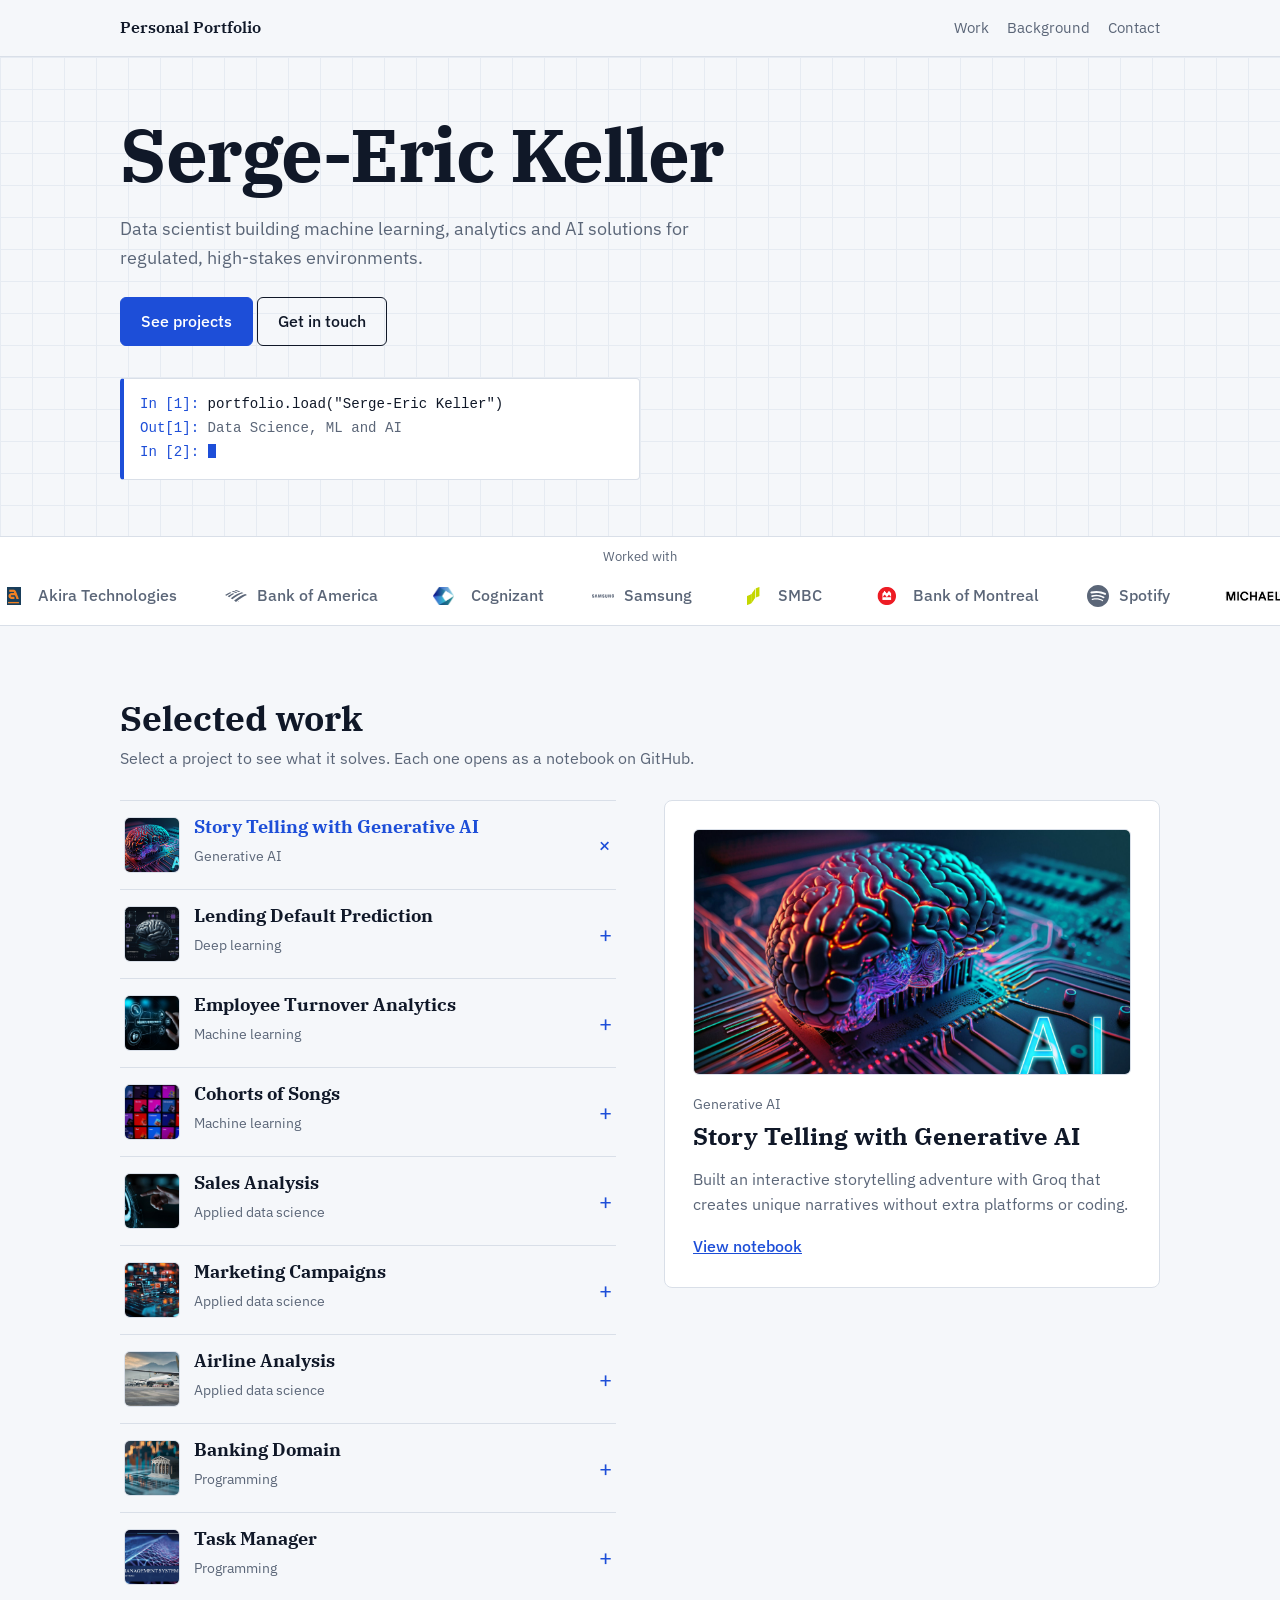
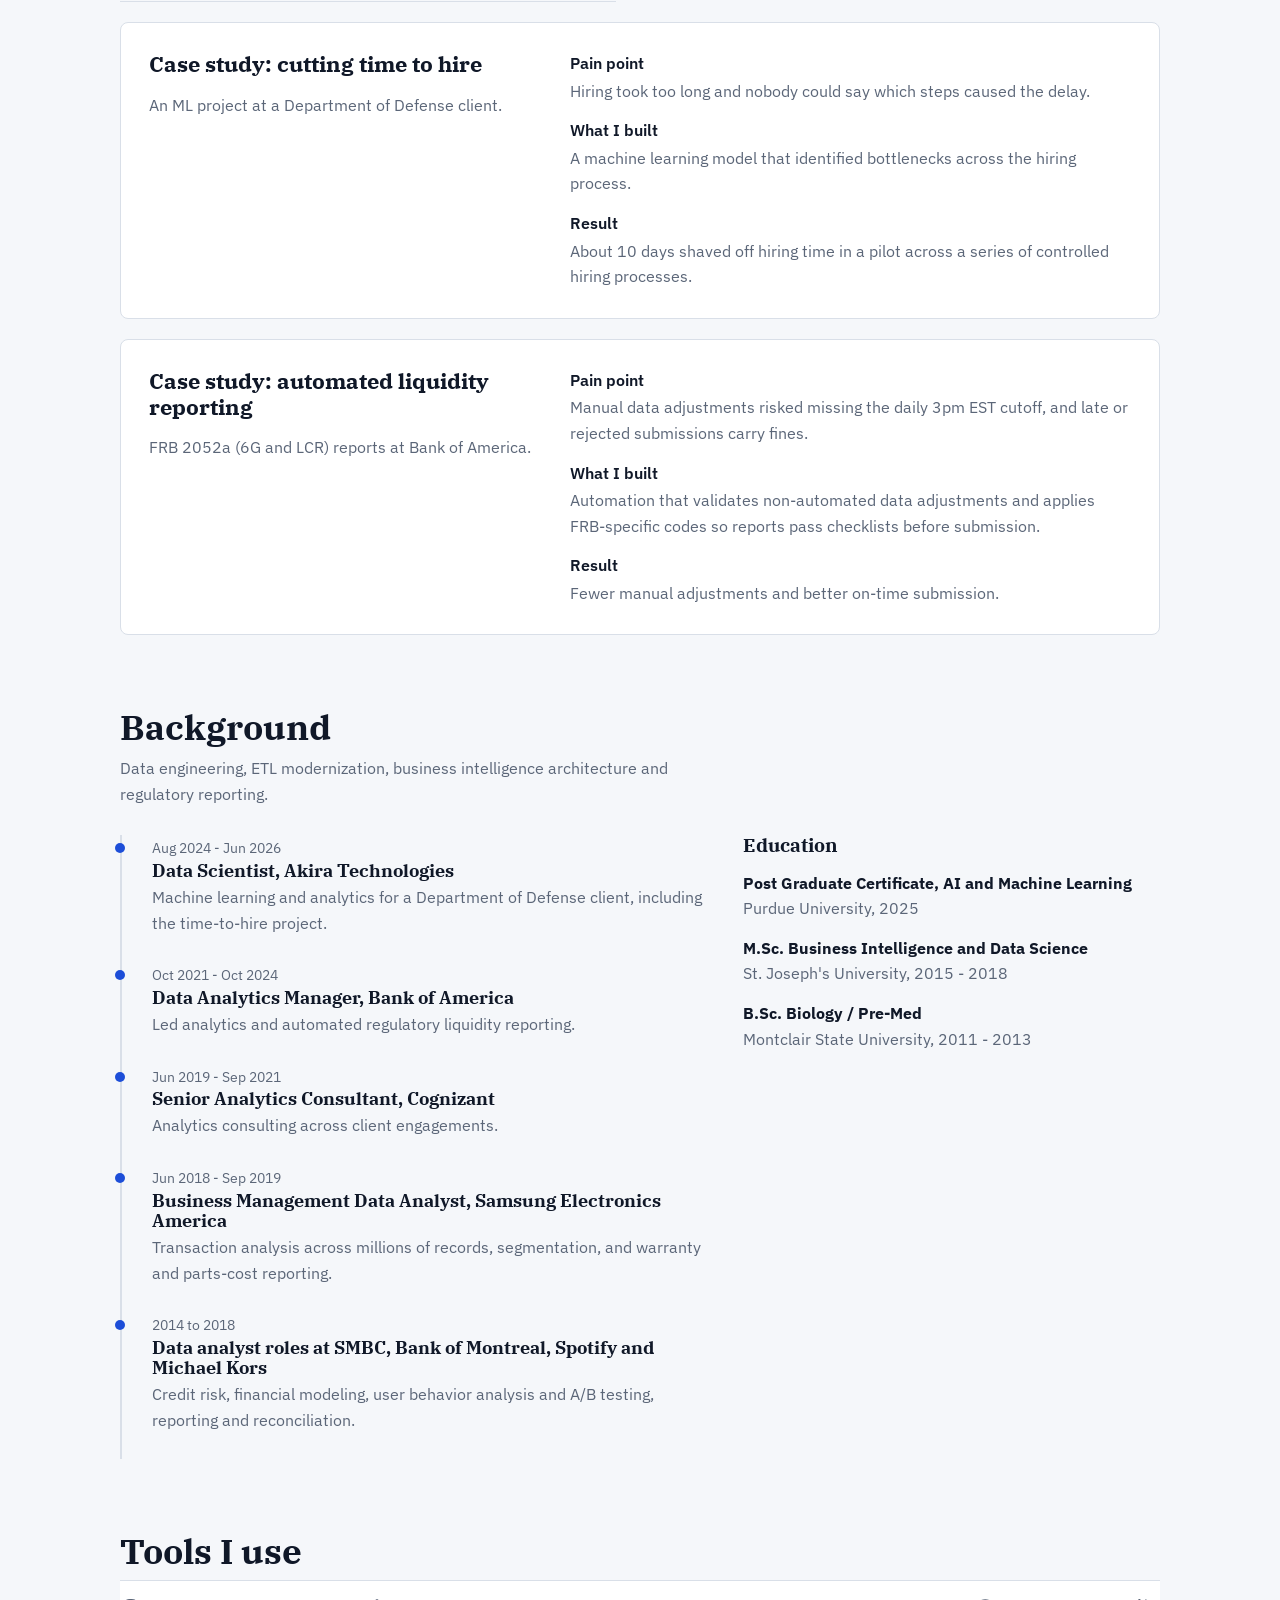
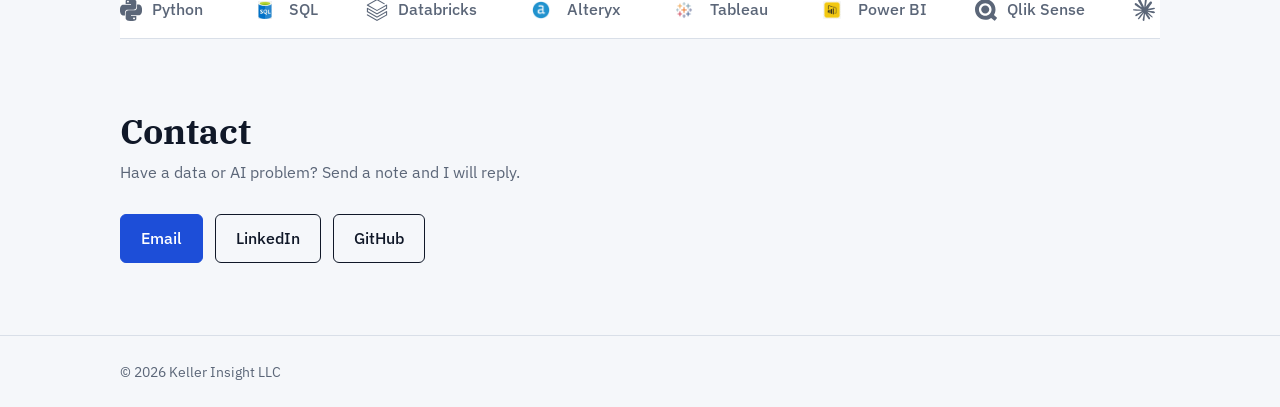
==== commit c5d5feb4: "Update employer images and add new entries Updated image mapping for employers and added new images " ====
--- a/index.html
+++ b/index.html
@@ -196,7 +196,7 @@
 var $=function(i){return document.getElementById(i)};
 var L={"Bank of America":"M15.194 7.57c.487-.163 1.047-.307 1.534-.451-1.408-.596-3.176-1.227-4.764-1.625-.253.073-1.01.271-1.534.434.541.162 2.328.577 4.764 1.642zm-8.896 6.785c.577.343 1.19.812 1.786 1.209 3.952-3.068 7.85-5.432 12.127-6.767-.596-.307-1.119-.578-1.787-.902-2.562.65-6.947 2.4-12.126 6.46zm-.758-6.46c-2.112.974-4.331 2.31-5.54 3.085.433.199.866.361 1.461.65 2.671-1.805 4.764-2.905 5.594-3.266-.595-.217-1.154-.361-1.515-.47zm8.066.234c-.686-.379-3.068-1.263-4.71-1.642-.487.18-1.173.451-1.642.65.595.162 2.815.758 4.71 1.714.487-.235 1.173-.523 1.642-.722zm-3.374 1.552c-.56-.27-1.173-.523-1.643-.74-1.425.704-3.284 1.769-5.63 3.447.505.27 1.047.595 1.624.92 1.805-1.335 3.627-2.598 5.649-3.627zm1.732 8.825c3.79-3.249 9.113-6.407 12.036-7.544a48.018 48.018 0 00-1.949-1.155c-3.771 1.246-8.174 4.007-12.108 7.129.667.505 1.371 1.028 2.02 1.57zm2.851-.235h-.108l-.18-.27h-.109v.27h-.072v-.596h.27c.055 0 .109 0 .145.036.054.019.072.073.072.127 0 .108-.09.162-.198.162zm-.289-.343c.09 0 .199.018.199-.09 0-.072-.072-.09-.144-.09h-.163v.18zm-.523.036c0-.289.235-.523.541-.523.307 0 .542.234.542.523a.543.543 0 01-.542.542.532.532 0 01-.54-.542m.107 0c0 .235.199.433.451.433a.424.424 0 100-.848c-.27 0-.45.199-.45.415","Samsung":"M19.8166 10.2808l.0459 2.6934h-.023l-.7793-2.6934h-1.2837v3.3925h.8481l-.0458-2.785h.023l.8366 2.785h1.2264v-3.3925zm-16.149 0l-.6418 3.427h.9284l.4699-3.1175h.0229l.4585 3.1174h.9169l-.6304-3.4269zm5.1805 0l-.424 2.6132h-.023l-.424-2.6132H6.5788l-.0688 3.427h.8596l.023-3.0832h.0114l.573 3.0831h.8711l.5731-3.083h.023l.0228 3.083h.8596l-.0802-3.4269zm-7.2664 2.4527c.0343.0802.0229.1949.0114.2522-.0229.1146-.1031.2292-.3324.2292-.2177 0-.3438-.126-.3438-.3095v-.3323H0v.2636c0 .7679.6074.9971 1.2493.9971.6189 0 1.1346-.2178 1.2149-.7794.0458-.298.0114-.4928 0-.5616-.1605-.722-1.467-.9283-1.5588-1.3295-.0114-.0688-.0114-.1375 0-.1834.023-.1146.1032-.2292.3095-.2292.2063 0 .321.126.321.3095v.2063h.8595v-.2407c0-.745-.6762-.8596-1.1576-.8596-.6074 0-1.1117.2063-1.2034.7564-.023.149-.0344.2866.0114.4585.1376.7106 1.364.9169 1.5358 1.3524m11.152 0c.0343.0803.0228.1834.0114.2522-.023.1146-.1032.2292-.3324.2292-.2178 0-.3438-.126-.3438-.3095v-.3323h-.917v.2636c0 .7564.596.9857 1.2379.9857.6189 0 1.1232-.2063 1.2034-.7794.0459-.298.0115-.4814 0-.5616-.1375-.7106-1.4327-.9284-1.5243-1.318-.0115-.0688-.0115-.1376 0-.1835.0229-.1146.1031-.2292.3094-.2292.1948 0 .321.126.321.3095v.2063h.848v-.2407c0-.745-.6647-.8596-1.146-.8596-.6075 0-1.1004.1948-1.192.7564-.023.149-.023.2866.0114.4585.1376.7106 1.341.9054 1.513 1.3524m2.8882.4585c.2407 0 .3094-.1605.3323-.2522.0115-.0343.0115-.0917.0115-.126v-2.533h.871v2.4642c0 .0688 0 .1948-.0114.2292-.0573.6419-.5616.8482-1.192.8482-.6303 0-1.1346-.2063-1.192-.8482 0-.0344-.0114-.1604-.0114-.2292v-2.4642h.871v2.533c0 .0458 0 .0916.0115.126 0 .0917.0688.2522.3095.2522m7.1518-.0344c.2522 0 .3324-.1605.3553-.2522.0115-.0343.0115-.0917.0115-.126v-.4929h-.3553v-.5043H24v.917c0 .0687 0 .1145-.0115.2292-.0573.6303-.596.8481-1.2034.8481-.6075 0-1.1461-.2178-1.2034-.8481-.0115-.1147-.0115-.1605-.0115-.2293v-1.444c0-.0574.0115-.172.0115-.2293.0802-.6419.596-.8482 1.2034-.8482s1.1347.2063 1.2034.8482c.0115.1031.0115.2292.0115.2292v.1146h-.8596v-.1948s0-.0803-.0115-.1261c-.0114-.0802-.0802-.2521-.3438-.2521-.2521 0-.321.1604-.3438.2521-.0115.0458-.0115.1032-.0115.1605v1.5702c0 .0458 0 .0916.0115.126 0 .0917.0917.2522.3323.2522","Spotify":"M12 0C5.4 0 0 5.4 0 12s5.4 12 12 12 12-5.4 12-12S18.66 0 12 0zm5.521 17.34c-.24.359-.66.48-1.021.24-2.82-1.74-6.36-2.101-10.561-1.141-.418.122-.779-.179-.899-.539-.12-.421.18-.78.54-.9 4.56-1.021 8.52-.6 11.64 1.32.42.18.479.659.301 1.02zm1.44-3.3c-.301.42-.841.6-1.262.3-3.239-1.98-8.159-2.58-11.939-1.38-.479.12-1.02-.12-1.14-.6-.12-.48.12-1.021.6-1.141C9.6 9.9 15 10.561 18.72 12.84c.361.181.54.78.241 1.2zm.12-3.36C15.24 8.4 8.82 8.16 5.16 9.301c-.6.179-1.2-.181-1.38-.721-.18-.601.18-1.2.72-1.381 4.26-1.26 11.28-1.02 15.721 1.621.539.3.719 1.02.419 1.56-.299.421-1.02.599-1.559.3z","Python":"M14.25.18l.9.2.73.26.59.3.45.32.34.34.25.34.16.33.1.3.04.26.02.2-.01.13V8.5l-.05.63-.13.55-.21.46-.26.38-.3.31-.33.25-.35.19-.35.14-.33.1-.3.07-.26.04-.21.02H8.77l-.69.05-.59.14-.5.22-.41.27-.33.32-.27.35-.2.36-.15.37-.1.35-.07.32-.04.27-.02.21v3.06H3.17l-.21-.03-.28-.07-.32-.12-.35-.18-.36-.26-.36-.36-.35-.46-.32-.59-.28-.73-.21-.88-.14-1.05-.05-1.23.06-1.22.16-1.04.24-.87.32-.71.36-.57.4-.44.42-.33.42-.24.4-.16.36-.1.32-.05.24-.01h.16l.06.01h8.16v-.83H6.18l-.01-2.75-.02-.37.05-.34.11-.31.17-.28.25-.26.31-.23.38-.2.44-.18.51-.15.58-.12.64-.1.71-.06.77-.04.84-.02 1.27.05zm-6.3 1.98l-.23.33-.08.41.08.41.23.34.33.22.41.09.41-.09.33-.22.23-.34.08-.41-.08-.41-.23-.33-.33-.22-.41-.09-.41.09zm13.09 3.95l.28.06.32.12.35.18.36.27.36.35.35.47.32.59.28.73.21.88.14 1.04.05 1.23-.06 1.23-.16 1.04-.24.86-.32.71-.36.57-.4.45-.42.33-.42.24-.4.16-.36.09-.32.05-.24.02-.16-.01h-8.22v.82h5.84l.01 2.76.02.36-.05.34-.11.31-.17.29-.25.25-.31.24-.38.2-.44.17-.51.15-.58.13-.64.09-.71.07-.77.04-.84.01-1.27-.04-1.07-.14-.9-.2-.73-.25-.59-.3-.45-.33-.34-.34-.25-.34-.16-.33-.1-.3-.04-.25-.02-.2.01-.13v-5.34l.05-.64.13-.54.21-.46.26-.38.3-.32.33-.24.35-.2.35-.14.33-.1.3-.06.26-.04.21-.02.13-.01h5.84l.69-.05.59-.14.5-.21.41-.28.33-.32.27-.35.2-.36.15-.36.1-.35.07-.32.04-.28.02-.21V6.07h2.09l.14.01zm-6.47 14.25l-.23.33-.08.41.08.41.23.33.33.23.41.08.41-.08.33-.23.23-.33.08-.41-.08-.41-.23-.33-.33-.23-.41-.08-.41.08z","Databricks":"M.95 14.184L12 20.403l9.919-5.55v2.21L12 22.662l-10.484-5.96-.565.308v.77L12 24l11.05-6.218v-4.317l-.515-.309L12 19.118l-9.867-5.653v-2.21L12 16.805l11.05-6.218V6.32l-.515-.308L12 11.974 2.647 6.681 12 1.388l7.76 4.368.668-.411v-.566L12 0 .95 6.27v.72L12 13.207l9.919-5.55v2.26L12 15.52 1.516 9.56l-.565.308Z","Claude":"m4.7144 15.9555 4.7174-2.6471.079-.2307-.079-.1275h-.2307l-.7893-.0486-2.6956-.0729-2.3375-.0971-2.2646-.1214-.5707-.1215-.5343-.7042.0546-.3522.4797-.3218.686.0608 1.5179.1032 2.2767.1578 1.6514.0972 2.4468.255h.3886l.0546-.1579-.1336-.0971-.1032-.0972L6.973 9.8356l-2.55-1.6879-1.3356-.9714-.7225-.4918-.3643-.4614-.1578-1.0078.6557-.7225.8803.0607.2246.0607.8925.686 1.9064 1.4754 2.4893 1.8336.3643.3035.1457-.1032.0182-.0728-.164-.2733-1.3539-2.4467-1.445-2.4893-.6435-1.032-.17-.6194c-.0607-.255-.1032-.4674-.1032-.7285L6.287.1335 6.6997 0l.9957.1336.419.3642.6192 1.4147 1.0018 2.2282 1.5543 3.0296.4553.8985.2429.8318.091.255h.1579v-.1457l.1275-1.706.2368-2.0947.2307-2.6957.0789-.7589.3764-.9107.7468-.4918.5828.2793.4797.686-.0668.4433-.2853 1.8517-.5586 2.9021-.3643 1.9429h.2125l.2429-.2429.9835-1.3053 1.6514-2.0643.7286-.8196.85-.9046.5464-.4311h1.0321l.759 1.1293-.34 1.1657-1.0625 1.3478-.8804 1.1414-1.2628 1.7-.7893 1.36.0729.1093.1882-.0183 2.8535-.607 1.5421-.2794 1.8396-.3157.8318.3886.091.3946-.3278.8075-1.967.4857-2.3072.4614-3.4364.8136-.0425.0304.0486.0607 1.5482.1457.6618.0364h1.621l3.0175.2247.7892.522.4736.6376-.079.4857-1.2142.6193-1.6393-.3886-3.825-.9107-1.3113-.3279h-.1822v.1093l1.0929 1.0686 2.0035 1.8092 2.5075 2.3314.1275.5768-.3218.4554-.34-.0486-2.2039-1.6575-.85-.7468-1.9246-1.621h-.1275v.17l.4432.6496 2.3436 3.5214.1214 1.0807-.17.3521-.6071.2125-.6679-.1214-1.3721-1.9246L14.38 17.959l-1.1414-1.9428-.1397.079-.674 7.2552-.3156.3703-.7286.2793-.6071-.4614-.3218-.7468.3218-1.4753.3886-1.9246.3157-1.53.2853-1.9004.17-.6314-.0121-.0425-.1397.0182-1.4328 1.9672-2.1796 2.9446-1.7243 1.8456-.4128.164-.7164-.3704.0667-.6618.4008-.5889 2.386-3.0357 1.4389-1.882.929-1.0868-.0062-.1579h-.0546l-6.3385 4.1164-1.1293.1457-.4857-.4554.0608-.7467.2307-.2429 1.9064-1.3114Z","Gemini":"M11.04 19.32Q12 21.51 12 24q0-2.49.93-4.68.96-2.19 2.58-3.81t3.81-2.55Q21.51 12 24 12q-2.49 0-4.68-.93a12.3 12.3 0 0 1-3.81-2.58 12.3 12.3 0 0 1-2.58-3.81Q12 2.49 12 0q0 2.49-.96 4.68-.93 2.19-2.55 3.81a12.3 12.3 0 0 1-3.81 2.58Q2.49 12 0 12q2.49 0 4.68.96 2.19.93 3.81 2.55t2.55 3.81","Google Colab":"M16.9414 4.9757a7.033 7.033 0 0 0-4.9308 2.0646 7.033 7.033 0 0 0-.1232 9.8068l2.395-2.395a3.6455 3.6455 0 0 1 5.1497-5.1478l2.397-2.3989a7.033 7.033 0 0 0-4.8877-1.9297zM7.07 4.9855a7.033 7.033 0 0 0-4.8878 1.9316l2.3911 2.3911a3.6434 3.6434 0 0 1 5.0227.1271l1.7341-2.9737-.0997-.0802A7.033 7.033 0 0 0 7.07 4.9855zm15.0093 2.1721l-2.3892 2.3911a3.6455 3.6455 0 0 1-5.1497 5.1497l-2.4067 2.4068a7.0362 7.0362 0 0 0 9.9456-9.9476zM1.932 7.1674a7.033 7.033 0 0 0-.002 9.6816l2.397-2.397a3.6434 3.6434 0 0 1-.004-4.8916zm7.664 7.4235c-1.38 1.3816-3.5863 1.411-5.0168.1134l-2.397 2.395c2.4693 2.3328 6.263 2.5753 9.0072.5455l.1368-.1115z","GitHub":"M12 .297c-6.63 0-12 5.373-12 12 0 5.303 3.438 9.8 8.205 11.385.6.113.82-.258.82-.577 0-.285-.01-1.04-.015-2.04-3.338.724-4.042-1.61-4.042-1.61C4.422 18.07 3.633 17.7 3.633 17.7c-1.087-.744.084-.729.084-.729 1.205.084 1.838 1.236 1.838 1.236 1.07 1.835 2.809 1.305 3.495.998.108-.776.417-1.305.76-1.605-2.665-.3-5.466-1.332-5.466-5.93 0-1.31.465-2.38 1.235-3.22-.135-.303-.54-1.523.105-3.176 0 0 1.005-.322 3.3 1.23.96-.267 1.98-.399 3-.405 1.02.006 2.04.138 3 .405 2.28-1.552 3.285-1.23 3.285-1.23.645 1.653.24 2.873.12 3.176.765.84 1.23 1.91 1.23 3.22 0 4.61-2.805 5.625-5.475 5.92.42.36.81 1.096.81 2.22 0 1.606-.015 2.896-.015 3.286 0 .315.21.69.825.57C20.565 22.092 24 17.592 24 12.297c0-6.627-5.373-12-12-12","Jira":"M11.571 11.513H0a5.218 5.218 0 0 0 5.232 5.215h2.13v2.057A5.215 5.215 0 0 0 12.575 24V12.518a1.005 1.005 0 0 0-1.005-1.005zm5.723-5.756H5.736a5.215 5.215 0 0 0 5.215 5.214h2.129v2.058a5.218 5.218 0 0 0 5.215 5.214V6.758a1.001 1.001 0 0 0-1.001-1.001zM23.013 0H11.455a5.215 5.215 0 0 0 5.215 5.215h2.129v2.057A5.215 5.215 0 0 0 24 12.483V1.005A1.001 1.001 0 0 0 23.013 0Z","Confluence":"M.87 18.257c-.248.382-.53.875-.763 1.245a.764.764 0 0 0 .255 1.04l4.965 3.054a.764.764 0 0 0 1.058-.26c.199-.332.454-.763.733-1.221 1.967-3.247 3.945-2.853 7.508-1.146l4.957 2.337a.764.764 0 0 0 1.028-.382l2.364-5.346a.764.764 0 0 0-.382-1 599.851 599.851 0 0 1-4.965-2.361C10.911 10.97 5.224 11.185.87 18.257zM23.131 5.743c.249-.405.531-.875.764-1.25a.764.764 0 0 0-.256-1.034L18.675.404a.764.764 0 0 0-1.058.26c-.195.335-.451.763-.734 1.225-1.966 3.246-3.945 2.85-7.508 1.146L4.437.694a.764.764 0 0 0-1.027.382L1.046 6.422a.764.764 0 0 0 .382 1c1.039.49 3.105 1.467 4.965 2.361 6.698 3.246 12.392 3.029 16.738-4.04z","Qlik Sense":"m23.7515 20.1367-3.13-2.6326c1.0862-1.7307 1.7303-3.7745 1.7303-5.9655 0-6.1684-5.008-11.1764-11.176-11.1764S0 5.3702 0 11.5386c0 6.168 5.008 11.176 11.1759 11.176 2.3934 0 4.6216-.7552 6.4443-2.0438l3.3324 2.7988s.4974.4236.921-.0738l1.9884-2.3568c-.0186 0 .3864-.4968-.1105-.9023zm-5.7078-8.598c0 3.7926-3.0747 6.8672-6.8678 6.8672-3.7926 0-6.8678-3.0746-6.8678-6.8673 0-3.793 3.0752-6.8678 6.8678-6.8678 3.7931 0 6.8678 3.0747 6.8678 6.8678zm-11.287 0c0-2.4304 1.9702-4.4006 4.4006-4.4006 2.4303 0 4.4005 1.9702 4.4005 4.4005 0 2.4304-1.9702 4.4006-4.4005 4.4006-2.4304 0-4.4005-1.9702-4.4005-4.4006z","Kubernetes":"M10.204 14.35l.007.01-.999 2.413a5.171 5.171 0 0 1-2.075-2.597l2.578-.437.004.005a.44.44 0 0 1 .484.606zm-.833-2.129a.44.44 0 0 0 .173-.756l.002-.011L7.585 9.7a5.143 5.143 0 0 0-.73 3.255l2.514-.725.002-.009zm1.145-1.98a.44.44 0 0 0 .699-.337l.01-.005.15-2.62a5.144 5.144 0 0 0-3.01 1.442l2.147 1.523.004-.002zm.76 2.75l.723.349.722-.347.18-.78-.5-.623h-.804l-.5.623.179.779zm1.5-3.095a.44.44 0 0 0 .7.336l.008.003 2.134-1.513a5.188 5.188 0 0 0-2.992-1.442l.148 2.615.002.001zm10.876 5.97l-5.773 7.181a1.6 1.6 0 0 1-1.248.594l-9.261.003a1.6 1.6 0 0 1-1.247-.596l-5.776-7.18a1.583 1.583 0 0 1-.307-1.34L2.1 5.573c.108-.47.425-.864.863-1.073L11.305.513a1.606 1.606 0 0 1 1.385 0l8.345 3.985c.438.209.755.604.863 1.073l2.062 8.955c.108.47-.005.963-.308 1.34zm-3.289-2.057c-.042-.01-.103-.026-.145-.034-.174-.033-.315-.025-.479-.038-.35-.037-.638-.067-.895-.148-.105-.04-.18-.165-.216-.216l-.201-.059a6.45 6.45 0 0 0-.105-2.332 6.465 6.465 0 0 0-.936-2.163c.052-.047.15-.133.177-.159.008-.09.001-.183.094-.282.197-.185.444-.338.743-.522.142-.084.273-.137.415-.242.032-.024.076-.062.11-.089.24-.191.295-.52.123-.736-.172-.216-.506-.236-.745-.045-.034.027-.08.062-.111.088-.134.116-.217.23-.33.35-.246.25-.45.458-.673.609-.097.056-.239.037-.303.033l-.19.135a6.545 6.545 0 0 0-4.146-2.003l-.012-.223c-.065-.062-.143-.115-.163-.25-.022-.268.015-.557.057-.905.023-.163.061-.298.068-.475.001-.04-.001-.099-.001-.142 0-.306-.224-.555-.5-.555-.275 0-.499.249-.499.555l.001.014c0 .041-.002.092 0 .128.006.177.044.312.067.475.042.348.078.637.056.906a.545.545 0 0 1-.162.258l-.012.211a6.424 6.424 0 0 0-4.166 2.003 8.373 8.373 0 0 1-.18-.128c-.09.012-.18.04-.297-.029-.223-.15-.427-.358-.673-.608-.113-.12-.195-.234-.329-.349-.03-.026-.077-.062-.111-.088a.594.594 0 0 0-.348-.132.481.481 0 0 0-.398.176c-.172.216-.117.546.123.737l.007.005.104.083c.142.105.272.159.414.242.299.185.546.338.743.522.076.082.09.226.1.288l.16.143a6.462 6.462 0 0 0-1.02 4.506l-.208.06c-.055.072-.133.184-.215.217-.257.081-.546.11-.895.147-.164.014-.305.006-.48.039-.037.007-.09.02-.133.03l-.004.002-.007.002c-.295.071-.484.342-.423.608.061.267.349.429.645.365l.007-.001.01-.003.129-.029c.17-.046.294-.113.448-.172.33-.118.604-.217.87-.256.112-.009.23.069.288.101l.217-.037a6.5 6.5 0 0 0 2.88 3.596l-.09.218c.033.084.069.199.044.282-.097.252-.263.517-.452.813-.091.136-.185.242-.268.399-.02.037-.045.095-.064.134-.128.275-.034.591.213.71.248.12.556-.007.69-.282v-.002c.02-.039.046-.09.062-.127.07-.162.094-.301.144-.458.132-.332.205-.68.387-.897.05-.06.13-.082.215-.105l.113-.205a6.453 6.453 0 0 0 4.609.012l.106.192c.086.028.18.042.256.155.136.232.229.507.342.84.05.156.074.295.145.457.016.037.043.09.062.129.133.276.442.402.69.282.247-.118.341-.435.213-.71-.02-.039-.045-.096-.065-.134-.083-.156-.177-.261-.268-.398-.19-.296-.346-.541-.443-.793-.04-.13.007-.21.038-.294-.018-.022-.059-.144-.083-.202a6.499 6.499 0 0 0 2.88-3.622c.064.01.176.03.213.038.075-.05.144-.114.28-.104.266.039.54.138.87.256.154.06.277.128.448.173.036.01.088.019.13.028l.009.003.007.001c.297.064.584-.098.645-.365.06-.266-.128-.537-.423-.608zM16.4 9.701l-1.95 1.746v.005a.44.44 0 0 0 .173.757l.003.01 2.526.728a5.199 5.199 0 0 0-.108-1.674A5.208 5.208 0 0 0 16.4 9.7zm-4.013 5.325a.437.437 0 0 0-.404-.232.44.44 0 0 0-.372.233h-.002l-1.268 2.292a5.164 5.164 0 0 0 3.326.003l-1.27-2.296h-.01zm1.888-1.293a.44.44 0 0 0-.27.036.44.44 0 0 0-.214.572l-.003.004 1.01 2.438a5.15 5.15 0 0 0 2.081-2.615l-2.6-.44-.004.005z","Docker":"M13.983 11.078h2.119a.186.186 0 00.186-.185V9.006a.186.186 0 00-.186-.186h-2.119a.185.185 0 00-.185.185v1.888c0 .102.083.185.185.185m-2.954-5.43h2.118a.186.186 0 00.186-.186V3.574a.186.186 0 00-.186-.185h-2.118a.185.185 0 00-.185.185v1.888c0 .102.082.185.185.185m0 2.716h2.118a.187.187 0 00.186-.186V6.29a.186.186 0 00-.186-.185h-2.118a.185.185 0 00-.185.185v1.887c0 .102.082.185.185.186m-2.93 0h2.12a.186.186 0 00.184-.186V6.29a.185.185 0 00-.185-.185H8.1a.185.185 0 00-.185.185v1.887c0 .102.083.185.185.186m-2.964 0h2.119a.186.186 0 00.185-.186V6.29a.185.185 0 00-.185-.185H5.136a.186.186 0 00-.186.185v1.887c0 .102.084.185.186.186m5.893 2.715h2.118a.186.186 0 00.186-.185V9.006a.186.186 0 00-.186-.186h-2.118a.185.185 0 00-.185.185v1.888c0 .102.082.185.185.185m-2.93 0h2.12a.185.185 0 00.184-.185V9.006a.185.185 0 00-.184-.186h-2.12a.185.185 0 00-.184.185v1.888c0 .102.083.185.185.185m-2.964 0h2.119a.185.185 0 00.185-.185V9.006a.185.185 0 00-.184-.186h-2.12a.186.186 0 00-.186.186v1.887c0 .102.084.185.186.185m-2.92 0h2.12a.185.185 0 00.184-.185V9.006a.185.185 0 00-.184-.186h-2.12a.185.185 0 00-.184.185v1.888c0 .102.082.185.185.185M23.763 9.89c-.065-.051-.672-.51-1.954-.51-.338.001-.676.03-1.01.087-.248-1.7-1.653-2.53-1.716-2.566l-.344-.199-.226.327c-.284.438-.49.922-.612 1.43-.23.97-.09 1.882.403 2.661-.595.332-1.55.413-1.744.42H.751a.751.751 0 00-.75.748 11.376 11.376 0 00.692 4.062c.545 1.428 1.355 2.48 2.41 3.124 1.18.723 3.1 1.137 5.275 1.137.983.003 1.963-.086 2.93-.266a12.248 12.248 0 003.823-1.389c.98-.567 1.86-1.288 2.61-2.136 1.252-1.418 1.998-2.997 2.553-4.4h.221c1.372 0 2.215-.549 2.68-1.009.309-.293.55-.65.707-1.046l.098-.288Z","Jenkins":"M2.872 24h-.975a3.866 3.866 0 01-.07-.197c-.215-.666-.594-1.49-.692-2.154-.146-.984.78-1.039 1.374-1.465.915-.66 1.635-1.025 2.627-1.62.295-.179 1.182-.624 1.281-.829.201-.408-.345-.982-.49-1.3-.225-.507-.345-.937-.376-1.435-.824-.13-1.455-.627-1.844-1.185-.63-.925-1.066-2.635-.525-3.936.045-.103.254-.305.285-.463.06-.308-.105-.72-.12-1.048-.06-1.692.284-3.15 1.425-3.66.463-1.84 2.113-2.453 3.673-3.367.58-.342 1.224-.562 1.89-.807 2.372-.877 6.027-.712 7.994.783.836.633 2.176 1.97 2.656 2.939 1.262 2.555 1.17 6.825.287 9.934-.12.421-.29 1.032-.533 1.533-.168.35-.689 1.05-.625 1.36.064.314 1.19 1.17 1.432 1.395.434.422 1.26.975 1.324 1.5.07.557-.248 1.336-.41 1.875-.217.721-.436 1.441-.654 2.131H2.87zm11.104-3.54c-.545-.3-1.361-.622-2.065-.757-.87-.164-.78 1.188-.75 1.994.03.643.36 1.316.51 1.744.076.197.09.41.256.449.3.068 1.29-.326 1.575-.479.6-.328 1.064-.844 1.574-1.189.016-.17.016-.34.03-.508a2.648 2.648 0 00-1.095-.277c.314-.15.75-.15 1.035-.332l.016-.193c-.496-.03-.69-.254-1.021-.436zm7.454 2.935a17.78 17.78 0 00.465-1.752c.06-.287.215-.918.178-1.176-.059-.459-.684-.799-1.004-1.086-.584-.525-.95-.975-1.56-1.469-.249.375-.78.615-.983.914 1.447-.689 1.71 2.625 1.141 3.69.09.329.391.45.514.735l-.086.166h1.29c.013 0 .03 0 .044.014zm-6.634-.012c-.05-.074-.1-.135-.15-.209l-.301.195h.45zm2.77 0c.008-.209.018-.404.03-.598-.53.029-.825-.48-1.196-.527-.324-.045-.6.361-1.02.195-.095.105-.183.227-.284.316.154.18.295.375.424.584h.815c.014-.164.135-.285.3-.285.165 0 .284.121.284.27h.66zm2.116 0c-.314-.479-.947-.898-1.68-.555l-.03.541h1.71zm-8.51 0l-.104-.344c-.225-.72-.36-1.26-.405-1.68-.914-.436-1.875-.87-2.654-1.426-.15-.105-1.109-1.35-1.23-1.305-1.739.676-3.359 1.86-4.814 2.984.256.557.48 1.141.69 1.74h8.505zm8.265-2.113c-.029-.512-.164-1.56-.48-1.74-.66-.39-1.846.78-2.34.943.045.15.135.271.15.48.285-.074.645-.029.898.092-.299.03-.629.03-.824.164-.074.195.016.48-.029.764.69.197 1.5.303 2.385.332.164-.227.225-.645.211-1.082zm-4.08-.36c-.044.375.046.51.12.943 1.26.391 1.034-1.74-.135-.959zM8.76 19.5c-.45.457 1.27 1.082 1.814 1.115 0-.29.165-.564.135-.77-.65-.118-1.502-.042-1.945-.347zm5.565.215c0 .043-.061.03-.068.064.58.451 1.014.545 1.802.51.354-.262.67-.563 1.043-.807-.855.074-1.931.607-2.774.23zm3.42-17.726c-1.606-.906-4.35-1.591-6.076-.731-1.38.692-3.27 1.84-3.899 3.292.6 1.402-.166 2.686-.226 4.109-.018.757.36 1.42.391 2.242-.2.338-.825.38-1.26.356-.146-.729-.4-1.549-1.155-1.63-1.064-.116-1.845.764-1.89 1.683-.06 1.08.833 2.864 2.085 2.745.488-.046.608-.54 1.139-.54.285.57-.445.75-.523 1.154-.016.105.06.511.104.705.233.944.744 2.16 1.245 2.88.635.9 1.884 1.051 3.229 1.141.24-.525 1.125-.48 1.706-.346-.691-.27-1.336-.945-1.875-1.529-.615-.676-1.23-1.41-1.261-2.28 1.155 1.604 2.1 3 4.2 3.704 1.59.525 3.45-.254 4.664-1.109.51-.359.811-.93 1.17-1.439 1.35-1.936 1.98-4.71 1.846-7.394-.06-1.111-.06-2.221-.436-2.955-.389-.781-1.695-1.471-2.475-.781-.15-.764.63-1.23 1.545-.96-.66-.854-1.336-1.858-2.266-2.384zM13.58 14.896c.615 1.544 2.724 1.363 4.505 1.323-.084.194-.256.435-.465.515-.57.232-2.145.408-2.937-.012-.506-.27-.824-.873-1.102-1.227-.137-.172-.795-.608-.012-.609zm.164-.87c.893.464 2.52.517 3.731.48.066.267.066.593.068.913-1.55.08-3.386-.304-3.794-1.395h-.005zm6.675-.586c-.473.9-1.145 1.897-2.539 1.928-.023-.284-.045-.735 0-.904 1.064-.103 1.727-.646 2.543-1.017zm-.649-.667c-1.02.66-2.154 1.375-3.824 1.21-.351-.31-.485-1-.14-1.458.181.313.06.885.57.97.944.165 2.038-.579 2.73-.84.42-.713-.046-.976-.42-1.433-.782-.93-1.83-2.1-1.802-3.51.314-.224.346.346.391.45.404.96 1.424 2.175 2.174 3 .18.21.48.39.51.524.092.39-.254.854-.209 1.11zm-13.439-.675c-.314-.184-.393-.99-.768-1.01-.535-.03-.438 1.05-.436 1.68-.37-.33-.435-1.365-.164-1.89-.308-.15-.445.164-.618.284.22-1.59 2.34-.734 1.99.96zM4.713 5.995c-.685.756-.54 2.174-.459 3.188 1.244-.785 2.898.06 2.883 1.394.595-.016.223-.744.115-1.215-.353-1.528.592-3.187.041-4.59-1.064.084-1.939.52-2.578 1.215zm9.12 1.113c.307.562.404 1.148.84 1.57.195.19.574.424.387.95-.045.121-.365.391-.551.45-.674.195-2.254.03-1.721-.81.563.015 1.314.36 1.732-.045-.314-.524-.885-1.53-.674-2.13zm6.198-.013h.068c.33.668.6 1.375 1.004 1.965-.27.628-2.053 1.19-2.023.057.39-.17 1.05-.035 1.395-.25-.193-.556-.48-1.006-.434-1.771zm-6.927-1.617c-1.422-.33-2.131.592-2.56 1.553-.384-.094-.231-.615-.135-.883.255-.701 1.28-1.633 2.119-1.506.359.057.848.386.576.834zM9.642 1.593c-1.56.44-3.56 1.574-4.2 2.974.495-.07.84-.321 1.33-.351.186-.016.428.074.641.015.424-.104.78-1.065 1.102-1.41.31-.345.685-.496.94-.81.167-.09.409-.074.42-.33-.073-.075-.15-.135-.232-.105v.017z"};
 var M={"Akira Technologies":"AT","Cognizant":"C","SMBC":"S","Bank of Montreal":"B","Michael Kors":"MK","SQL":"SQL","Alteryx":"A","Tableau":"T","Power BI":"PB","Groq":"G","VS Code":"VS","Excel":"X"};
-var IM={"Akira Technologies":"akira.png","Cognizant":"cognizant.png","SMBC":"smbc.png","Bank of Montreal":"bmo.png","Michael Kors":"michael-kors.png"};
+var IM={"Akira Technologies":"akira.png","Cognizant":"cognizant.png","SMBC":"smbc.png","Bank of Montreal":"bmo.png","Michael Kors":"micheal-kors.png","SQL":"sql.png","Alteryx":"alteryx.png","Tableau":"tableau.png","Power BI":"powerbi.png","Groq":"groq.png","VS Code":"vscode.png","Excel":"excel.png"};
 function co(n){var i=IM[n]?'<img src="images/'+IM[n]+'?v=3" alt="" onerror="this.outerHTML=\'<span class=&quot;mono&quot;>'+(M[n]||'')+'</span>\'">':L[n]?'<svg viewBox="0 0 24 24" aria-hidden="true"><path d="'+L[n]+'"/></svg>':M[n]?'<span class="mono" aria-hidden="true">'+M[n]+'</span>':'';return'<span class="co">'+i+n+'</span>'}
 function loop(a){return a.concat(a).map(co).join("")}
 $("employers").innerHTML=loop(E);
